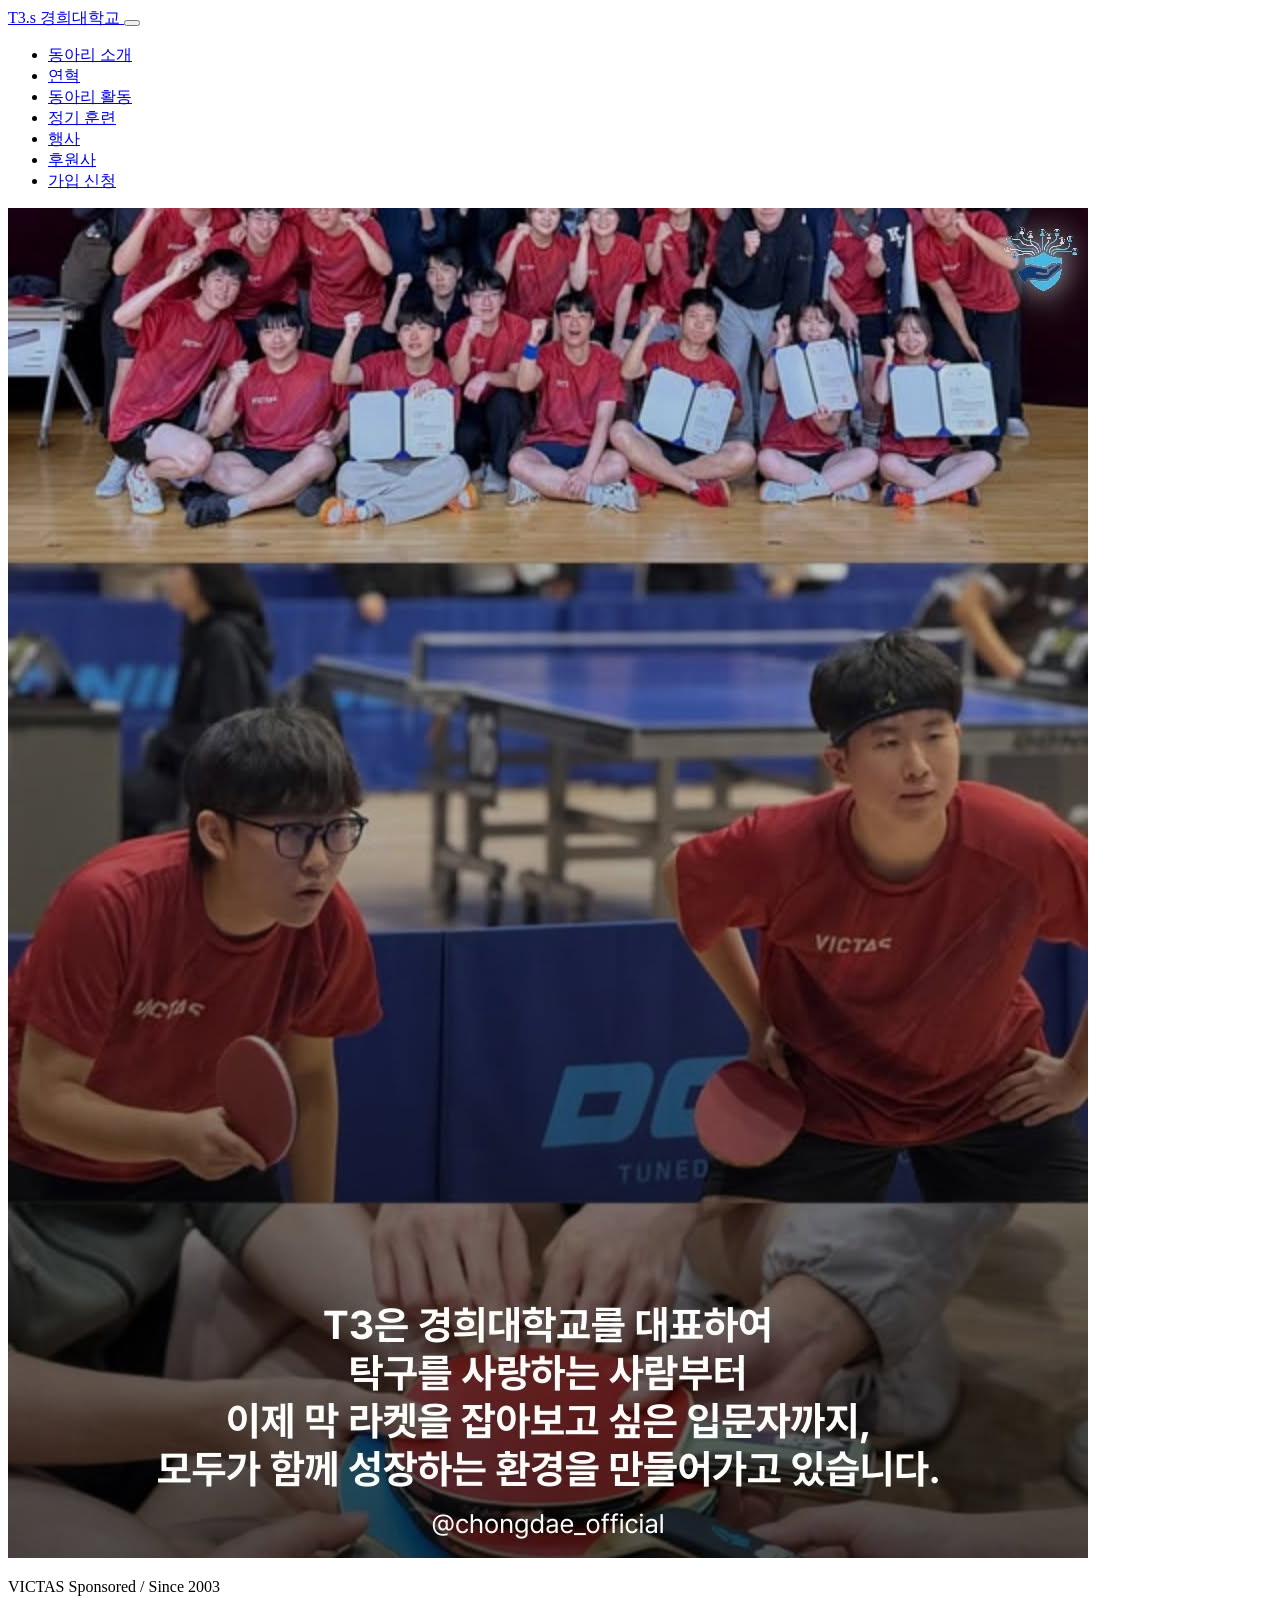
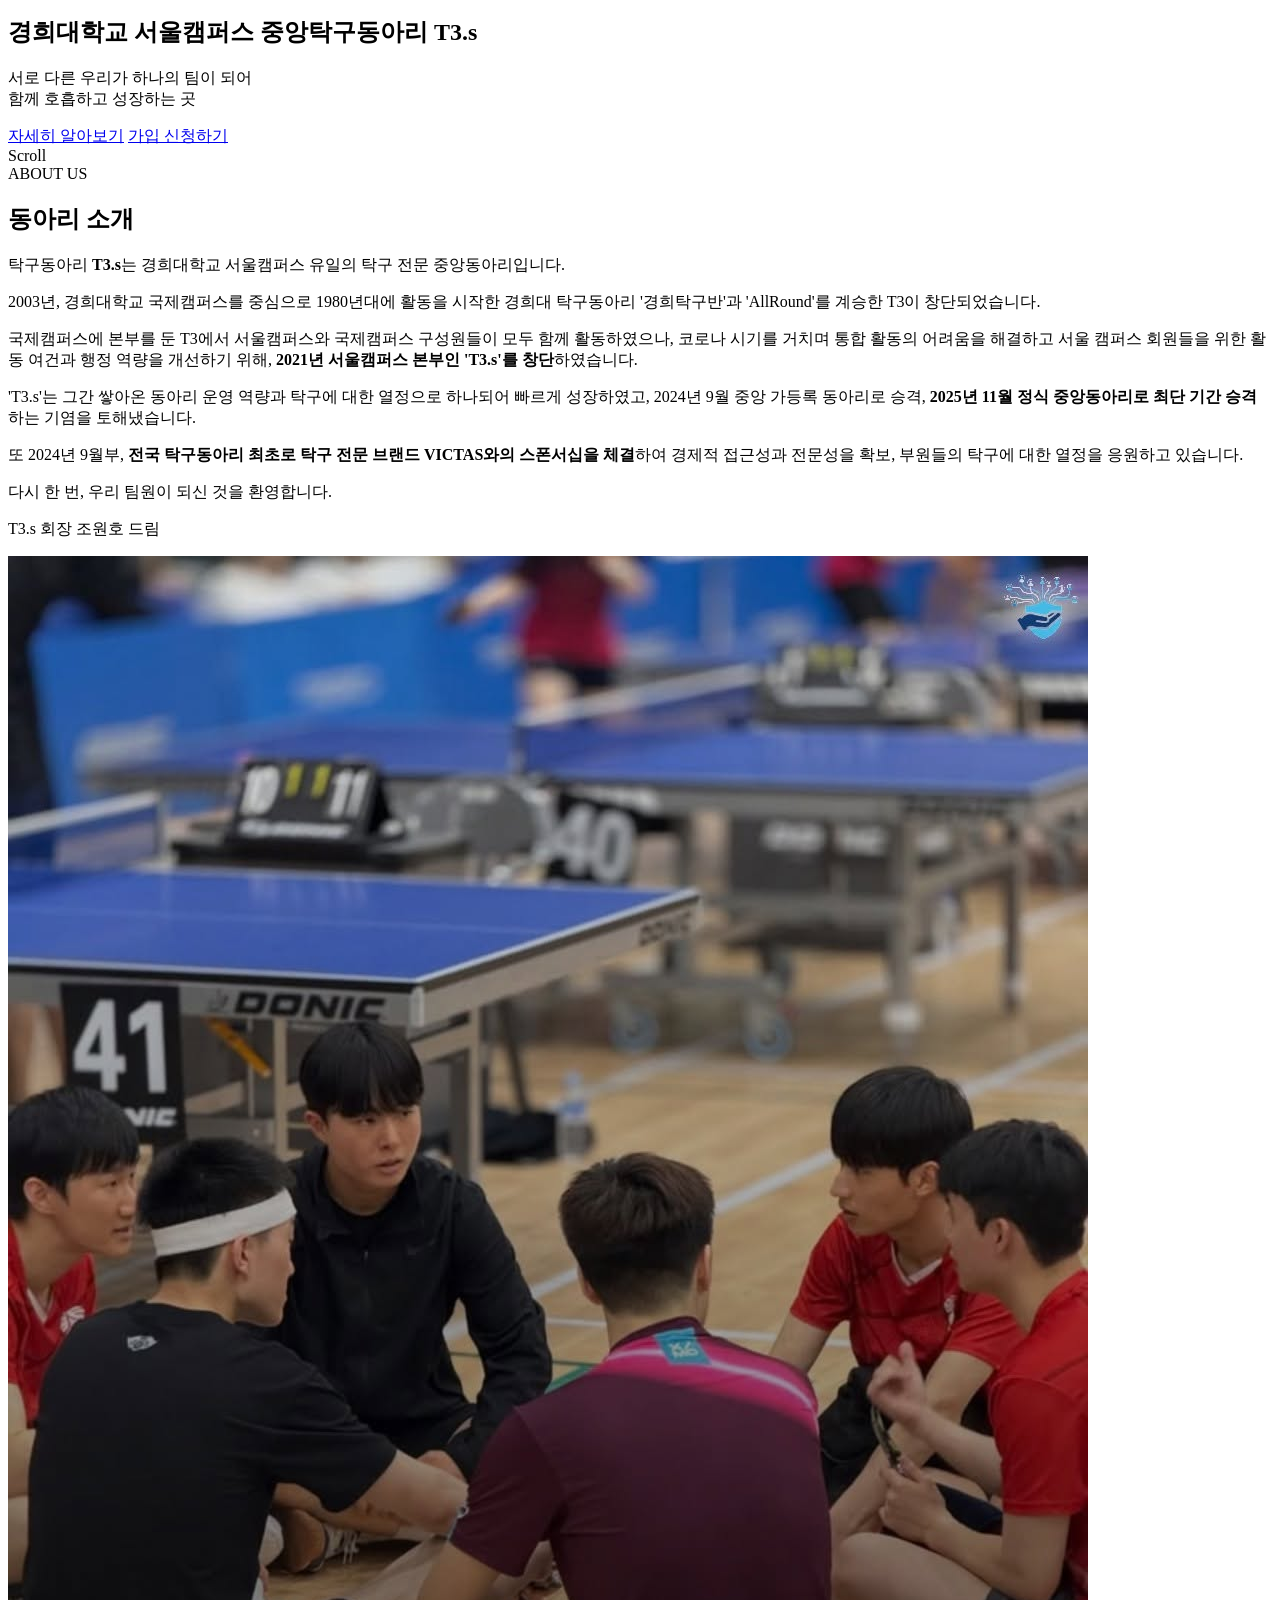
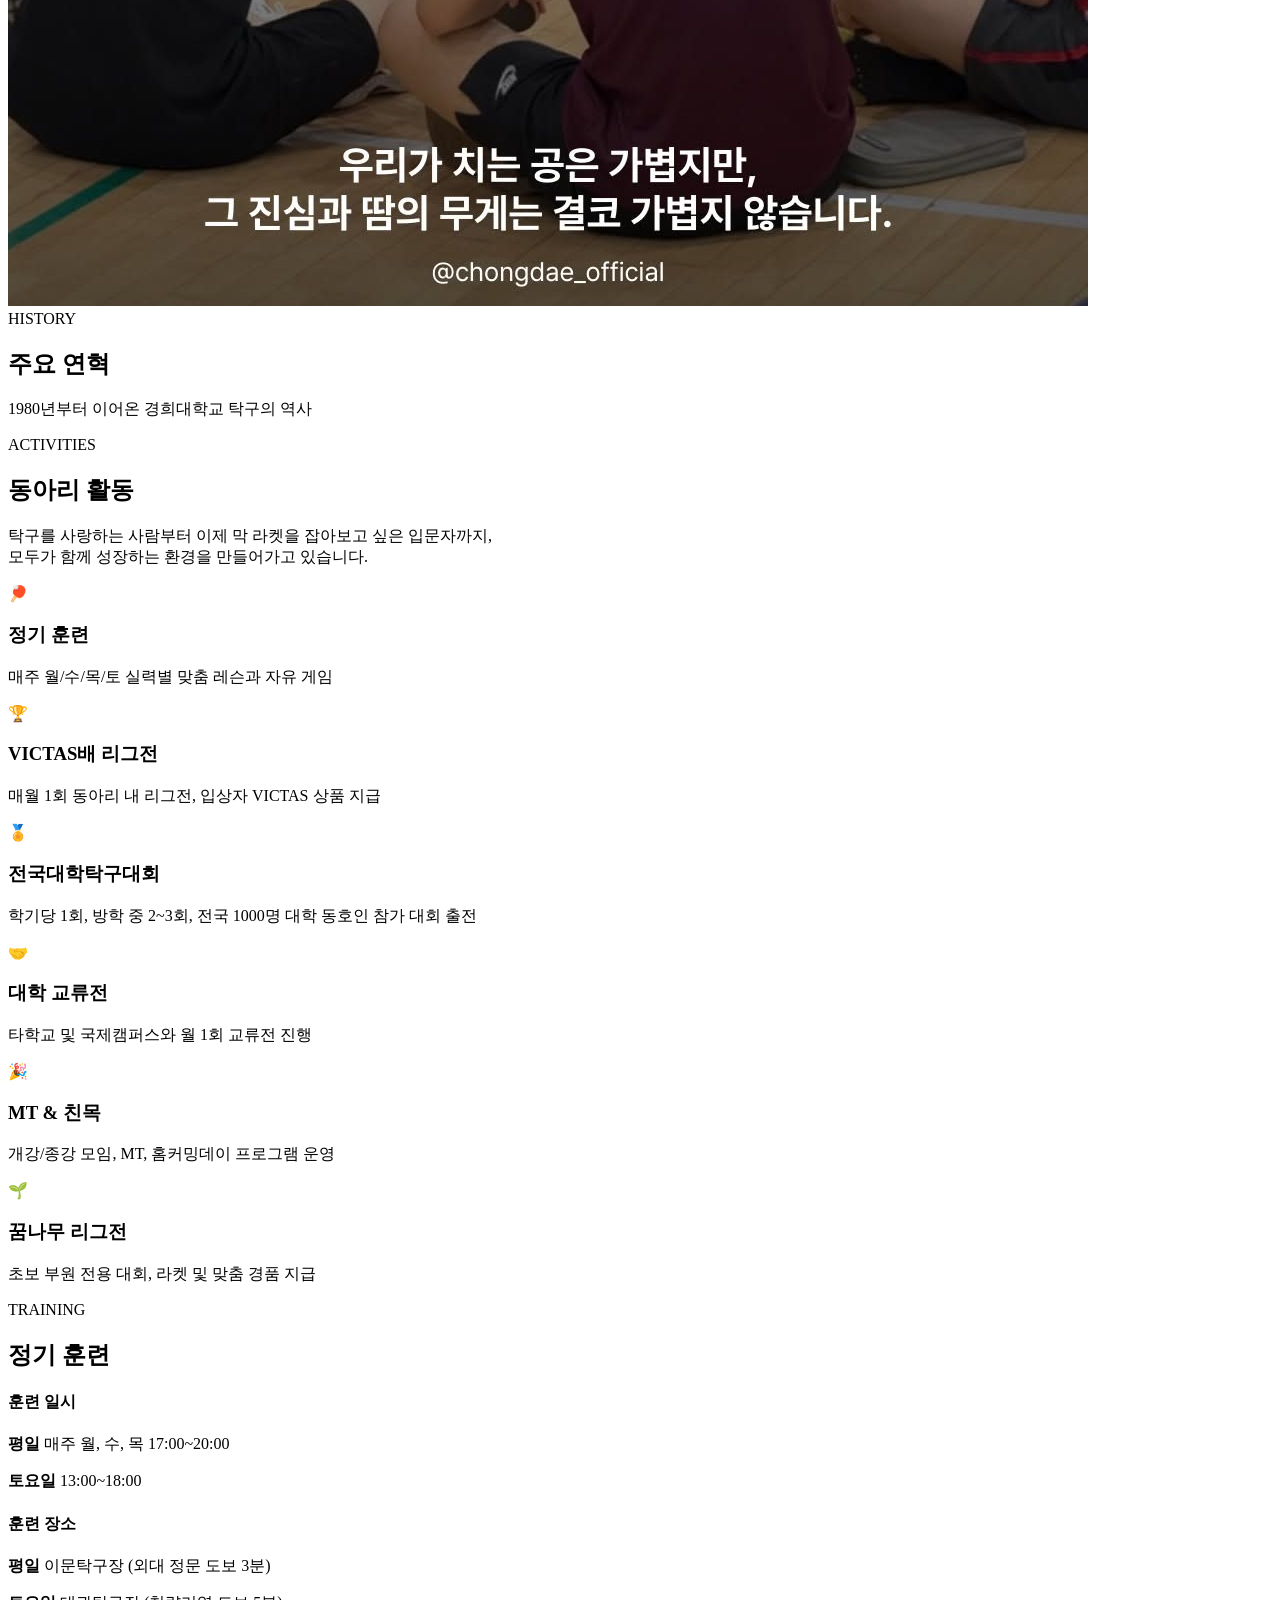
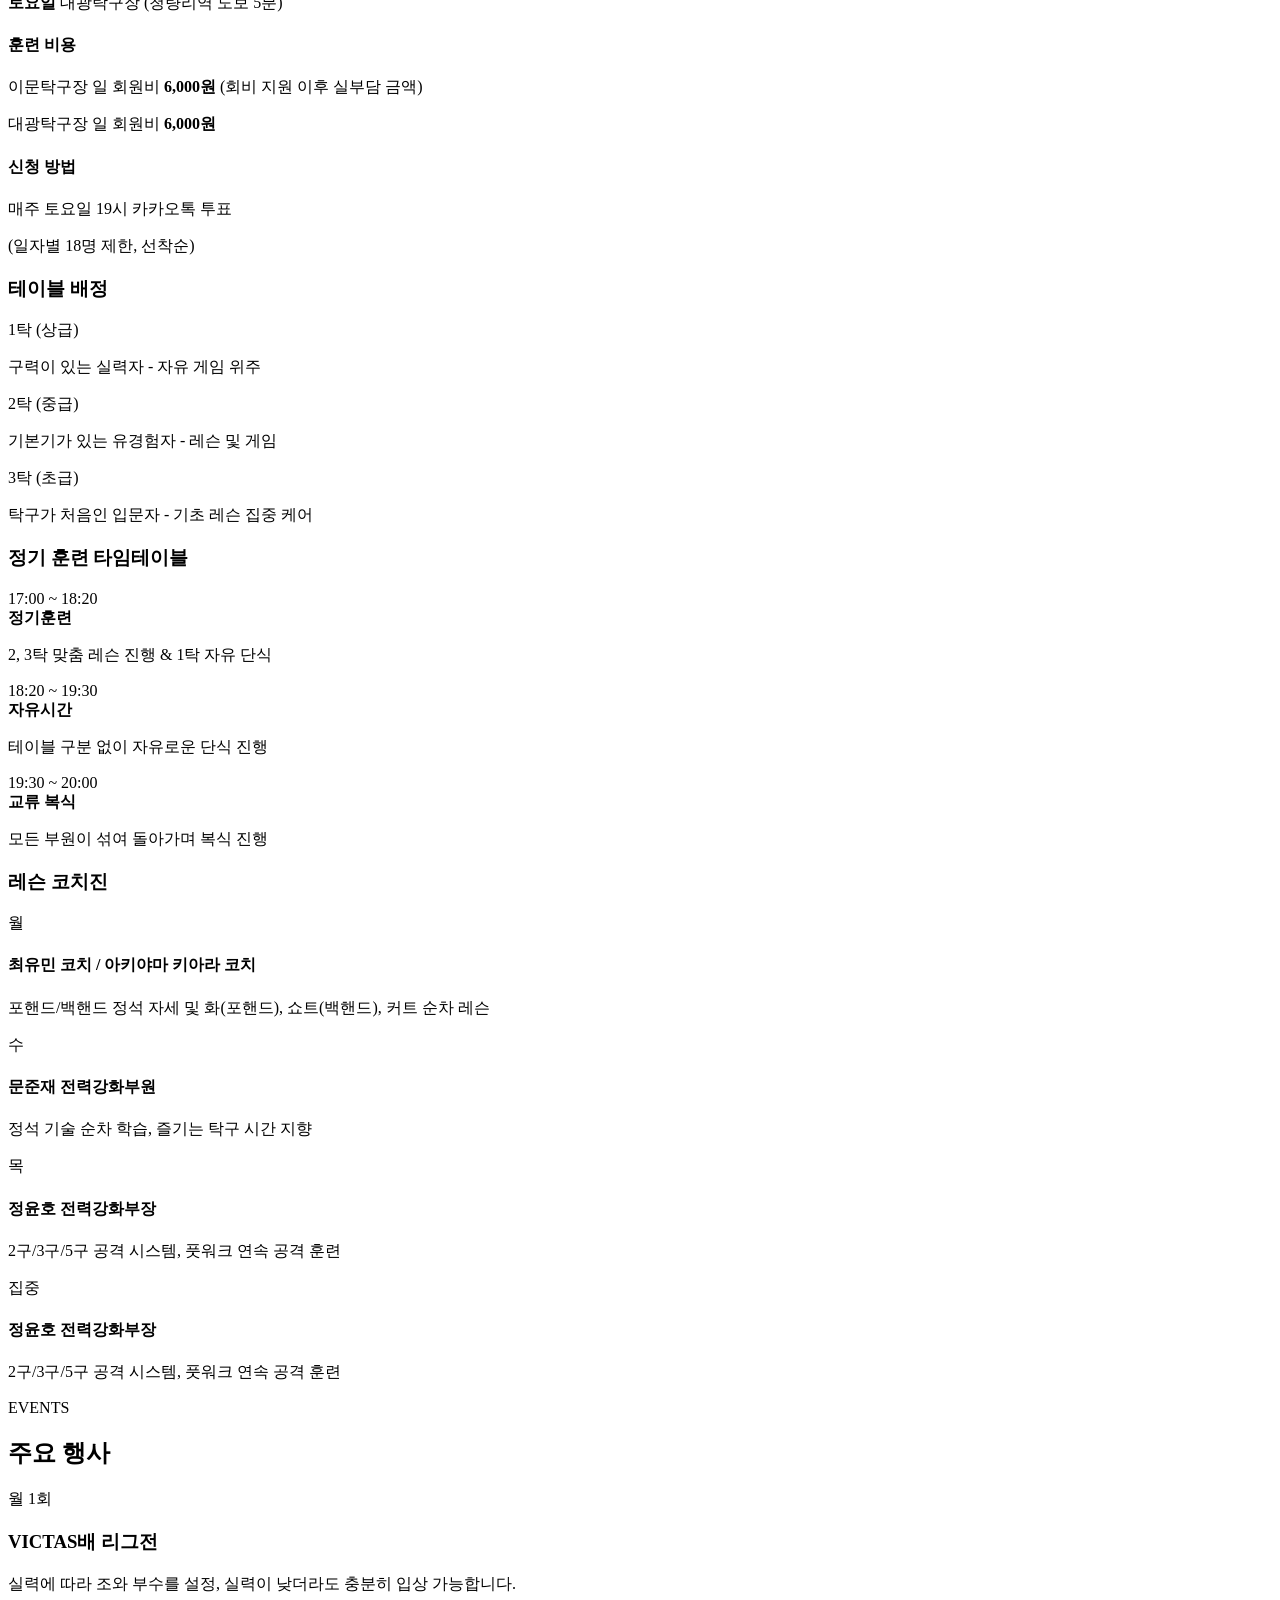
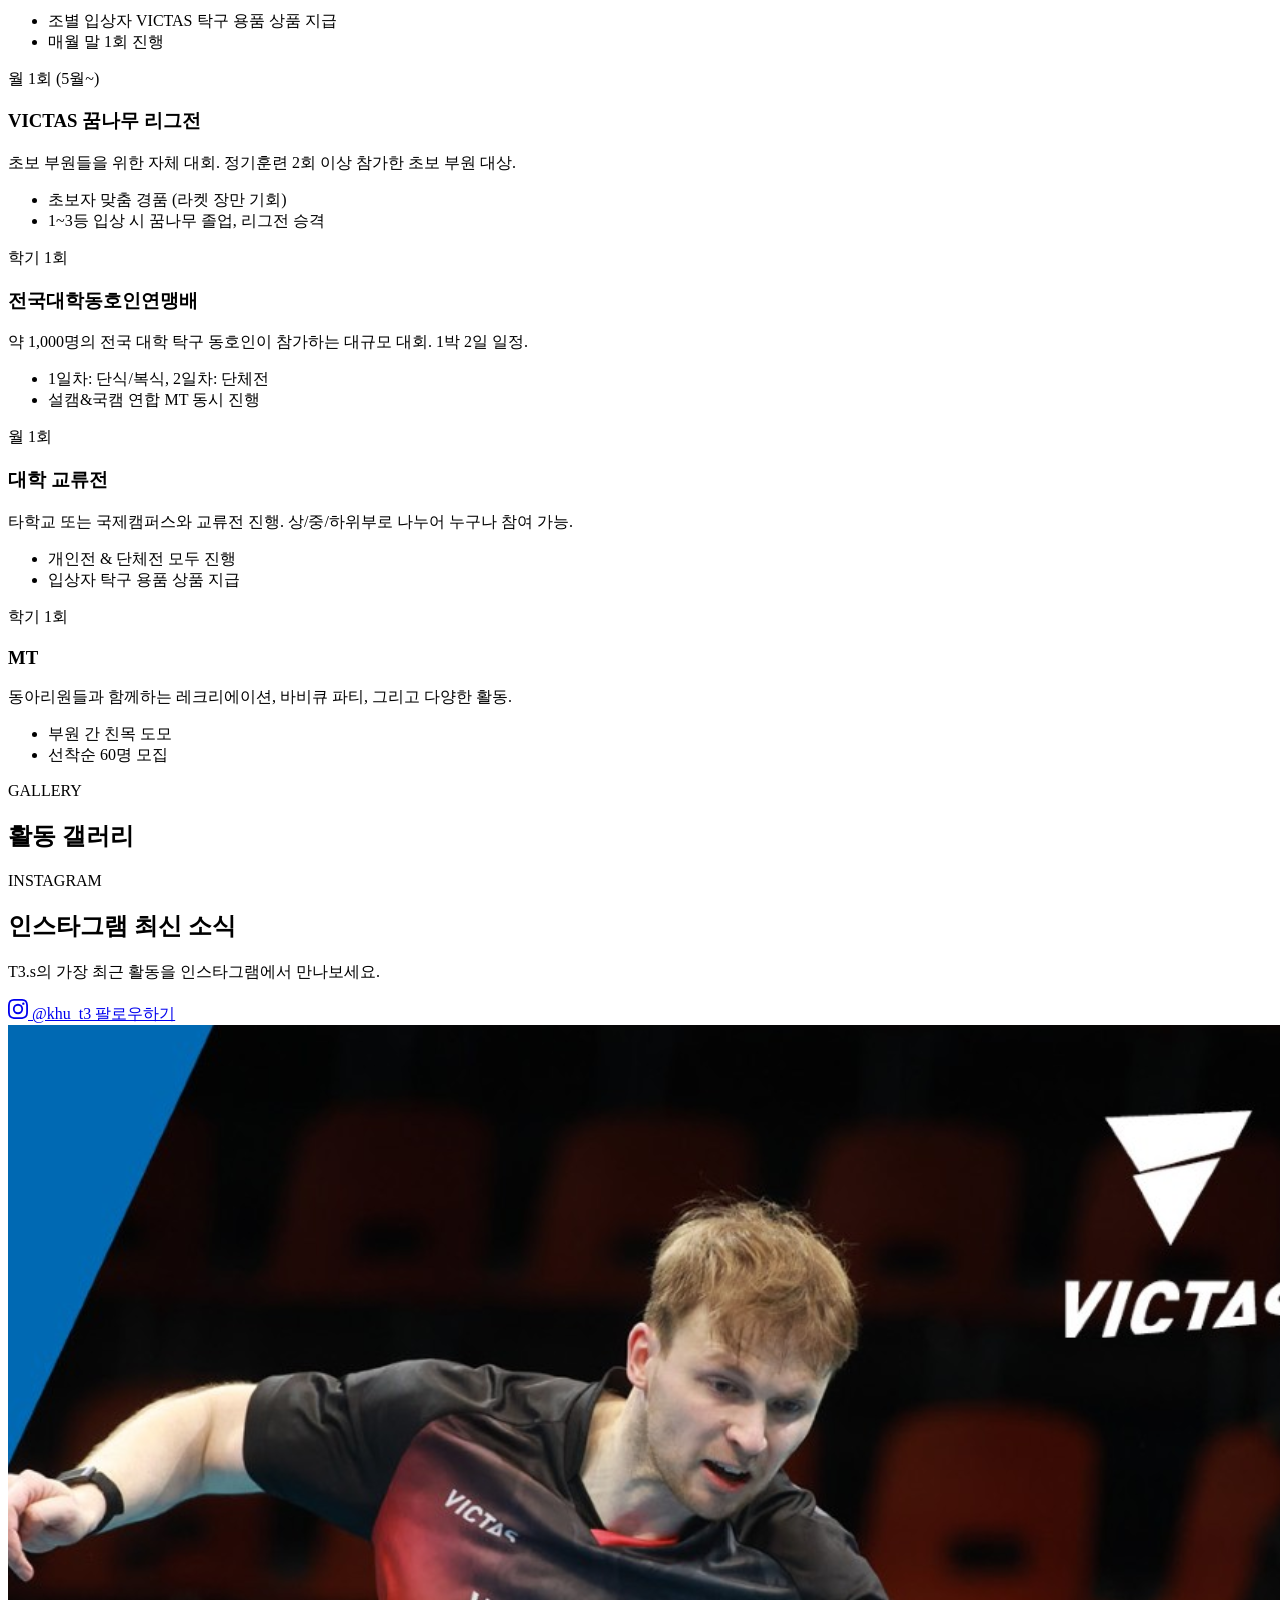
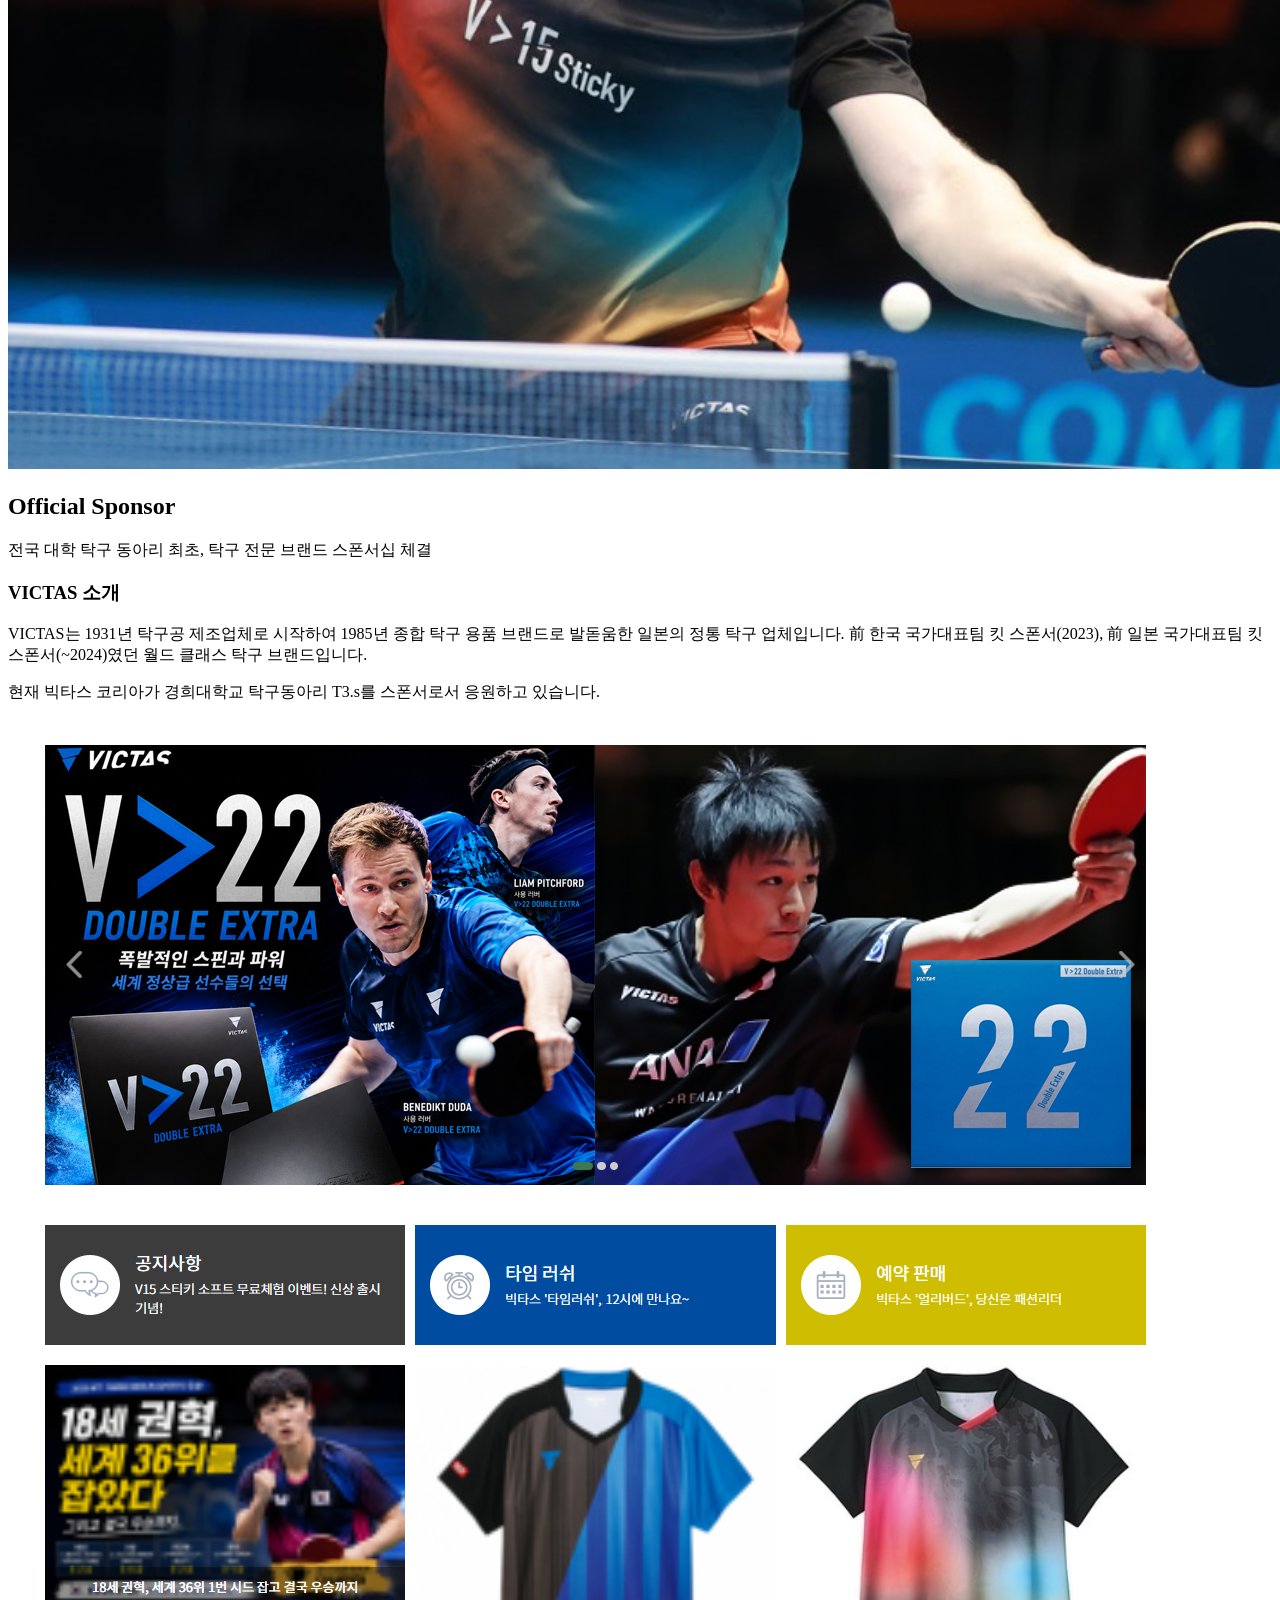
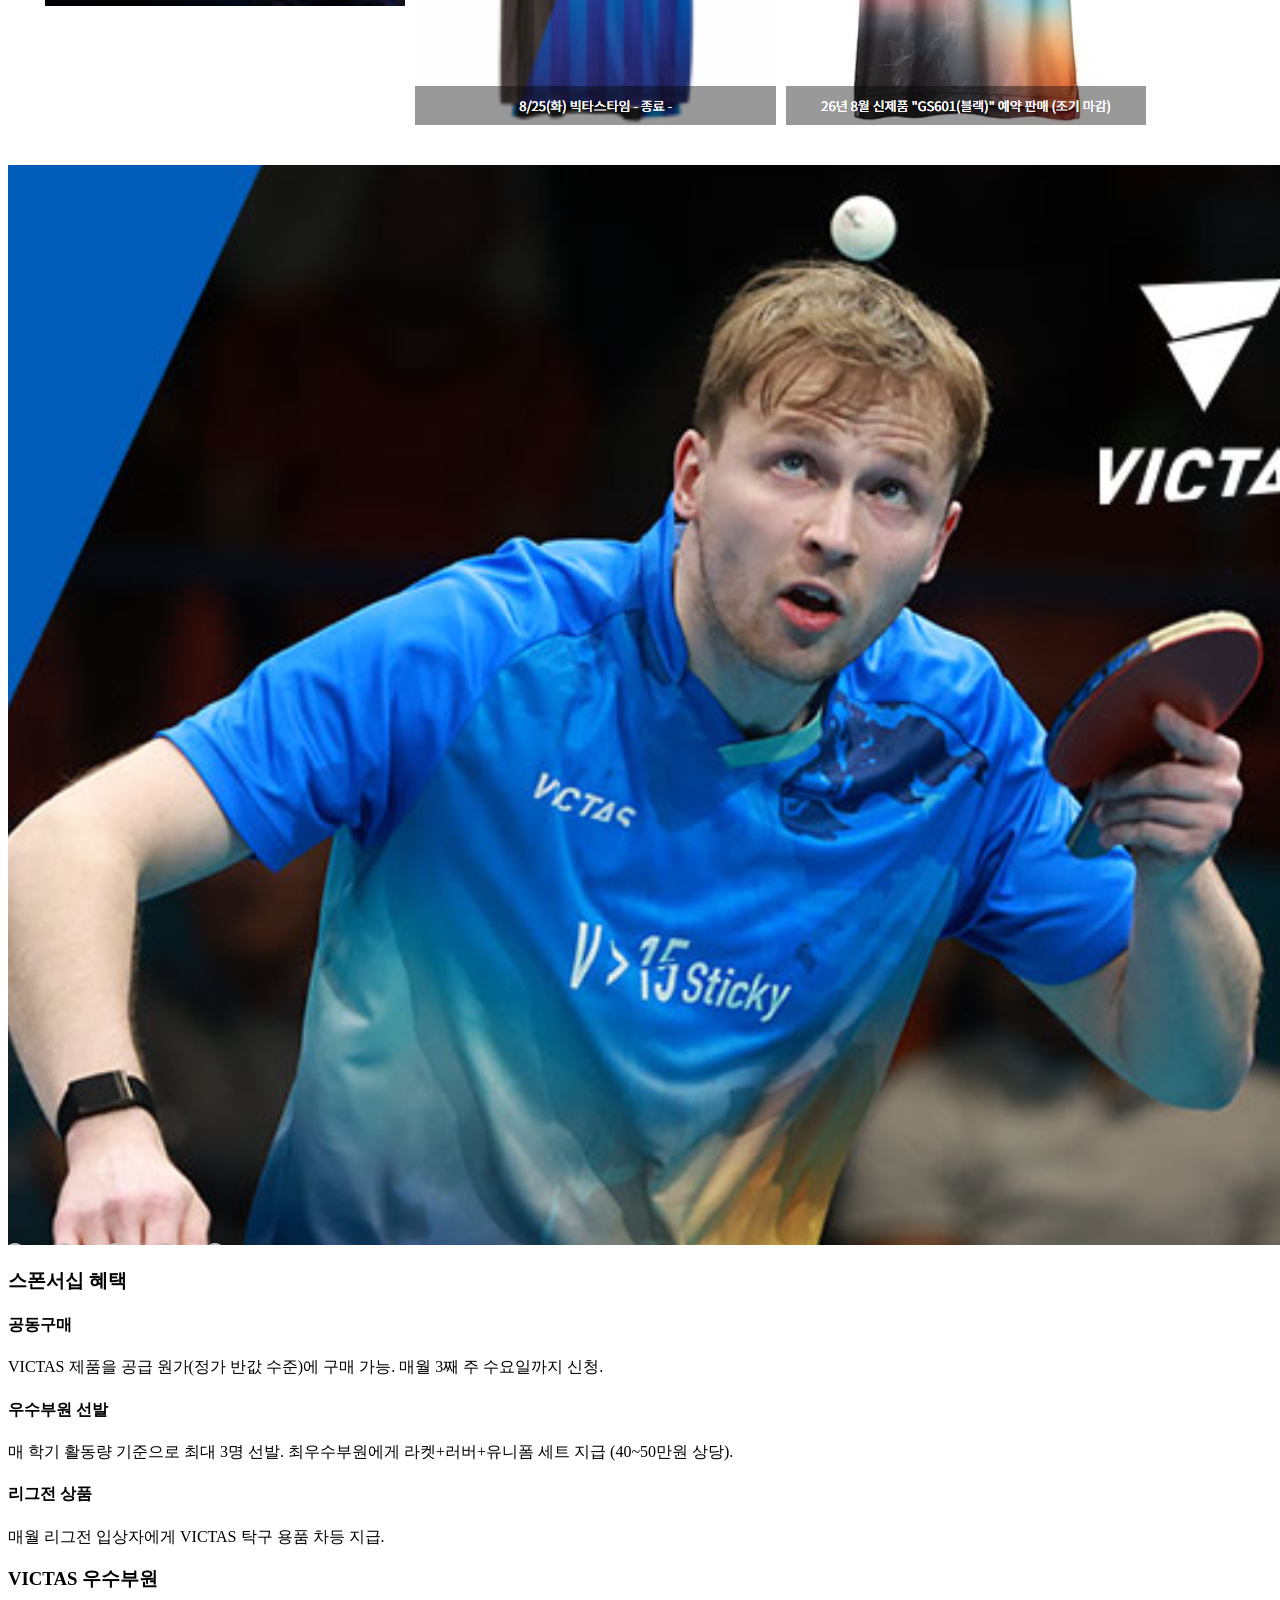
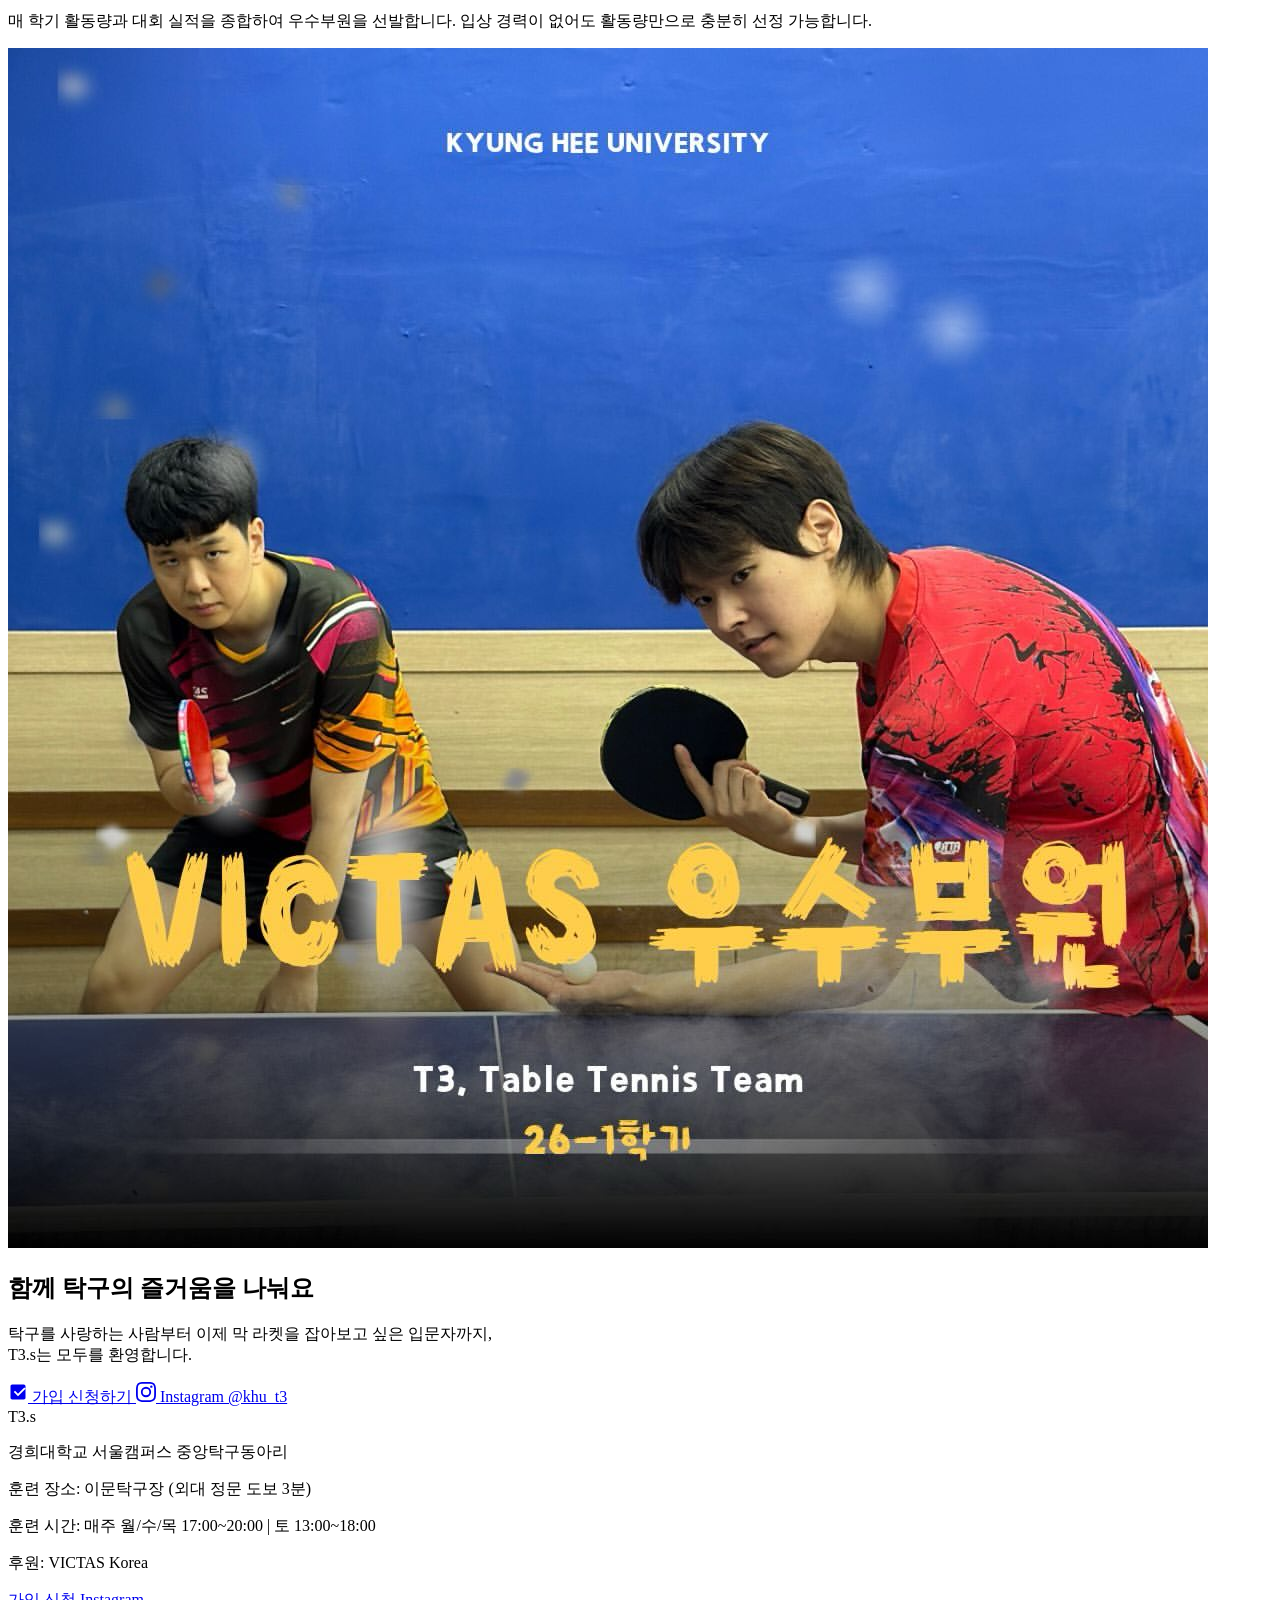
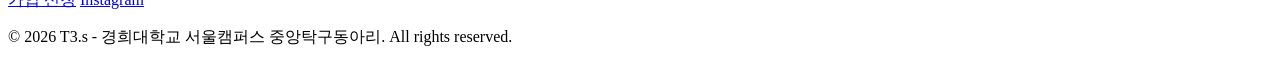
==== index.html @ 3dfa84cb "초기 배포: index.html 추가" ====
<!DOCTYPE html>
<html lang="ko">
<head>
    <meta charset="UTF-8">
    <meta name="viewport" content="width=device-width, initial-scale=1.0">
    <title>T3.s | 경희대학교 서울캠퍼스 중앙탁구동아리</title>
    <meta name="description" content="경희대학교 서울캠퍼스 유일의 탁구 전문 중앙동아리 T3.s - VICTAS 스폰서십 체결, 전국대학탁구대회 다수 입상">
    <link rel="preconnect" href="https://cdn.jsdelivr.net">
    <link href="https://cdn.jsdelivr.net/gh/orioncactus/pretendard@v1.3.9/dist/web/static/pretendard.min.css" rel="stylesheet">
    <link href="https://fonts.googleapis.com/css2?family=Montserrat:wght@700;900&display=swap" rel="stylesheet">
    <link rel="stylesheet" href="styles.css">
</head>
<body>
    <!-- Navigation -->
    <nav class="navbar" id="navbar">
        <div class="nav-container">
            <a href="#" class="nav-logo">
                <span class="logo-t3">T3.s</span>
                <span class="logo-divider"></span>
                <span class="logo-khu">경희대학교</span>
            </a>
            <button class="nav-toggle" id="navToggle" aria-label="메뉴 열기">
                <span></span>
                <span></span>
                <span></span>
            </button>
            <ul class="nav-menu" id="navMenu">
                <li><a href="#about" class="nav-link">동아리 소개</a></li>
                <li><a href="#history" class="nav-link">연혁</a></li>
                <li><a href="#activities" class="nav-link">동아리 활동</a></li>
                <li><a href="#training" class="nav-link">정기 훈련</a></li>
                <li><a href="#events" class="nav-link">행사</a></li>
                <li><a href="#sponsor" class="nav-link">후원사</a></li>
                <li><a href="https://forms.gle/kYTTMtoNsH5cjTpa6" target="_blank" rel="noopener noreferrer" class="nav-link nav-link--cta">가입 신청</a></li>
            </ul>
        </div>
    </nav>

    <!-- Hero Section -->
    <section class="hero" id="hero">
        <div class="hero-bg">
            <img src="images/hero-team.jpg" alt="T3.s 단체 사진" class="hero-bg-img">
            <div class="hero-overlay"></div>
        </div>
        <div class="hero-content">
            <p class="hero-badge">VICTAS Sponsored / Since 2003</p>
            <h1 class="hero-title">
                <span class="hero-title-sub">경희대학교 서울캠퍼스 중앙탁구동아리</span>
                <span class="hero-title-main">T3.s</span>
            </h1>
            <p class="hero-desc">서로 다른 우리가 하나의 팀이 되어<br>함께 호흡하고 성장하는 곳</p>
            <!-- 통계 수치는 /admin 대시보드(content/awards.json)에서 관리됩니다 -->
            <div class="hero-stats" id="heroStats"></div>
            <div class="hero-buttons">
                <a href="#about" class="hero-cta">자세히 알아보기</a>
                <a href="https://forms.gle/kYTTMtoNsH5cjTpa6" target="_blank" rel="noopener noreferrer" class="hero-cta hero-cta--join">가입 신청하기</a>
            </div>
        </div>
        <div class="hero-scroll">
            <span>Scroll</span>
            <div class="scroll-line"></div>
        </div>
    </section>

    <!-- About Section -->
    <section class="section about" id="about">
        <div class="container">
            <div class="section-header">
                <span class="section-tag">ABOUT US</span>
                <h2 class="section-title">동아리 소개</h2>
            </div>
            <div class="about-grid">
                <div class="about-text">
                    <p class="about-lead">
                        탁구동아리 <strong>T3.s</strong>는 경희대학교 서울캠퍼스 유일의 탁구 전문 중앙동아리입니다.
                    </p>
                    <p>
                        2003년, 경희대학교 국제캠퍼스를 중심으로 1980년대에 활동을 시작한 경희대 탁구동아리 
                        '경희탁구반'과 'AllRound'를 계승한 T3이 창단되었습니다.
                    </p>
                    <p>
                        국제캠퍼스에 본부를 둔 T3에서 서울캠퍼스와 국제캠퍼스 구성원들이 모두 함께 활동하였으나, 
                        코로나 시기를 거치며 통합 활동의 어려움을 해결하고 서울 캠퍼스 회원들을 위한 활동 여건과 
                        행정 역량을 개선하기 위해, <strong>2021년 서울캠퍼스 본부인 'T3.s'를 창단</strong>하였습니다.
                    </p>
                    <p>
                        'T3.s'는 그간 쌓아온 동아리 운영 역량과 탁구에 대한 열정으로 하나되어 빠르게 성장하였고, 
                        2024년 9월 중앙 가등록 동아리로 승격, <strong>2025년 11월 정식 중앙동아리로 최단 기간 승격</strong>하는 
                        기염을 토해냈습니다.
                    </p>
                    <p>
                        또 2024년 9월부, <strong>전국 탁구동아리 최초로 탁구 전문 브랜드 VICTAS와의 스폰서십을 체결</strong>하여 
                        경제적 접근성과 전문성을 확보, 부원들의 탁구에 대한 열정을 응원하고 있습니다.
                    </p>
                    <div class="about-signature">
                        <p>다시 한 번, 우리 팀원이 되신 것을 환영합니다.</p>
                        <p class="signature-name">T3.s 회장 조원호 드림</p>
                    </div>
                </div>
                <div class="about-image">
                    <img src="images/about-team.jpg" alt="T3.s 팀 활동 사진" loading="lazy">
                </div>
            </div>
        </div>
    </section>

    <!-- History Section -->
    <section class="section history" id="history">
        <div class="container">
            <div class="section-header">
                <span class="section-tag">HISTORY</span>
                <h2 class="section-title">주요 연혁</h2>
                <p class="section-desc">1980년부터 이어온 경희대학교 탁구의 역사</p>
            </div>
            <!-- 연혁·수상기록은 /admin 대시보드(content/awards.json)에서 관리됩니다 -->
            <div class="timeline" id="timeline"></div>
        </div>
    </section>

    <!-- Activities Overview -->
    <section class="section activities" id="activities">
        <div class="container">
            <div class="section-header">
                <span class="section-tag">ACTIVITIES</span>
                <h2 class="section-title">동아리 활동</h2>
                <p class="section-desc">탁구를 사랑하는 사람부터 이제 막 라켓을 잡아보고 싶은 입문자까지,<br>모두가 함께 성장하는 환경을 만들어가고 있습니다.</p>
            </div>
            <div class="activities-grid">
                <div class="activity-card">
                    <div class="activity-icon">&#127955;</div>
                    <h3>정기 훈련</h3>
                    <p>매주 월/수/목/토 실력별 맞춤 레슨과 자유 게임</p>
                </div>
                <div class="activity-card">
                    <div class="activity-icon">&#127942;</div>
                    <h3>VICTAS배 리그전</h3>
                    <p>매월 1회 동아리 내 리그전, 입상자 VICTAS 상품 지급</p>
                </div>
                <div class="activity-card">
                    <div class="activity-icon">&#127941;</div>
                    <h3>전국대학탁구대회</h3>
                    <p>학기당 1회, 방학 중 2~3회, 전국 1000명 대학 동호인 참가 대회 출전</p>
                </div>
                <div class="activity-card">
                    <div class="activity-icon">&#129309;</div>
                    <h3>대학 교류전</h3>
                    <p>타학교 및 국제캠퍼스와 월 1회 교류전 진행</p>
                </div>
                <div class="activity-card">
                    <div class="activity-icon">&#127881;</div>
                    <h3>MT & 친목</h3>
                    <p>개강/종강 모임, MT, 홈커밍데이 프로그램 운영</p>
                </div>
                <div class="activity-card">
                    <div class="activity-icon">&#127793;</div>
                    <h3>꿈나무 리그전</h3>
                    <p>초보 부원 전용 대회, 라켓 및 맞춤 경품 지급</p>
                </div>
            </div>
        </div>
    </section>

    <!-- Training Section -->
    <section class="section training" id="training">
        <div class="container">
            <div class="section-header">
                <span class="section-tag">TRAINING</span>
                <h2 class="section-title">정기 훈련</h2>
            </div>
            <div class="training-content">
                <div class="training-info">
                    <div class="training-detail-grid">
                        <div class="training-detail-card">
                            <h4>훈련 일시</h4>
                            <p><strong>평일</strong> 매주 월, 수, 목 17:00~20:00</p>
                            <p><strong>토요일</strong> 13:00~18:00</p>
                        </div>
                        <div class="training-detail-card">
                            <h4>훈련 장소</h4>
                            <p><strong>평일</strong> 이문탁구장 (외대 정문 도보 3분)</p>
                            <p><strong>토요일</strong> 대광탁구장 (청량리역 도보 5분)</p>
                        </div>
                        <div class="training-detail-card">
                            <h4>훈련 비용</h4>
                            <p>이문탁구장 일 회원비 <strong>6,000원</strong> (회비 지원 이후 실부담 금액)</p>
                            <p>대광탁구장 일 회원비 <strong>6,000원</strong></p>
                        </div>
                        <div class="training-detail-card">
                            <h4>신청 방법</h4>
                            <p>매주 토요일 19시 카카오톡 투표</p>
                            <p>(일자별 18명 제한, 선착순)</p>
                        </div>
                    </div>

                    <div class="table-assignment">
                        <h3>테이블 배정</h3>
                        <div class="table-levels">
                            <div class="table-level">
                                <span class="level-badge level-advanced">1탁 (상급)</span>
                                <p>구력이 있는 실력자 - 자유 게임 위주</p>
                            </div>
                            <div class="table-level">
                                <span class="level-badge level-intermediate">2탁 (중급)</span>
                                <p>기본기가 있는 유경험자 - 레슨 및 게임</p>
                            </div>
                            <div class="table-level">
                                <span class="level-badge level-beginner">3탁 (초급)</span>
                                <p>탁구가 처음인 입문자 - 기초 레슨 집중 케어</p>
                            </div>
                        </div>
                    </div>

                    <div class="timetable">
                        <h3>정기 훈련 타임테이블</h3>
                        <div class="timetable-items">
                            <div class="timetable-item">
                                <span class="time">17:00 ~ 18:20</span>
                                <div class="time-content">
                                    <strong>정기훈련</strong>
                                    <p>2, 3탁 맞춤 레슨 진행 & 1탁 자유 단식</p>
                                </div>
                            </div>
                            <div class="timetable-item">
                                <span class="time">18:20 ~ 19:30</span>
                                <div class="time-content">
                                    <strong>자유시간</strong>
                                    <p>테이블 구분 없이 자유로운 단식 진행</p>
                                </div>
                            </div>
                            <div class="timetable-item">
                                <span class="time">19:30 ~ 20:00</span>
                                <div class="time-content">
                                    <strong>교류 복식</strong>
                                    <p>모든 부원이 섞여 돌아가며 복식 진행</p>
                                </div>
                            </div>
                        </div>
                    </div>
                </div>
                <div class="training-coaches">
                    <h3>레슨 코치진</h3>
                    <div class="coach-cards">
                        <div class="coach-card">
                            <span class="coach-day">월</span>
                            <h4>최유민 코치 / 아키야마 키아라 코치</h4>
                            <p>포핸드/백핸드 정석 자세 및 화(포핸드), 쇼트(백핸드), 커트 순차 레슨</p>
                        </div>
                        <div class="coach-card">
                            <span class="coach-day">수</span>
                            <h4>문준재 전력강화부원</h4>
                            <p>정석 기술 순차 학습, 즐기는 탁구 시간 지향</p>
                        </div>
                        <div class="coach-card">
                            <span class="coach-day">목</span>
                            <h4>정윤호 전력강화부장</h4>
                            <p>2구/3구/5구 공격 시스템, 풋워크 연속 공격 훈련</p>
                        </div>
                        <div class="coach-card">
                            <span class="coach-day">집중</span>
                            <h4>정윤호 전력강화부장</h4>
                            <p>2구/3구/5구 공격 시스템, 풋워크 연속 공격 훈련</p>
                        </div>
                    </div>
                </div>
            </div>
        </div>
    </section>

    <!-- Events Section -->
    <section class="section events" id="events">
        <div class="container">
            <div class="section-header">
                <span class="section-tag">EVENTS</span>
                <h2 class="section-title">주요 행사</h2>
            </div>
            <div class="events-grid">
                <div class="event-card">
                    <div class="event-header">
                        <span class="event-badge">월 1회</span>
                        <h3>VICTAS배 리그전</h3>
                    </div>
                    <p>실력에 따라 조와 부수를 설정, 실력이 낮더라도 충분히 입상 가능합니다.</p>
                    <ul class="event-details">
                        <li>조별 입상자 VICTAS 탁구 용품 상품 지급</li>
                        <li>매월 말 1회 진행</li>
                    </ul>
                </div>
                <div class="event-card">
                    <div class="event-header">
                        <span class="event-badge">월 1회 (5월~)</span>
                        <h3>VICTAS 꿈나무 리그전</h3>
                    </div>
                    <p>초보 부원들을 위한 자체 대회. 정기훈련 2회 이상 참가한 초보 부원 대상.</p>
                    <ul class="event-details">
                        <li>초보자 맞춤 경품 (라켓 장만 기회)</li>
                        <li>1~3등 입상 시 꿈나무 졸업, 리그전 승격</li>
                    </ul>
                </div>
                <div class="event-card">
                    <div class="event-header">
                        <span class="event-badge">학기 1회</span>
                        <h3>전국대학동호인연맹배</h3>
                    </div>
                    <p>약 1,000명의 전국 대학 탁구 동호인이 참가하는 대규모 대회. 1박 2일 일정.</p>
                    <ul class="event-details">
                        <li>1일차: 단식/복식, 2일차: 단체전</li>
                        <li>설캠&국캠 연합 MT 동시 진행</li>
                    </ul>
                </div>
                <div class="event-card">
                    <div class="event-header">
                        <span class="event-badge">월 1회</span>
                        <h3>대학 교류전</h3>
                    </div>
                    <p>타학교 또는 국제캠퍼스와 교류전 진행. 상/중/하위부로 나누어 누구나 참여 가능.</p>
                    <ul class="event-details">
                        <li>개인전 & 단체전 모두 진행</li>
                        <li>입상자 탁구 용품 상품 지급</li>
                    </ul>
                </div>
                <div class="event-card">
                    <div class="event-header">
                        <span class="event-badge">학기 1회</span>
                        <h3>MT</h3>
                    </div>
                    <p>동아리원들과 함께하는 레크리에이션, 바비큐 파티, 그리고 다양한 활동.</p>
                    <ul class="event-details">
                        <li>부원 간 친목 도모</li>
                        <li>선착순 60명 모집</li>
                    </ul>
                </div>
            </div>
        </div>
    </section>

    <!-- Gallery Section -->
    <section class="section gallery" id="gallery">
        <div class="container">
            <div class="section-header">
                <span class="section-tag">GALLERY</span>
                <h2 class="section-title">활동 갤러리</h2>
            </div>
            <!-- 갤러리 사진은 /admin 대시보드(content/gallery.json)에서 관리됩니다 -->
            <div class="gallery-grid" id="galleryGrid"></div>
        </div>
    </section>

    <!-- Instagram Section (최근 게시물은 /api/instagram 에서 자동으로 불러옵니다) -->
    <section class="section instagram" id="instagram">
        <div class="container">
            <div class="section-header">
                <span class="section-tag">INSTAGRAM</span>
                <h2 class="section-title">인스타그램 최신 소식</h2>
                <p class="section-desc">T3.s의 가장 최근 활동을 인스타그램에서 만나보세요.</p>
            </div>
            <div class="insta-grid" id="instaGrid" aria-live="polite"></div>
            <div class="insta-cta">
                <a href="https://instagram.com/khu_t3" target="_blank" rel="noopener noreferrer" class="btn btn-outline">
                    <svg width="20" height="20" viewBox="0 0 24 24" fill="currentColor" aria-hidden="true"><path d="M12 2.163c3.204 0 3.584.012 4.85.07 3.252.148 4.771 1.691 4.919 4.919.058 1.265.069 1.645.069 4.849 0 3.205-.012 3.584-.069 4.849-.149 3.225-1.664 4.771-4.919 4.919-1.266.058-1.644.07-4.85.07-3.204 0-3.584-.012-4.849-.07-3.26-.149-4.771-1.699-4.919-4.92-.058-1.265-.07-1.644-.07-4.849 0-3.204.013-3.583.07-4.849.149-3.227 1.664-4.771 4.919-4.919 1.266-.057 1.645-.069 4.849-.069zM12 0C8.741 0 8.333.014 7.053.072 2.695.272.273 2.69.073 7.052.014 8.333 0 8.741 0 12c0 3.259.014 3.668.072 4.948.2 4.358 2.618 6.78 6.98 6.98C8.333 23.986 8.741 24 12 24c3.259 0 3.668-.014 4.948-.072 4.354-.2 6.782-2.618 6.979-6.98.059-1.28.073-1.689.073-4.948 0-3.259-.014-3.667-.072-4.947-.196-4.354-2.617-6.78-6.979-6.98C15.668.014 15.259 0 12 0zm0 5.838a6.162 6.162 0 100 12.324 6.162 6.162 0 000-12.324zM12 16a4 4 0 110-8 4 4 0 010 8zm6.406-11.845a1.44 1.44 0 100 2.881 1.44 1.44 0 000-2.881z"/></svg>
                    @khu_t3 팔로우하기
                </a>
            </div>
        </div>
    </section>

    <!-- Sponsor Section -->
    <section class="section sponsor" id="sponsor">
        <div class="sponsor-hero">
            <img src="images/victas-hero.jpg" alt="VICTAS 프로선수" class="sponsor-hero-img">
            <div class="sponsor-hero-overlay"></div>
            <div class="sponsor-hero-content">
                <img src="images/victas-logo.png" alt="VICTAS" class="victas-logo" onerror="this.style.display='none'">
                <h2>Official Sponsor</h2>
                <p>전국 대학 탁구 동아리 최초, 탁구 전문 브랜드 스폰서십 체결</p>
            </div>
        </div>
        <div class="container">
            <div class="sponsor-content">
                <div class="sponsor-about">
                    <h3>VICTAS 소개</h3>
                    <p>
                        VICTAS는 1931년 탁구공 제조업체로 시작하여 1985년 종합 탁구 용품 브랜드로 발돋움한 
                        일본의 정통 탁구 업체입니다. 前 한국 국가대표팀 킷 스폰서(2023), 前 일본 국가대표팀 킷 
                        스폰서(~2024)였던 월드 클래스 탁구 브랜드입니다.
                    </p>
                    <p>
                        현재 빅타스 코리아가 경희대학교 탁구동아리 T3.s를 스폰서로서 응원하고 있습니다.
                    </p>
                    <div class="sponsor-images">
                        <img src="images/victas-products.jpg" alt="VICTAS 제품" loading="lazy">
                        <img src="images/victas-player.jpg" alt="VICTAS 선수" loading="lazy">
                    </div>
                </div>
                <div class="sponsor-benefits">
                    <h3>스폰서십 혜택</h3>
                    <div class="benefit-cards">
                        <div class="benefit-card">
                            <h4>공동구매</h4>
                            <p>VICTAS 제품을 공급 원가(정가 반값 수준)에 구매 가능. 매월 3째 주 수요일까지 신청.</p>
                        </div>
                        <div class="benefit-card">
                            <h4>우수부원 선발</h4>
                            <p>매 학기 활동량 기준으로 최대 3명 선발. 최우수부원에게 라켓+러버+유니폼 세트 지급 (40~50만원 상당).</p>
                        </div>
                        <div class="benefit-card">
                            <h4>리그전 상품</h4>
                            <p>매월 리그전 입상자에게 VICTAS 탁구 용품 차등 지급.</p>
                        </div>
                    </div>
                </div>
                <div class="outstanding-member">
                    <h3>VICTAS 우수부원</h3>
                    <p class="outstanding-desc">매 학기 활동량과 대회 실적을 종합하여 우수부원을 선발합니다. 입상 경력이 없어도 활동량만으로 충분히 선정 가능합니다.</p>
                    <div class="outstanding-image">
                        <img src="images/victas-outstanding.jpg" alt="VICTAS 우수부원 선발" loading="lazy">
                    </div>
                </div>
            </div>
        </div>
    </section>

    <!-- Contact / CTA Section -->
    <section class="section cta" id="contact">
        <div class="container">
            <div class="cta-content">
                <h2>함께 탁구의 즐거움을 나눠요</h2>
                <p>탁구를 사랑하는 사람부터 이제 막 라켓을 잡아보고 싶은 입문자까지,<br>T3.s는 모두를 환영합니다.</p>
                <div class="cta-buttons">
                    <a href="https://forms.gle/kYTTMtoNsH5cjTpa6" target="_blank" rel="noopener noreferrer" class="btn btn-primary">
                        <svg width="20" height="20" viewBox="0 0 24 24" fill="currentColor"><path d="M19 3H5c-1.1 0-2 .9-2 2v14c0 1.1.9 2 2 2h14c1.1 0 2-.9 2-2V5c0-1.1-.9-2-2-2zm-7 14l-5-5 1.41-1.41L12 14.17l7.59-7.59L21 8l-9 9z"/></svg>
                        가입 신청하기
                    </a>
                    <a href="https://instagram.com/khu_t3" target="_blank" rel="noopener noreferrer" class="btn btn-secondary">
                        <svg width="20" height="20" viewBox="0 0 24 24" fill="currentColor"><path d="M12 2.163c3.204 0 3.584.012 4.85.07 3.252.148 4.771 1.691 4.919 4.919.058 1.265.069 1.645.069 4.849 0 3.205-.012 3.584-.069 4.849-.149 3.225-1.664 4.771-4.919 4.919-1.266.058-1.644.07-4.85.07-3.204 0-3.584-.012-4.849-.07-3.26-.149-4.771-1.699-4.919-4.92-.058-1.265-.07-1.644-.07-4.849 0-3.204.013-3.583.07-4.849.149-3.227 1.664-4.771 4.919-4.919 1.266-.057 1.645-.069 4.849-.069zM12 0C8.741 0 8.333.014 7.053.072 2.695.272.273 2.69.073 7.052.014 8.333 0 8.741 0 12c0 3.259.014 3.668.072 4.948.2 4.358 2.618 6.78 6.98 6.98C8.333 23.986 8.741 24 12 24c3.259 0 3.668-.014 4.948-.072 4.354-.2 6.782-2.618 6.979-6.98.059-1.28.073-1.689.073-4.948 0-3.259-.014-3.667-.072-4.947-.196-4.354-2.617-6.78-6.979-6.98C15.668.014 15.259 0 12 0zm0 5.838a6.162 6.162 0 100 12.324 6.162 6.162 0 000-12.324zM12 16a4 4 0 110-8 4 4 0 010 8zm6.406-11.845a1.44 1.44 0 100 2.881 1.44 1.44 0 000-2.881z"/></svg>
                        Instagram @khu_t3
                    </a>
                </div>
            </div>
        </div>
    </section>

    <!-- Footer -->
    <footer class="footer">
        <div class="container">
            <div class="footer-content">
                <div class="footer-brand">
                    <span class="footer-logo">T3.s</span>
                    <p>경희대학교 서울캠퍼스 중앙탁구동아리</p>
                </div>
                <div class="footer-info">
                    <p>훈련 장소: 이문탁구장 (외대 정문 도보 3분)</p>
                    <p>훈련 시간: 매주 월/수/목 17:00~20:00 | 토 13:00~18:00</p>
                    <p>후원: VICTAS Korea</p>
                </div>
                <div class="footer-links">
                    <a href="https://forms.gle/kYTTMtoNsH5cjTpa6" target="_blank" rel="noopener noreferrer">가입 신청</a>
                    <a href="https://instagram.com/khu_t3" target="_blank" rel="noopener noreferrer">Instagram</a>
                </div>
            </div>
            <div class="footer-bottom">
                <p>&copy; 2026 T3.s - 경희대학교 서울캠퍼스 중앙탁구동아리. All rights reserved.</p>
            </div>
        </div>
    </footer>

    <script src="script.js"></script>
</body>
</html>
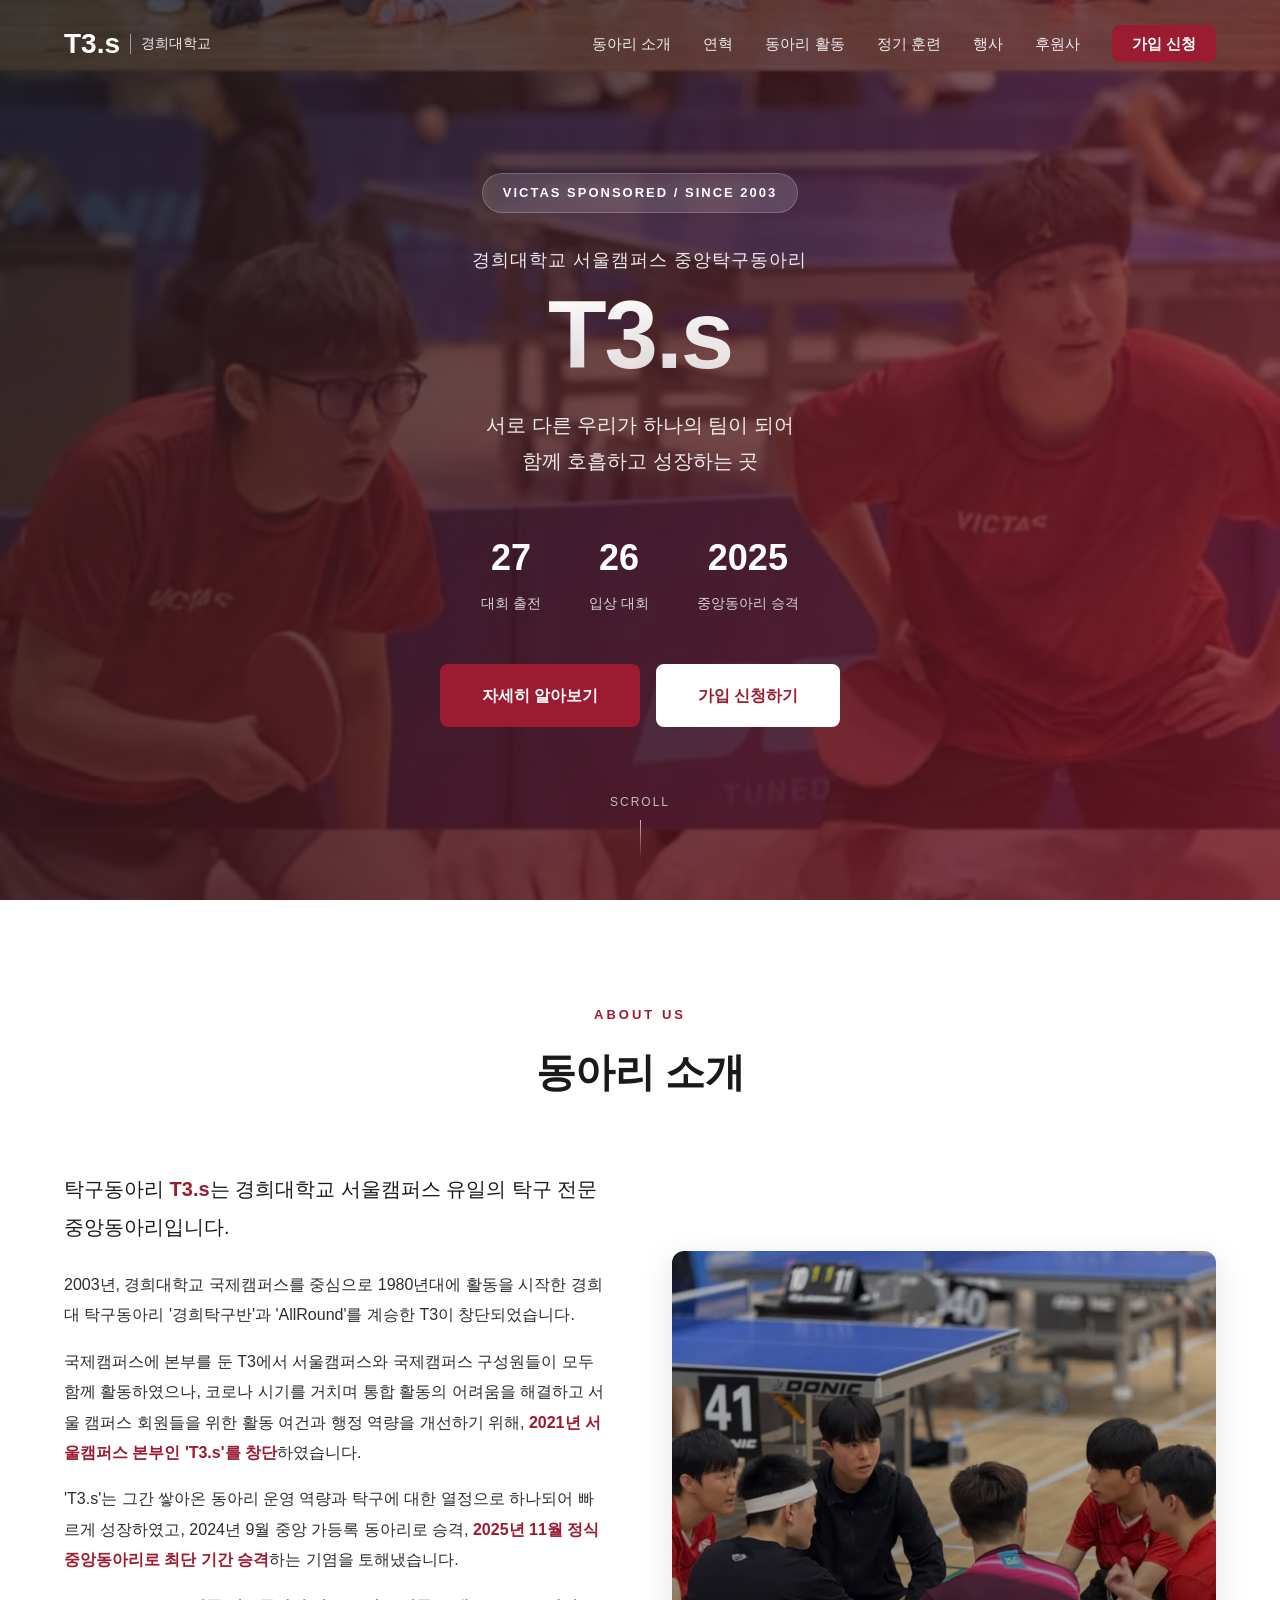
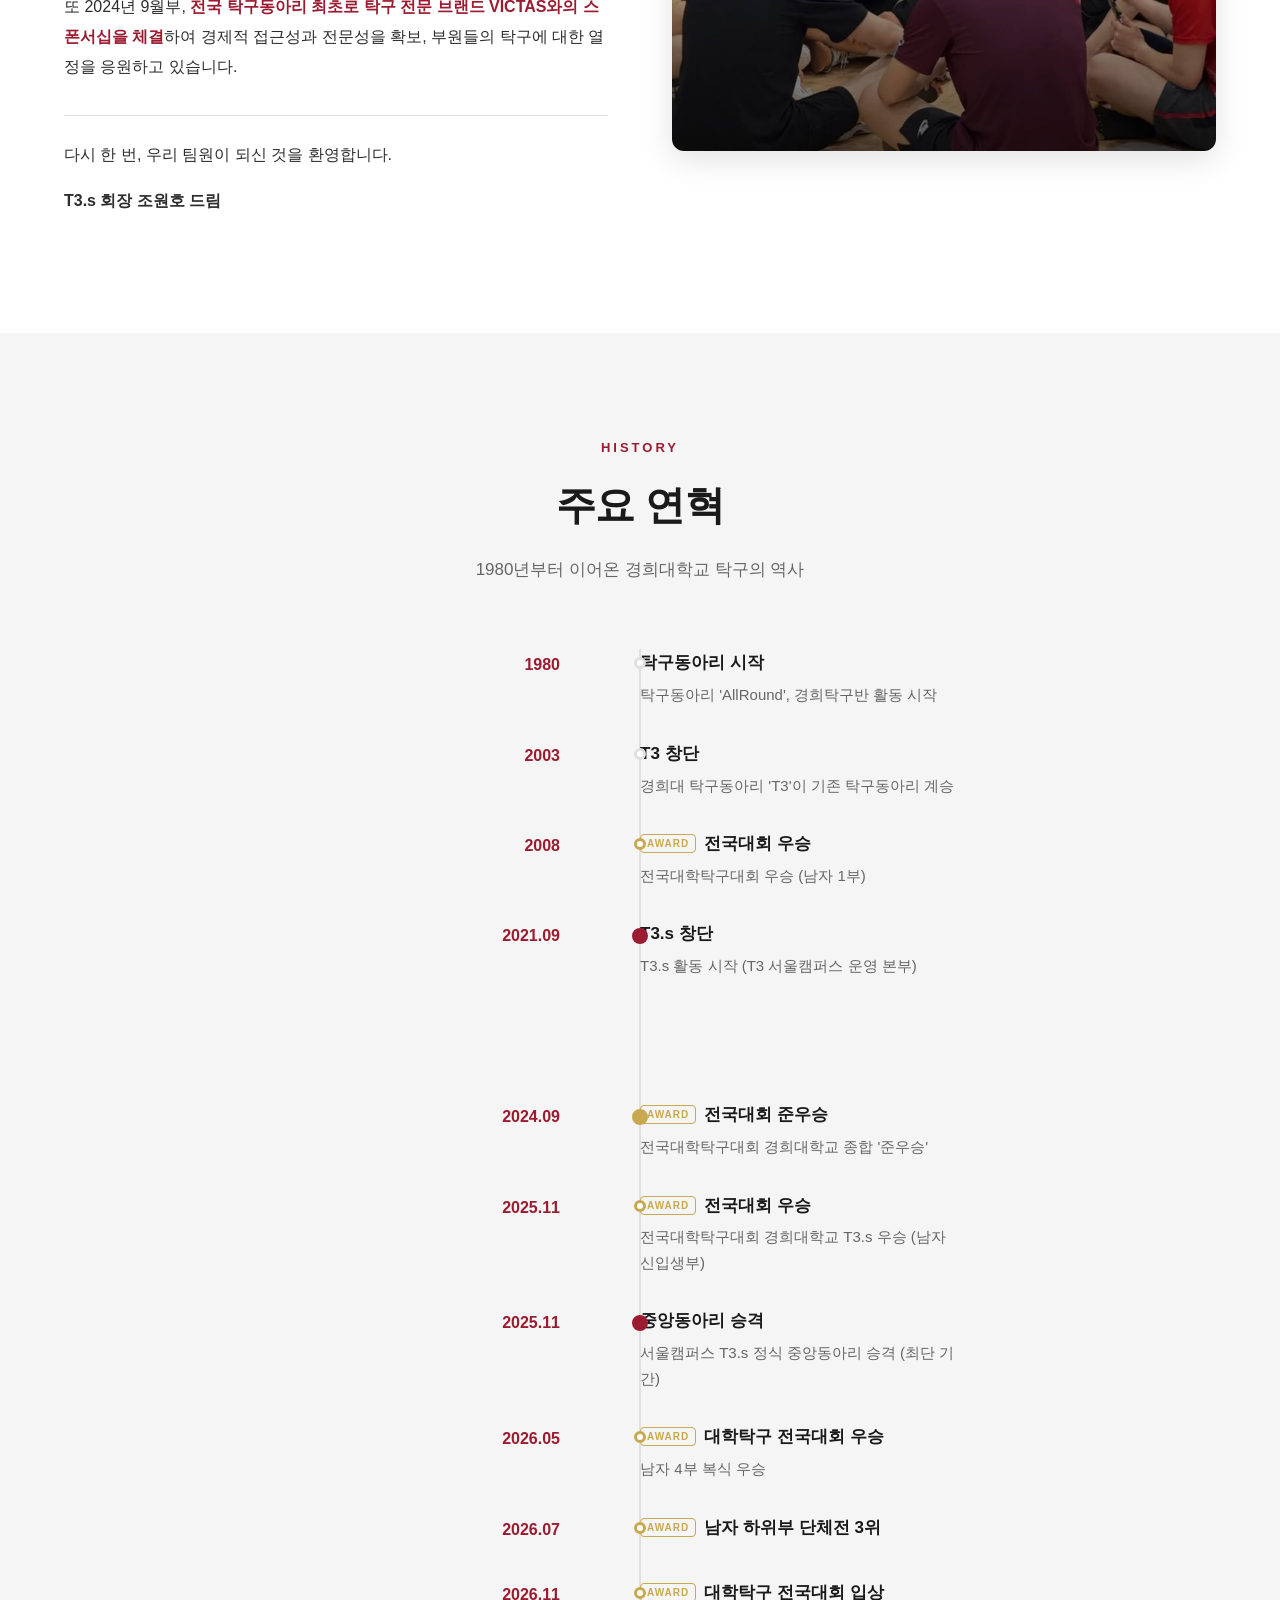
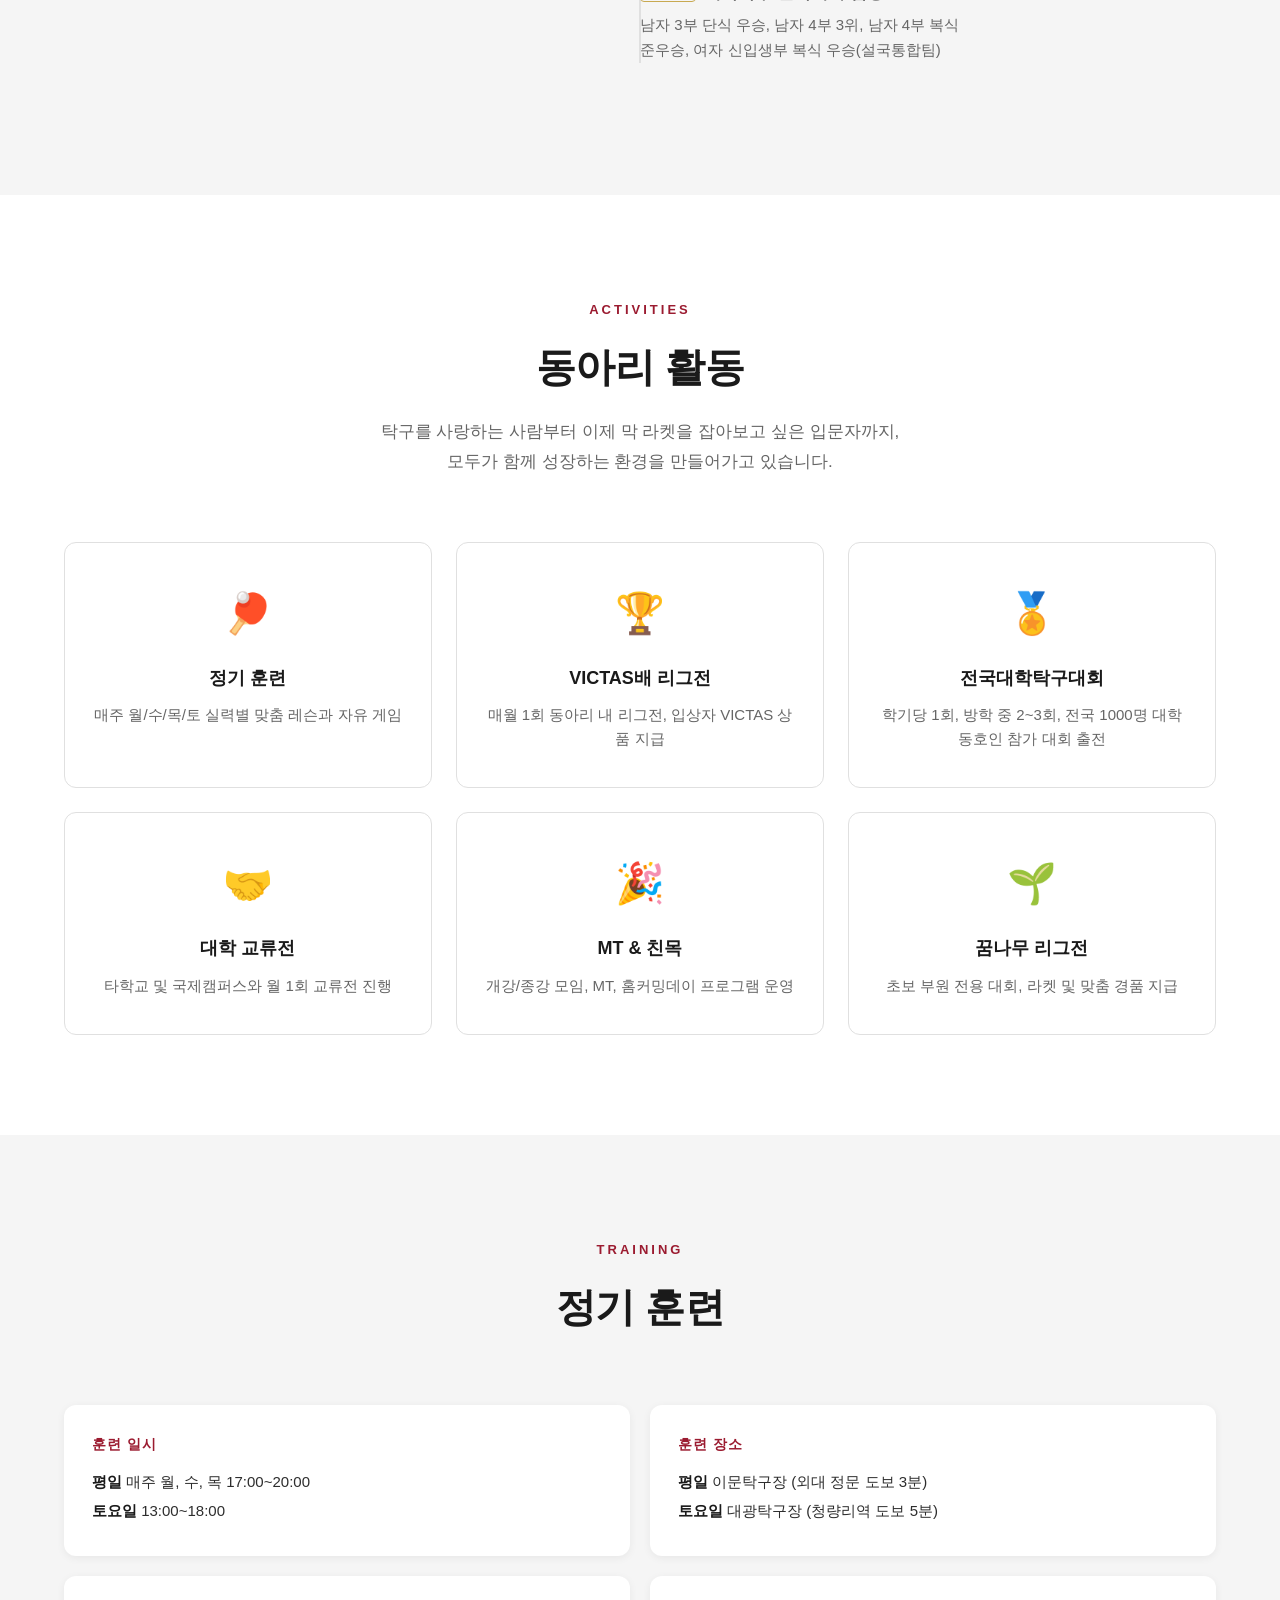
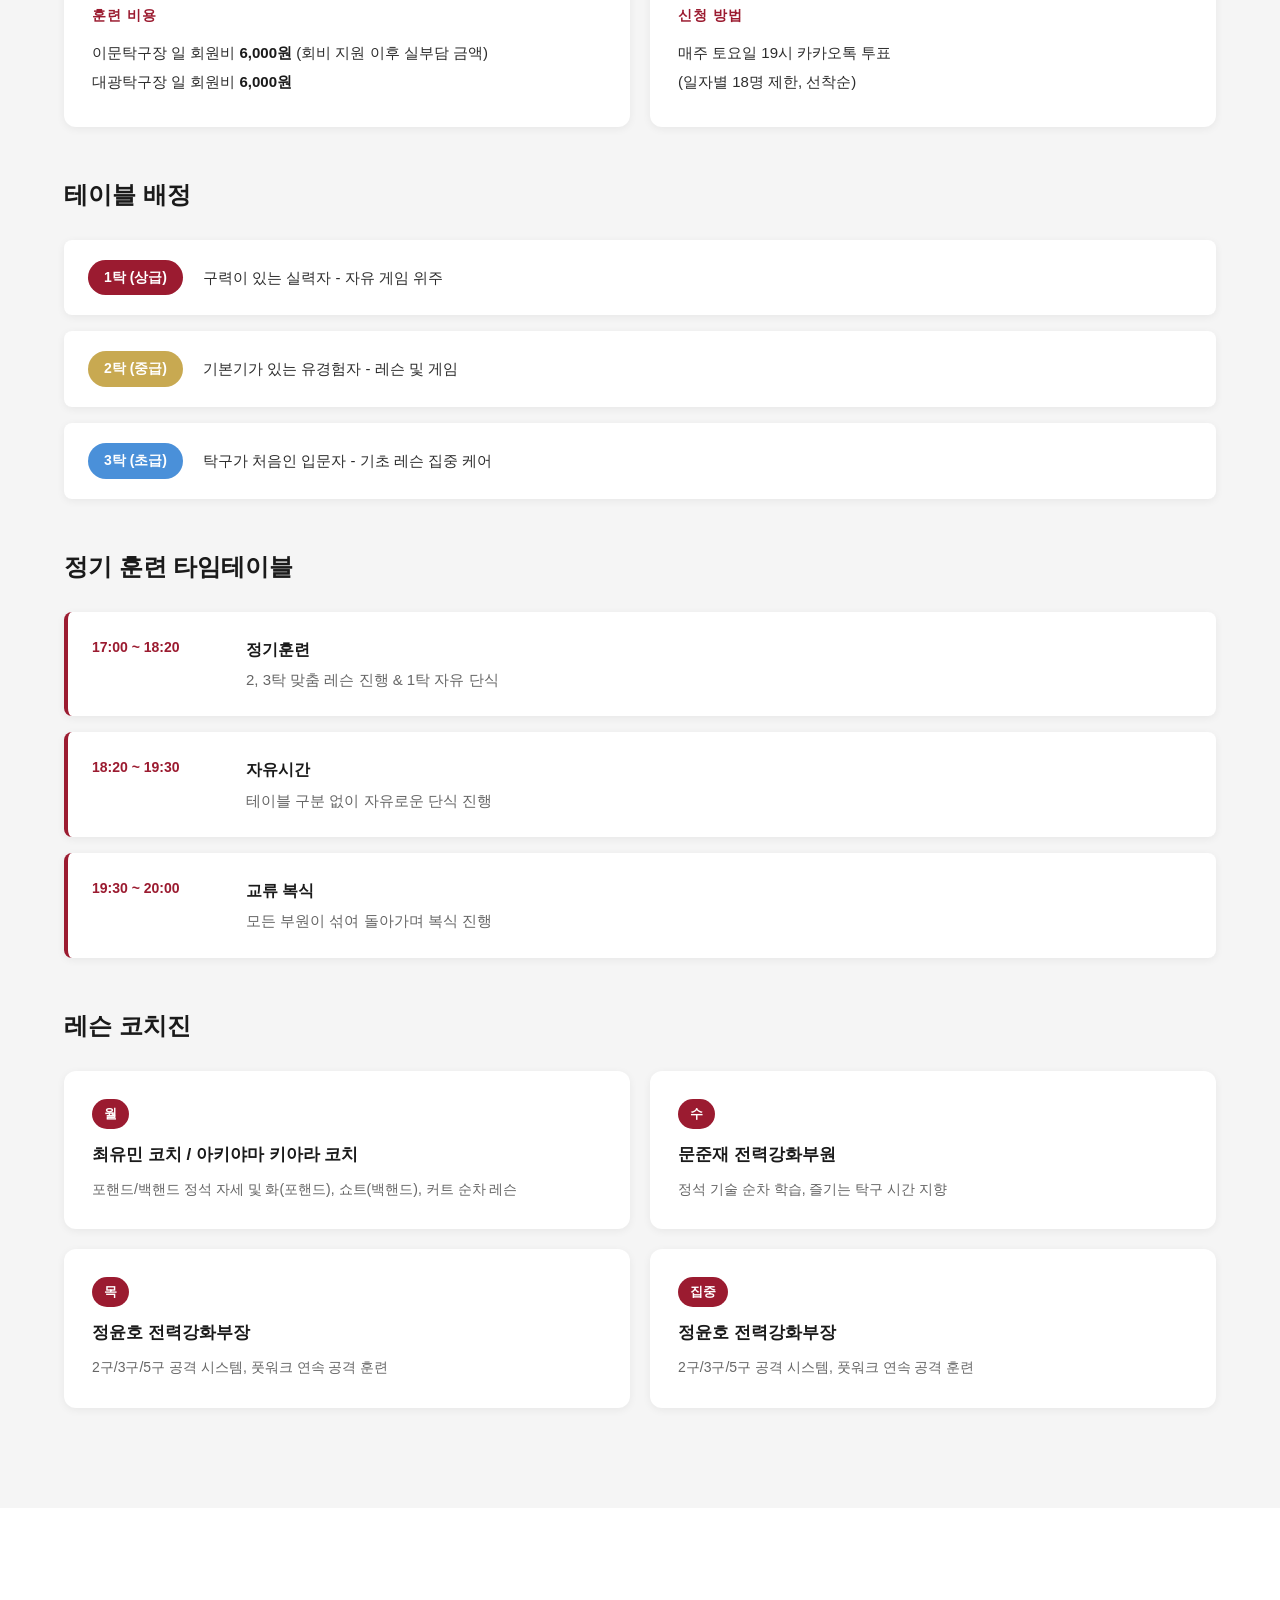
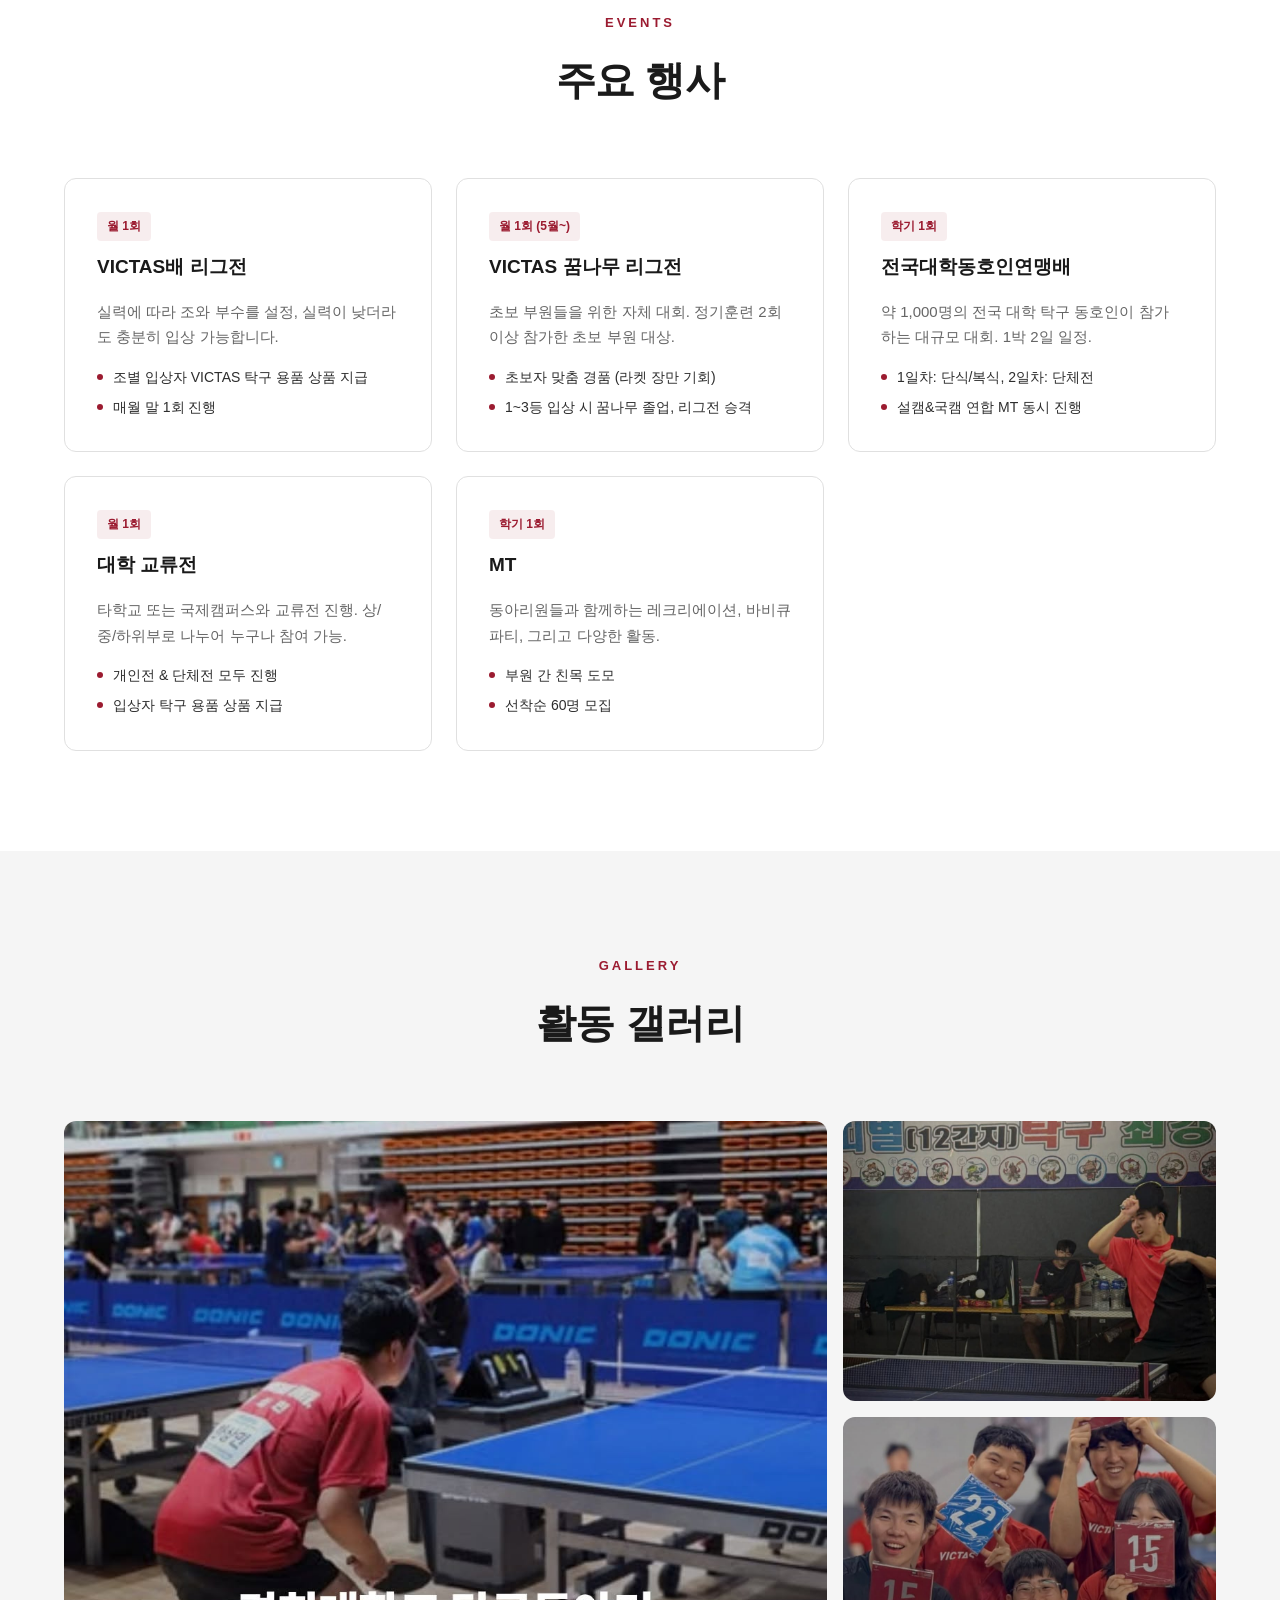
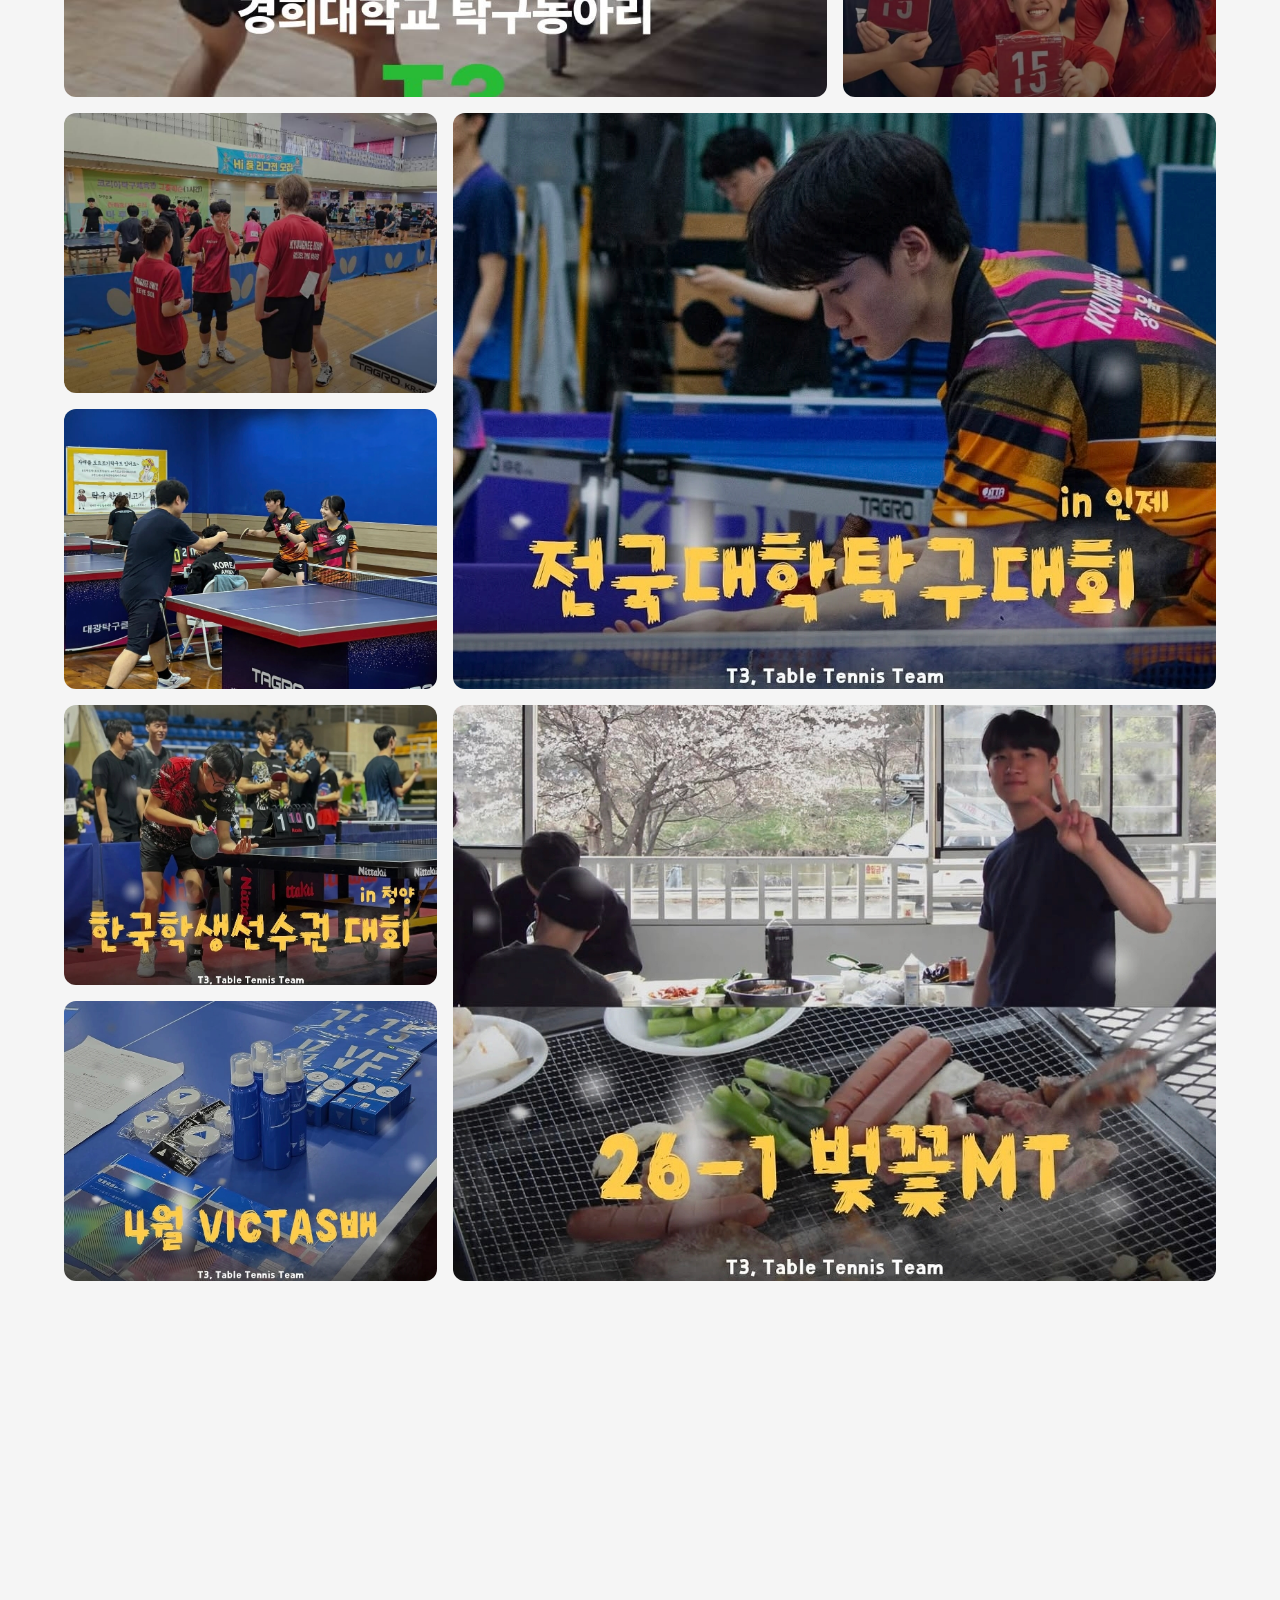
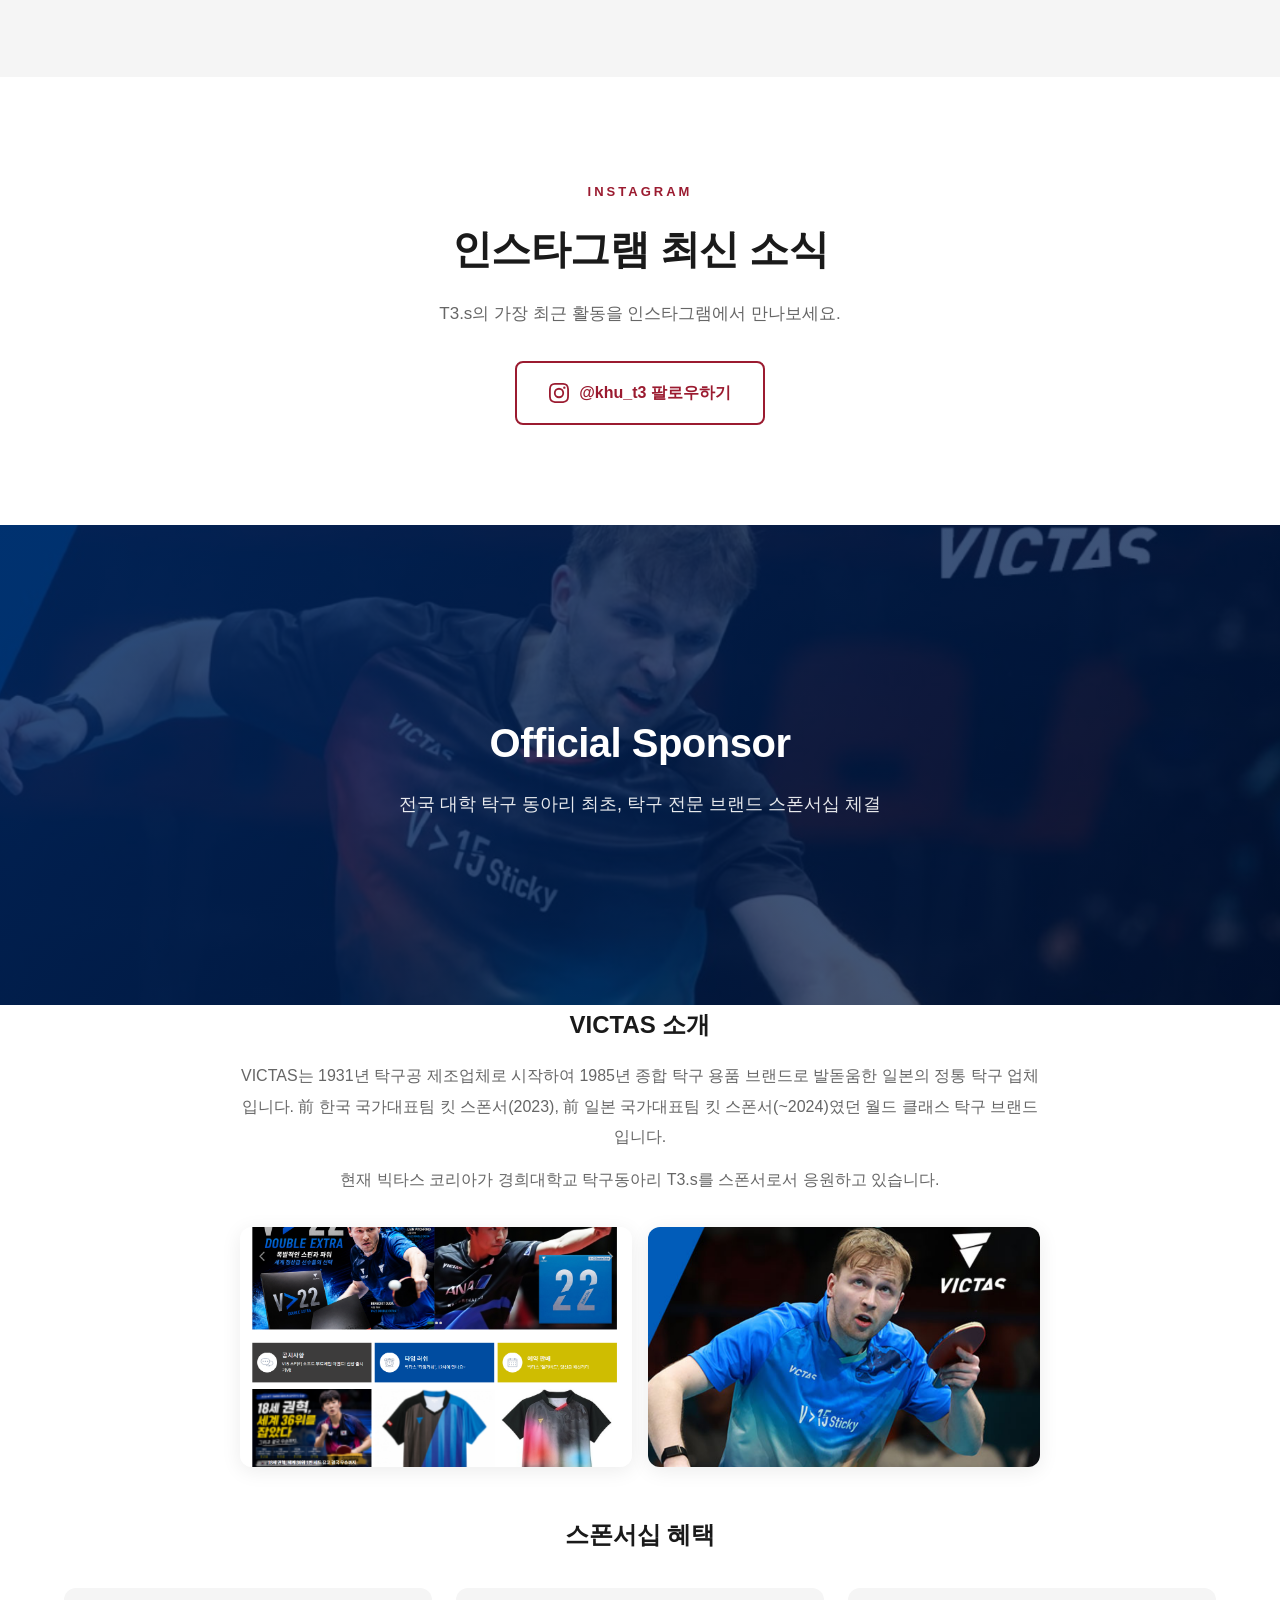
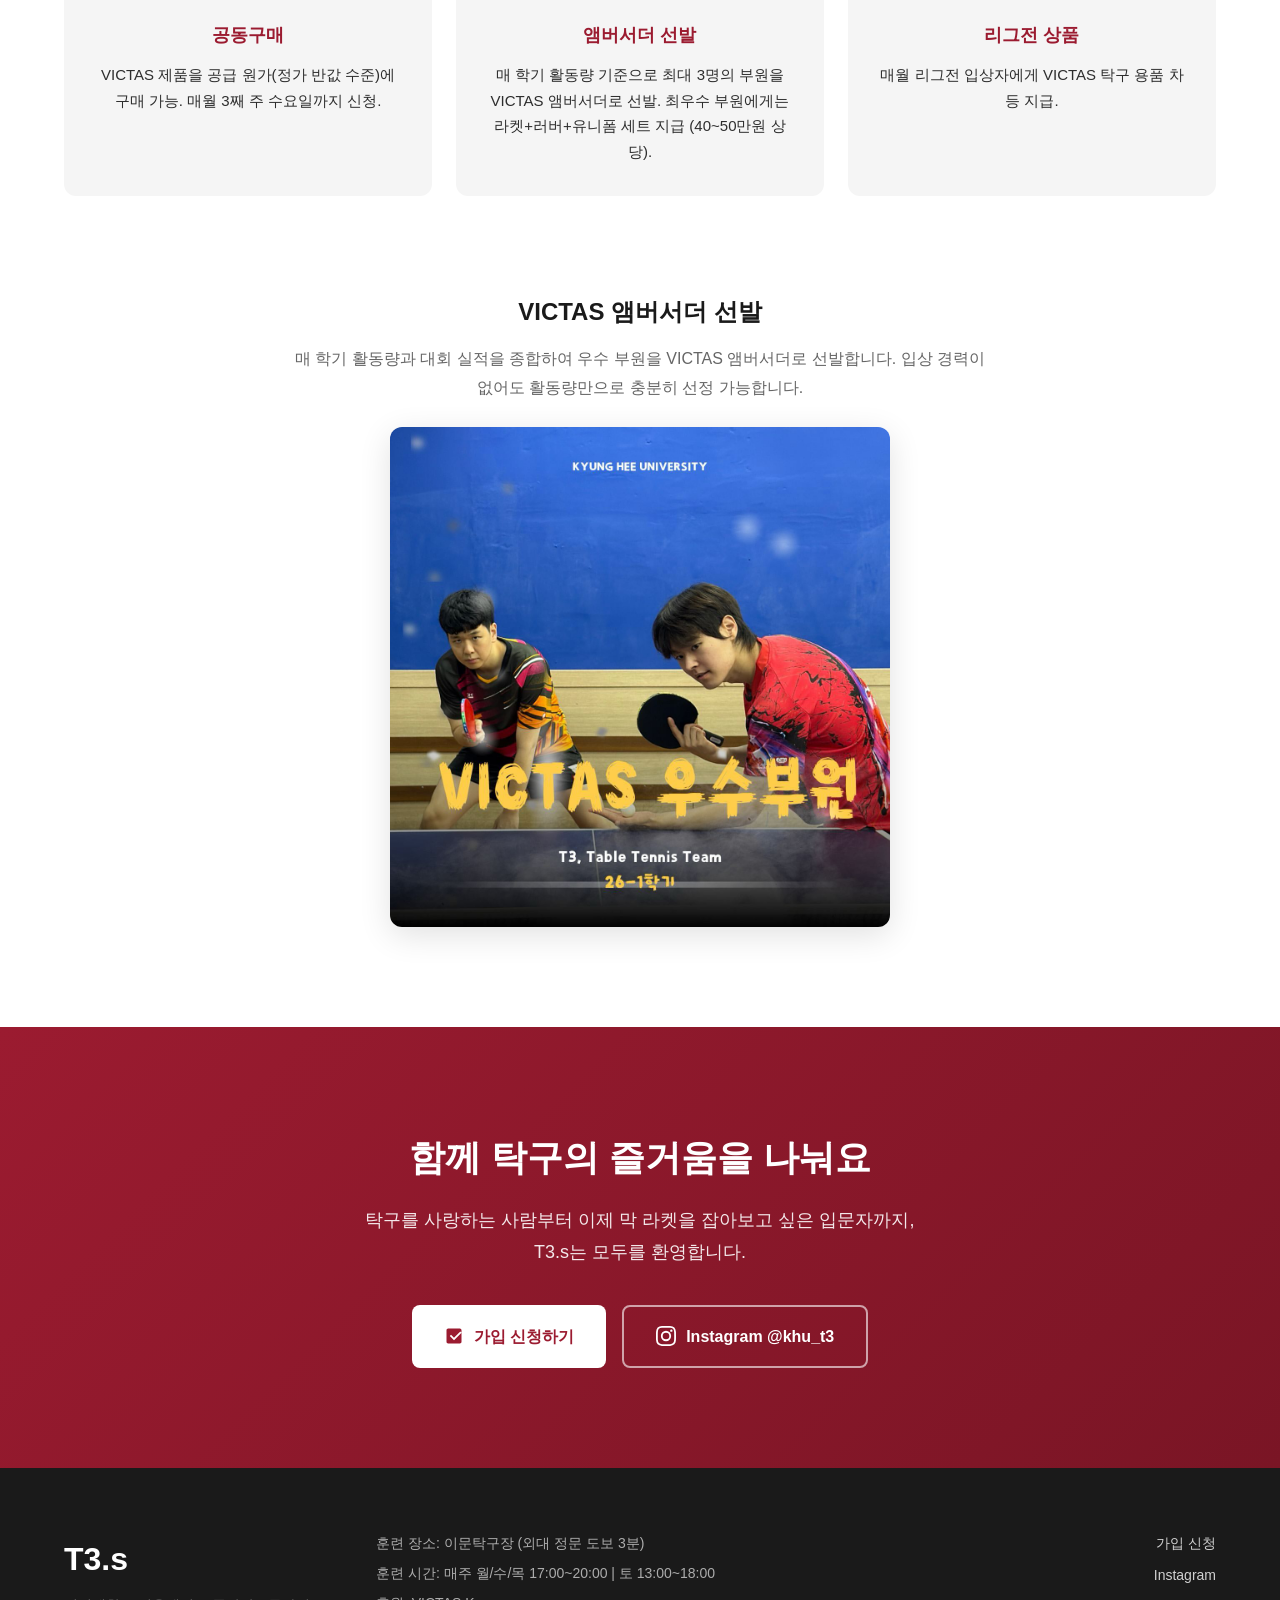
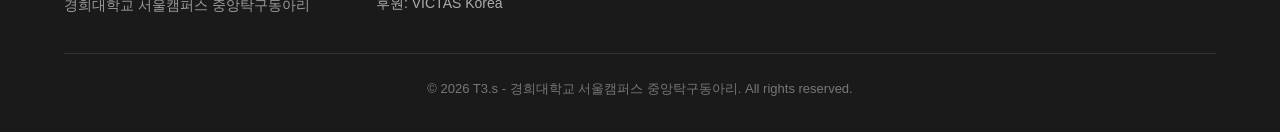
==== commit b87331b5: "기능: 대문·소개·VICTAS 앰버서더 사진을 /admin에서 교체 가능하도록 변경, "VICTAS 우수부원" 명칭을 "VICTAS 앰버서더 선발"로 변경" ====
--- a/index.html
+++ b/index.html
@@ -39,7 +39,8 @@
     <!-- Hero Section -->
     <section class="hero" id="hero">
         <div class="hero-bg">
-            <img src="images/hero-team.jpg" alt="T3.s 단체 사진" class="hero-bg-img">
+            <!-- 대문 사진은 /admin 대시보드(content/site-images.json)에서 교체할 수 있습니다 -->
+            <img src="images/hero-team.jpg" alt="T3.s 단체 사진" class="hero-bg-img" id="heroBgImage">
             <div class="hero-overlay"></div>
         </div>
         <div class="hero-content">
@@ -98,7 +99,8 @@
                     </div>
                 </div>
                 <div class="about-image">
-                    <img src="images/about-team.jpg" alt="T3.s 팀 활동 사진" loading="lazy">
+                    <!-- 소개 사진은 /admin 대시보드(content/site-images.json)에서 교체할 수 있습니다 -->
+                    <img src="images/about-team.jpg" alt="T3.s 팀 활동 사진" loading="lazy" id="aboutImage">
                 </div>
             </div>
         </div>
@@ -399,8 +401,8 @@
                             <p>VICTAS 제품을 공급 원가(정가 반값 수준)에 구매 가능. 매월 3째 주 수요일까지 신청.</p>
                         </div>
                         <div class="benefit-card">
-                            <h4>우수부원 선발</h4>
-                            <p>매 학기 활동량 기준으로 최대 3명 선발. 최우수부원에게 라켓+러버+유니폼 세트 지급 (40~50만원 상당).</p>
+                            <h4>앰버서더 선발</h4>
+                            <p>매 학기 활동량 기준으로 최대 3명의 부원을 VICTAS 앰버서더로 선발. 최우수 부원에게는 라켓+러버+유니폼 세트 지급 (40~50만원 상당).</p>
                         </div>
                         <div class="benefit-card">
                             <h4>리그전 상품</h4>
@@ -409,10 +411,11 @@
                     </div>
                 </div>
                 <div class="outstanding-member">
-                    <h3>VICTAS 우수부원</h3>
-                    <p class="outstanding-desc">매 학기 활동량과 대회 실적을 종합하여 우수부원을 선발합니다. 입상 경력이 없어도 활동량만으로 충분히 선정 가능합니다.</p>
+                    <h3>VICTAS 앰버서더 선발</h3>
+                    <p class="outstanding-desc">매 학기 활동량과 대회 실적을 종합하여 우수 부원을 VICTAS 앰버서더로 선발합니다. 입상 경력이 없어도 활동량만으로 충분히 선정 가능합니다.</p>
+                    <!-- 이 사진은 학기마다 /admin 대시보드(content/site-images.json)에서 교체합니다 -->
                     <div class="outstanding-image">
-                        <img src="images/victas-outstanding.jpg" alt="VICTAS 우수부원 선발" loading="lazy">
+                        <img src="images/victas-outstanding.jpg" alt="VICTAS 앰버서더 선발" loading="lazy" id="ambassadorImage">
                     </div>
                 </div>
             </div>
--- a/styles.css
+++ b/styles.css
@@ -0,0 +1,1598 @@
+/* ===== CSS Variables & Reset ===== */
+:root {
+    --khu-red: #9B1B30;
+    --khu-dark-red: #7A1525;
+    --khu-light-red: #C4324A;
+    --dark: #1A1A1A;
+    --dark-gray: #2D2D2D;
+    --medium-gray: #666666;
+    --light-gray: #F5F5F5;
+    --border-gray: #E0E0E0;
+    --white: #FFFFFF;
+    --gold: #C8A951;
+    --shadow-sm: 0 2px 8px rgba(0,0,0,0.06);
+    --shadow-md: 0 4px 20px rgba(0,0,0,0.08);
+    --shadow-lg: 0 8px 32px rgba(0,0,0,0.12);
+    --radius-sm: 8px;
+    --radius-md: 12px;
+    --radius-lg: 16px;
+    --transition: 0.3s cubic-bezier(0.4, 0, 0.2, 1);
+    --font-display: 'Montserrat', 'Pretendard', sans-serif;
+    --font-body: 'Pretendard', -apple-system, BlinkMacSystemFont, sans-serif;
+}
+
+*,
+*::before,
+*::after {
+    margin: 0;
+    padding: 0;
+    box-sizing: border-box;
+}
+
+html {
+    scroll-behavior: smooth;
+    font-size: 16px;
+}
+
+body {
+    font-family: var(--font-body);
+    color: var(--dark-gray);
+    line-height: 1.7;
+    background: var(--white);
+    overflow-x: hidden;
+}
+
+img {
+    max-width: 100%;
+    height: auto;
+    display: block;
+}
+
+a {
+    text-decoration: none;
+    color: inherit;
+    transition: var(--transition);
+}
+
+ul {
+    list-style: none;
+}
+
+/* ===== Utility ===== */
+.container {
+    max-width: 1200px;
+    margin: 0 auto;
+    padding: 0 24px;
+}
+
+.section {
+    padding: 100px 0;
+}
+
+.section-header {
+    text-align: center;
+    margin-bottom: 64px;
+}
+
+.section-tag {
+    display: inline-block;
+    font-family: var(--font-display);
+    font-size: 13px;
+    font-weight: 700;
+    letter-spacing: 3px;
+    color: var(--khu-red);
+    text-transform: uppercase;
+    margin-bottom: 12px;
+}
+
+.section-title {
+    font-size: 40px;
+    font-weight: 800;
+    color: var(--dark);
+    margin-bottom: 16px;
+    letter-spacing: -0.5px;
+}
+
+.section-desc {
+    font-size: 17px;
+    color: var(--medium-gray);
+    line-height: 1.8;
+}
+
+/* ===== Navigation ===== */
+.navbar {
+    position: fixed;
+    top: 0;
+    left: 0;
+    right: 0;
+    z-index: 1000;
+    background: transparent;
+    transition: var(--transition);
+    padding: 20px 0;
+}
+
+.navbar.scrolled {
+    background: rgba(255, 255, 255, 0.98);
+    backdrop-filter: blur(10px);
+    box-shadow: var(--shadow-sm);
+    padding: 12px 0;
+}
+
+.nav-container {
+    max-width: 1200px;
+    margin: 0 auto;
+    padding: 0 24px;
+    display: flex;
+    align-items: center;
+    justify-content: space-between;
+}
+
+.nav-logo {
+    display: flex;
+    align-items: center;
+    gap: 10px;
+}
+
+.logo-t3 {
+    font-family: var(--font-display);
+    font-size: 28px;
+    font-weight: 900;
+    color: var(--white);
+    transition: var(--transition);
+}
+
+.navbar.scrolled .logo-t3 {
+    color: var(--khu-red);
+}
+
+.logo-divider {
+    width: 1px;
+    height: 20px;
+    background: rgba(255,255,255,0.5);
+    transition: var(--transition);
+}
+
+.navbar.scrolled .logo-divider {
+    background: var(--border-gray);
+}
+
+.logo-khu {
+    font-size: 14px;
+    font-weight: 500;
+    color: rgba(255,255,255,0.9);
+    transition: var(--transition);
+}
+
+.navbar.scrolled .logo-khu {
+    color: var(--medium-gray);
+}
+
+.nav-menu {
+    display: flex;
+    align-items: center;
+    gap: 32px;
+}
+
+.nav-link {
+    font-size: 15px;
+    font-weight: 500;
+    color: rgba(255,255,255,0.9);
+    transition: var(--transition);
+    position: relative;
+}
+
+.nav-link::after {
+    content: '';
+    position: absolute;
+    bottom: -4px;
+    left: 0;
+    width: 0;
+    height: 2px;
+    background: var(--khu-red);
+    transition: var(--transition);
+}
+
+.nav-link:hover::after {
+    width: 100%;
+}
+
+.navbar.scrolled .nav-link {
+    color: var(--dark-gray);
+}
+
+.nav-link--cta {
+    background: var(--khu-red);
+    color: var(--white) !important;
+    padding: 10px 20px;
+    border-radius: var(--radius-sm);
+    font-weight: 600;
+}
+
+.nav-link--cta:hover {
+    background: var(--khu-dark-red);
+}
+
+.nav-link--cta::after {
+    display: none;
+}
+
+.nav-toggle {
+    display: none;
+    flex-direction: column;
+    gap: 5px;
+    background: none;
+    border: none;
+    cursor: pointer;
+    padding: 4px;
+}
+
+.nav-toggle span {
+    width: 24px;
+    height: 2px;
+    background: var(--white);
+    transition: var(--transition);
+}
+
+.navbar.scrolled .nav-toggle span {
+    background: var(--dark-gray);
+}
+
+/* ===== Hero Section ===== */
+.hero {
+    position: relative;
+    min-height: 100vh;
+    display: flex;
+    align-items: center;
+    justify-content: center;
+    overflow: hidden;
+}
+
+.hero-bg {
+    position: absolute;
+    inset: 0;
+}
+
+.hero-bg-img {
+    width: 100%;
+    height: 100%;
+    object-fit: cover;
+}
+
+.hero-overlay {
+    position: absolute;
+    inset: 0;
+    background: linear-gradient(135deg, rgba(26,26,26,0.75) 0%, rgba(155,27,48,0.6) 100%);
+}
+
+.hero-content {
+    position: relative;
+    z-index: 2;
+    text-align: center;
+    color: var(--white);
+    padding: 0 24px;
+}
+
+.hero-badge {
+    display: inline-block;
+    font-family: var(--font-display);
+    font-size: 13px;
+    font-weight: 700;
+    letter-spacing: 2px;
+    text-transform: uppercase;
+    background: rgba(255,255,255,0.15);
+    backdrop-filter: blur(4px);
+    padding: 8px 20px;
+    border-radius: 100px;
+    border: 1px solid rgba(255,255,255,0.2);
+    margin-bottom: 32px;
+}
+
+.hero-title {
+    margin-bottom: 24px;
+}
+
+.hero-title-sub {
+    display: block;
+    font-size: 18px;
+    font-weight: 400;
+    opacity: 0.9;
+    margin-bottom: 12px;
+    letter-spacing: 1px;
+}
+
+.hero-title-main {
+    display: block;
+    font-family: var(--font-display);
+    font-size: 96px;
+    font-weight: 900;
+    letter-spacing: -2px;
+    line-height: 1;
+    background: linear-gradient(180deg, #FFFFFF 0%, rgba(255,255,255,0.8) 100%);
+    -webkit-background-clip: text;
+    -webkit-text-fill-color: transparent;
+    background-clip: text;
+}
+
+.hero-desc {
+    font-size: 20px;
+    line-height: 1.8;
+    opacity: 0.9;
+    margin-bottom: 48px;
+}
+
+.hero-stats {
+    display: flex;
+    justify-content: center;
+    gap: 48px;
+    margin-bottom: 48px;
+    min-height: 74px; /* 데이터 로딩 전 레이아웃 흔들림 방지 */
+    opacity: 0;
+    transition: opacity 0.4s ease;
+}
+
+.hero-stats.is-loaded {
+    opacity: 1;
+}
+
+.stat-item {
+    display: flex;
+    flex-direction: column;
+    align-items: center;
+    gap: 4px;
+}
+
+.stat-number {
+    font-family: var(--font-display);
+    font-size: 36px;
+    font-weight: 900;
+    color: var(--white);
+}
+
+.stat-label {
+    font-size: 14px;
+    opacity: 0.8;
+}
+
+.hero-cta {
+    display: inline-block;
+    background: var(--khu-red);
+    color: var(--white);
+    padding: 16px 40px;
+    border-radius: var(--radius-sm);
+    font-size: 16px;
+    font-weight: 600;
+    transition: var(--transition);
+    border: 2px solid var(--khu-red);
+}
+
+.hero-cta:hover {
+    background: transparent;
+    border-color: var(--white);
+}
+
+.hero-scroll {
+    position: absolute;
+    bottom: 40px;
+    left: 50%;
+    transform: translateX(-50%);
+    display: flex;
+    flex-direction: column;
+    align-items: center;
+    gap: 8px;
+    color: rgba(255,255,255,0.7);
+    font-size: 12px;
+    letter-spacing: 2px;
+    text-transform: uppercase;
+}
+
+.scroll-line {
+    width: 1px;
+    height: 40px;
+    background: linear-gradient(180deg, rgba(255,255,255,0.7) 0%, transparent 100%);
+    animation: scrollPulse 2s ease-in-out infinite;
+}
+
+@keyframes scrollPulse {
+    0%, 100% { opacity: 1; transform: scaleY(1); }
+    50% { opacity: 0.5; transform: scaleY(0.6); }
+}
+
+/* ===== About Section ===== */
+.about {
+    background: var(--white);
+}
+
+.about-grid {
+    display: grid;
+    grid-template-columns: 1fr 1fr;
+    gap: 64px;
+    align-items: center;
+}
+
+.about-text p {
+    margin-bottom: 16px;
+    font-size: 16px;
+    line-height: 1.9;
+    color: var(--dark-gray);
+}
+
+.about-lead {
+    font-size: 20px !important;
+    font-weight: 500;
+    color: var(--dark) !important;
+    margin-bottom: 24px !important;
+}
+
+.about-text strong {
+    color: var(--khu-red);
+    font-weight: 600;
+}
+
+.about-signature {
+    margin-top: 32px;
+    padding-top: 24px;
+    border-top: 1px solid var(--border-gray);
+}
+
+.signature-name {
+    font-weight: 600;
+    color: var(--dark);
+    margin-top: 8px;
+}
+
+.about-image {
+    border-radius: var(--radius-md);
+    overflow: hidden;
+    box-shadow: var(--shadow-lg);
+}
+
+.about-image img {
+    width: 100%;
+    height: 500px;
+    object-fit: cover;
+}
+
+/* ===== History / Timeline ===== */
+.history {
+    background: var(--light-gray);
+}
+
+.timeline {
+    position: relative;
+    max-width: 800px;
+    margin: 0 auto;
+}
+
+.timeline::before {
+    content: '';
+    position: absolute;
+    left: 50%;
+    transform: translateX(-50%);
+    top: 0;
+    bottom: 0;
+    width: 2px;
+    background: var(--border-gray);
+}
+
+.timeline-item {
+    display: flex;
+    align-items: flex-start;
+    margin-bottom: 32px;
+    position: relative;
+}
+
+.timeline-item::before {
+    content: '';
+    position: absolute;
+    left: 50%;
+    transform: translateX(-50%);
+    top: 8px;
+    width: 12px;
+    height: 12px;
+    border-radius: 50%;
+    background: var(--white);
+    border: 3px solid var(--border-gray);
+    z-index: 1;
+}
+
+.timeline-item.highlight::before {
+    border-color: var(--khu-red);
+    background: var(--khu-red);
+    width: 16px;
+    height: 16px;
+}
+
+.timeline-year {
+    flex: 0 0 calc(50% - 40px);
+    text-align: right;
+    padding-right: 40px;
+    font-family: var(--font-display);
+    font-size: 16px;
+    font-weight: 700;
+    color: var(--khu-red);
+    padding-top: 2px;
+}
+
+.timeline-content {
+    flex: 0 0 calc(50% - 40px);
+    padding-left: 40px;
+}
+
+.timeline-content h3 {
+    font-size: 17px;
+    font-weight: 700;
+    color: var(--dark);
+    margin-bottom: 4px;
+}
+
+.timeline-content p {
+    font-size: 15px;
+    color: var(--medium-gray);
+}
+
+/* 수상 항목: 골드 포인트 */
+.timeline-item--award::before {
+    border-color: var(--gold);
+}
+
+.timeline-item--award.highlight::before {
+    border-color: var(--gold);
+    background: var(--gold);
+}
+
+.timeline-badge {
+    display: inline-block;
+    vertical-align: 2px;
+    font-family: var(--font-display);
+    font-size: 10px;
+    font-weight: 700;
+    letter-spacing: 1px;
+    color: var(--gold);
+    border: 1px solid var(--gold);
+    border-radius: 4px;
+    padding: 1px 6px;
+    margin-right: 8px;
+    line-height: 1.5;
+}
+
+/* ===== Activities Grid ===== */
+.activities {
+    background: var(--white);
+}
+
+.activities-grid {
+    display: grid;
+    grid-template-columns: repeat(3, 1fr);
+    gap: 24px;
+}
+
+.activity-card {
+    background: var(--white);
+    border: 1px solid var(--border-gray);
+    border-radius: var(--radius-md);
+    padding: 36px 28px;
+    text-align: center;
+    transition: var(--transition);
+}
+
+.activity-card:hover {
+    transform: translateY(-4px);
+    box-shadow: var(--shadow-md);
+    border-color: transparent;
+}
+
+.activity-icon {
+    font-size: 40px;
+    margin-bottom: 16px;
+}
+
+.activity-card h3 {
+    font-size: 18px;
+    font-weight: 700;
+    color: var(--dark);
+    margin-bottom: 10px;
+}
+
+.activity-card p {
+    font-size: 15px;
+    color: var(--medium-gray);
+    line-height: 1.6;
+}
+
+/* ===== Training Section ===== */
+.training {
+    background: var(--light-gray);
+}
+
+.training-content {
+    display: flex;
+    flex-direction: column;
+    gap: 48px;
+}
+
+.training-detail-grid {
+    display: grid;
+    grid-template-columns: repeat(2, 1fr);
+    gap: 20px;
+    margin-bottom: 48px;
+}
+
+.training-detail-card {
+    background: var(--white);
+    border-radius: var(--radius-md);
+    padding: 28px;
+    box-shadow: var(--shadow-sm);
+}
+
+.training-detail-card h4 {
+    font-size: 14px;
+    font-weight: 700;
+    color: var(--khu-red);
+    text-transform: uppercase;
+    letter-spacing: 1px;
+    margin-bottom: 12px;
+}
+
+.training-detail-card p {
+    font-size: 15px;
+    margin-bottom: 4px;
+    color: var(--dark-gray);
+}
+
+.training-detail-card strong {
+    color: var(--dark);
+}
+
+.table-assignment {
+    margin-bottom: 48px;
+}
+
+.table-assignment h3,
+.timetable h3,
+.training-coaches h3 {
+    font-size: 24px;
+    font-weight: 700;
+    color: var(--dark);
+    margin-bottom: 24px;
+}
+
+.table-levels {
+    display: flex;
+    flex-direction: column;
+    gap: 16px;
+}
+
+.table-level {
+    display: flex;
+    align-items: center;
+    gap: 20px;
+    background: var(--white);
+    padding: 20px 24px;
+    border-radius: var(--radius-sm);
+    box-shadow: var(--shadow-sm);
+}
+
+.level-badge {
+    display: inline-block;
+    padding: 6px 16px;
+    border-radius: 100px;
+    font-size: 14px;
+    font-weight: 700;
+    white-space: nowrap;
+}
+
+.level-advanced {
+    background: var(--khu-red);
+    color: var(--white);
+}
+
+.level-intermediate {
+    background: var(--gold);
+    color: var(--white);
+}
+
+.level-beginner {
+    background: #4A90D9;
+    color: var(--white);
+}
+
+.table-level p {
+    font-size: 15px;
+    color: var(--dark-gray);
+}
+
+/* Timetable */
+.timetable-items {
+    display: flex;
+    flex-direction: column;
+    gap: 16px;
+}
+
+.timetable-item {
+    display: flex;
+    align-items: flex-start;
+    gap: 24px;
+    background: var(--white);
+    padding: 24px;
+    border-radius: var(--radius-sm);
+    box-shadow: var(--shadow-sm);
+    border-left: 4px solid var(--khu-red);
+}
+
+.timetable-item .time {
+    font-family: var(--font-display);
+    font-size: 14px;
+    font-weight: 700;
+    color: var(--khu-red);
+    white-space: nowrap;
+    min-width: 130px;
+}
+
+.time-content strong {
+    display: block;
+    font-size: 16px;
+    color: var(--dark);
+    margin-bottom: 4px;
+}
+
+.time-content p {
+    font-size: 15px;
+    color: var(--medium-gray);
+}
+
+/* Coaches */
+.coach-cards {
+    display: grid;
+    grid-template-columns: repeat(2, 1fr);
+    gap: 20px;
+}
+
+.coach-card {
+    background: var(--white);
+    border-radius: var(--radius-md);
+    padding: 28px;
+    box-shadow: var(--shadow-sm);
+    transition: var(--transition);
+}
+
+.coach-card:hover {
+    box-shadow: var(--shadow-md);
+}
+
+.coach-day {
+    display: inline-block;
+    background: var(--khu-red);
+    color: var(--white);
+    font-size: 13px;
+    font-weight: 700;
+    padding: 4px 12px;
+    border-radius: 100px;
+    margin-bottom: 12px;
+}
+
+.coach-card h4 {
+    font-size: 17px;
+    font-weight: 700;
+    color: var(--dark);
+    margin-bottom: 8px;
+}
+
+.coach-card p {
+    font-size: 14px;
+    color: var(--medium-gray);
+    line-height: 1.7;
+}
+
+/* ===== Events Section ===== */
+.events {
+    background: var(--white);
+}
+
+.events-grid {
+    display: grid;
+    grid-template-columns: repeat(3, 1fr);
+    gap: 24px;
+}
+
+.event-card {
+    background: var(--white);
+    border: 1px solid var(--border-gray);
+    border-radius: var(--radius-md);
+    padding: 32px;
+    transition: var(--transition);
+}
+
+.event-card:hover {
+    transform: translateY(-4px);
+    box-shadow: var(--shadow-md);
+    border-color: transparent;
+}
+
+.event-header {
+    margin-bottom: 16px;
+}
+
+.event-badge {
+    display: inline-block;
+    background: rgba(155, 27, 48, 0.08);
+    color: var(--khu-red);
+    font-size: 12px;
+    font-weight: 700;
+    padding: 4px 10px;
+    border-radius: 4px;
+    margin-bottom: 10px;
+}
+
+.event-header h3 {
+    font-size: 19px;
+    font-weight: 700;
+    color: var(--dark);
+}
+
+.event-card > p {
+    font-size: 15px;
+    color: var(--medium-gray);
+    line-height: 1.7;
+    margin-bottom: 16px;
+}
+
+.event-details {
+    display: flex;
+    flex-direction: column;
+    gap: 6px;
+}
+
+.event-details li {
+    font-size: 14px;
+    color: var(--dark-gray);
+    padding-left: 16px;
+    position: relative;
+}
+
+.event-details li::before {
+    content: '';
+    position: absolute;
+    left: 0;
+    top: 8px;
+    width: 6px;
+    height: 6px;
+    border-radius: 50%;
+    background: var(--khu-red);
+}
+
+/* ===== Gallery Section ===== */
+.gallery {
+    background: var(--light-gray);
+}
+
+.gallery-grid {
+    display: grid;
+    grid-template-columns: repeat(3, 1fr);
+    grid-auto-flow: dense; /* 사진 개수·크기가 바뀌어도 빈칸 없이 채움 */
+    gap: 16px;
+}
+
+.gallery-item {
+    position: relative;
+    border-radius: var(--radius-md);
+    overflow: hidden;
+    aspect-ratio: 4/3;
+    cursor: pointer;
+}
+
+.gallery-item--large {
+    grid-column: span 2;
+    grid-row: span 2; /* 2x2 칸을 차지해 옆에 빈 공간이 생기지 않도록 */
+    aspect-ratio: auto;
+}
+
+.gallery-item img {
+    position: absolute;
+    inset: 0;
+    width: 100%;
+    height: 100%;
+    object-fit: cover;
+    transition: transform 0.5s ease;
+}
+
+.gallery-item:hover img {
+    transform: scale(1.05);
+}
+
+.gallery-caption {
+    position: absolute;
+    bottom: 0;
+    left: 0;
+    right: 0;
+    padding: 24px 20px;
+    background: linear-gradient(0deg, rgba(0,0,0,0.7) 0%, transparent 100%);
+    color: var(--white);
+    font-size: 14px;
+    line-height: 1.6;
+    opacity: 0;
+    transform: translateY(10px);
+    transition: var(--transition);
+}
+
+.gallery-item:hover .gallery-caption {
+    opacity: 1;
+    transform: translateY(0);
+}
+
+/* ===== Instagram Section ===== */
+.instagram {
+    background: var(--white);
+}
+
+.insta-grid {
+    display: grid;
+    grid-template-columns: repeat(3, 1fr);
+    gap: 12px;
+    max-width: 960px;
+    margin: 0 auto 40px;
+}
+
+.insta-grid.is-loading {
+    min-height: 200px;
+}
+
+.insta-item {
+    position: relative;
+    display: block;
+    aspect-ratio: 1 / 1;
+    border-radius: var(--radius-sm);
+    overflow: hidden;
+    background: var(--light-gray);
+}
+
+.insta-item img {
+    width: 100%;
+    height: 100%;
+    object-fit: cover;
+    transition: transform 0.5s ease;
+}
+
+.insta-item:hover img,
+.insta-item:focus-visible img {
+    transform: scale(1.05);
+}
+
+.insta-type {
+    position: absolute;
+    top: 10px;
+    right: 10px;
+    color: var(--white);
+    font-size: 16px;
+    line-height: 1;
+    text-shadow: 0 1px 4px rgba(0,0,0,0.5);
+}
+
+.insta-overlay {
+    position: absolute;
+    inset: 0;
+    display: flex;
+    align-items: flex-end;
+    padding: 16px;
+    background: linear-gradient(0deg, rgba(155,27,48,0.85) 0%, rgba(26,26,26,0.2) 100%);
+    color: var(--white);
+    opacity: 0;
+    transition: var(--transition);
+}
+
+.insta-overlay p {
+    font-size: 13px;
+    line-height: 1.6;
+    display: -webkit-box;
+    -webkit-line-clamp: 4;
+    -webkit-box-orient: vertical;
+    overflow: hidden;
+    white-space: pre-line;
+}
+
+.insta-item:hover .insta-overlay,
+.insta-item:focus-visible .insta-overlay {
+    opacity: 1;
+}
+
+.insta-cta {
+    text-align: center;
+}
+
+.btn-outline {
+    background: transparent;
+    color: var(--khu-red);
+    border: 2px solid var(--khu-red);
+}
+
+.btn-outline:hover {
+    background: var(--khu-red);
+    color: var(--white);
+    transform: translateY(-2px);
+}
+
+/* 피드를 불러오지 못하면 버튼만 남기고 여백 축소 */
+.instagram--fallback .section-header {
+    margin-bottom: 32px;
+}
+
+/* ===== Sponsor Section ===== */
+.sponsor {
+    background: var(--white);
+}
+
+.sponsor-content {
+    display: flex;
+    flex-direction: column;
+    gap: 48px;
+}
+
+.sponsor-about {
+    max-width: 800px;
+    margin: 0 auto;
+    text-align: center;
+}
+
+.sponsor-about h3 {
+    font-size: 24px;
+    font-weight: 700;
+    color: var(--dark);
+    margin-bottom: 16px;
+}
+
+.sponsor-about p {
+    font-size: 16px;
+    color: var(--medium-gray);
+    line-height: 1.9;
+    margin-bottom: 12px;
+}
+
+.sponsor-benefits h3 {
+    font-size: 24px;
+    font-weight: 700;
+    color: var(--dark);
+    text-align: center;
+    margin-bottom: 32px;
+}
+
+.benefit-cards {
+    display: grid;
+    grid-template-columns: repeat(3, 1fr);
+    gap: 24px;
+}
+
+.benefit-card {
+    background: var(--light-gray);
+    border-radius: var(--radius-md);
+    padding: 32px;
+    text-align: center;
+    transition: var(--transition);
+}
+
+.benefit-card:hover {
+    transform: translateY(-4px);
+    box-shadow: var(--shadow-md);
+}
+
+.benefit-card h4 {
+    font-size: 18px;
+    font-weight: 700;
+    color: var(--khu-red);
+    margin-bottom: 12px;
+}
+
+.benefit-card p {
+    font-size: 15px;
+    color: var(--dark-gray);
+    line-height: 1.7;
+}
+
+/* ===== CTA Section ===== */
+.cta {
+    background: linear-gradient(135deg, var(--khu-red) 0%, var(--khu-dark-red) 100%);
+    color: var(--white);
+    text-align: center;
+}
+
+.cta-content h2 {
+    font-size: 36px;
+    font-weight: 800;
+    margin-bottom: 16px;
+}
+
+.cta-content p {
+    font-size: 18px;
+    opacity: 0.9;
+    line-height: 1.8;
+    margin-bottom: 36px;
+}
+
+.cta-buttons {
+    display: flex;
+    justify-content: center;
+    gap: 16px;
+    flex-wrap: wrap;
+}
+
+.btn {
+    display: inline-flex;
+    align-items: center;
+    gap: 10px;
+    padding: 16px 32px;
+    border-radius: var(--radius-sm);
+    font-size: 16px;
+    font-weight: 600;
+    transition: var(--transition);
+}
+
+.btn-primary {
+    background: var(--white);
+    color: var(--khu-red);
+}
+
+.btn-primary:hover {
+    background: rgba(255,255,255,0.9);
+    transform: translateY(-2px);
+    box-shadow: 0 4px 16px rgba(0,0,0,0.2);
+}
+
+/* ===== Footer ===== */
+.footer {
+    background: var(--dark);
+    color: rgba(255,255,255,0.8);
+    padding: 64px 0 32px;
+}
+
+.footer-content {
+    display: grid;
+    grid-template-columns: 1fr 2fr 1fr;
+    gap: 48px;
+    padding-bottom: 32px;
+    border-bottom: 1px solid rgba(255,255,255,0.1);
+}
+
+.footer-logo {
+    font-family: var(--font-display);
+    font-size: 32px;
+    font-weight: 900;
+    color: var(--white);
+    display: block;
+    margin-bottom: 8px;
+}
+
+.footer-brand p {
+    font-size: 14px;
+    opacity: 0.7;
+}
+
+.footer-info p {
+    font-size: 14px;
+    margin-bottom: 6px;
+    opacity: 0.8;
+}
+
+.footer-links {
+    display: flex;
+    flex-direction: column;
+    align-items: flex-end;
+    gap: 8px;
+}
+
+.footer-links a {
+    font-size: 14px;
+    color: rgba(255,255,255,0.8);
+    transition: var(--transition);
+}
+
+.footer-links a:hover {
+    color: var(--white);
+}
+
+.footer-bottom {
+    padding-top: 24px;
+    text-align: center;
+}
+
+.footer-bottom p {
+    font-size: 13px;
+    opacity: 0.5;
+}
+
+/* ===== Animations ===== */
+.fade-in {
+    opacity: 0;
+    transform: translateY(30px);
+    transition: opacity 0.6s ease, transform 0.6s ease;
+}
+
+.fade-in.visible {
+    opacity: 1;
+    transform: translateY(0);
+}
+
+/* ===== Responsive ===== */
+@media (max-width: 1024px) {
+    .section-title {
+        font-size: 32px;
+    }
+
+    .about-grid {
+        grid-template-columns: 1fr;
+        gap: 40px;
+    }
+
+    .about-image img {
+        height: 360px;
+    }
+
+    .activities-grid {
+        grid-template-columns: repeat(2, 1fr);
+    }
+
+    .events-grid {
+        grid-template-columns: repeat(2, 1fr);
+    }
+
+    .benefit-cards {
+        grid-template-columns: repeat(2, 1fr);
+    }
+
+    .footer-content {
+        grid-template-columns: 1fr 1fr;
+    }
+}
+
+@media (max-width: 768px) {
+    .section {
+        padding: 64px 0;
+    }
+
+    .section-title {
+        font-size: 28px;
+    }
+
+    .section-desc {
+        font-size: 15px;
+    }
+
+    .section-header {
+        margin-bottom: 40px;
+    }
+
+    /* Nav Mobile */
+    .nav-toggle {
+        display: flex;
+    }
+
+    .nav-menu {
+        position: fixed;
+        top: 0;
+        right: -100%;
+        width: 75%;
+        max-width: 320px;
+        height: 100vh;
+        background: var(--white);
+        flex-direction: column;
+        align-items: flex-start;
+        padding: 80px 32px 40px;
+        gap: 20px;
+        transition: var(--transition);
+        box-shadow: -4px 0 20px rgba(0,0,0,0.1);
+    }
+
+    .nav-menu.active {
+        right: 0;
+    }
+
+    .nav-link {
+        color: var(--dark-gray) !important;
+        font-size: 17px;
+    }
+
+    .nav-link--cta {
+        color: var(--white) !important;
+    }
+
+    /* Hero Mobile */
+    .hero-title-main {
+        font-size: 56px;
+    }
+
+    .hero-title-sub {
+        font-size: 15px;
+    }
+
+    .hero-desc {
+        font-size: 16px;
+    }
+
+    .hero-stats {
+        gap: 24px;
+    }
+
+    .stat-number {
+        font-size: 28px;
+    }
+
+    /* Timeline Mobile */
+    .timeline::before {
+        left: 20px;
+    }
+
+    .timeline-item {
+        flex-direction: column;
+        padding-left: 50px;
+    }
+
+    .timeline-item::before {
+        left: 20px;
+    }
+
+    .timeline-year {
+        flex: auto;
+        text-align: left;
+        padding-right: 0;
+        margin-bottom: 4px;
+    }
+
+    .timeline-content {
+        flex: auto;
+        padding-left: 0;
+    }
+
+    /* Activities */
+    .activities-grid {
+        grid-template-columns: 1fr;
+    }
+
+    /* Training */
+    .training-detail-grid {
+        grid-template-columns: 1fr;
+    }
+
+    .coach-cards {
+        grid-template-columns: 1fr;
+    }
+
+    .timetable-item {
+        flex-direction: column;
+        gap: 8px;
+    }
+
+    /* Events */
+    .events-grid {
+        grid-template-columns: 1fr;
+    }
+
+    /* Gallery */
+    .gallery-grid {
+        grid-template-columns: 1fr 1fr;
+    }
+
+    .gallery-item--large {
+        grid-column: span 2;
+    }
+
+    .gallery-caption {
+        opacity: 1;
+        transform: translateY(0);
+        font-size: 12px;
+        padding: 16px 12px;
+    }
+
+    /* Instagram */
+    .insta-grid {
+        grid-template-columns: repeat(2, 1fr);
+        gap: 8px;
+    }
+
+    .insta-overlay {
+        display: none;
+    }
+
+    /* Sponsor */
+    .benefit-cards {
+        grid-template-columns: 1fr;
+    }
+
+    /* CTA */
+    .cta-content h2 {
+        font-size: 28px;
+    }
+
+    .cta-content p {
+        font-size: 16px;
+    }
+
+    /* Footer */
+    .footer-content {
+        grid-template-columns: 1fr;
+        gap: 32px;
+    }
+
+    .footer-links {
+        align-items: flex-start;
+    }
+}
+
+@media (max-width: 480px) {
+    .hero-title-main {
+        font-size: 42px;
+    }
+
+    .hero-stats {
+        flex-direction: column;
+        gap: 16px;
+    }
+
+    .gallery-grid {
+        grid-template-columns: 1fr;
+    }
+
+    .gallery-item--large {
+        grid-column: span 1;
+        grid-row: auto;
+        aspect-ratio: 4/3;
+    }
+}
+
+/* ===== Hero Buttons ===== */
+.hero-buttons {
+    display: flex;
+    gap: 16px;
+    justify-content: center;
+    flex-wrap: wrap;
+}
+
+.hero-cta--join {
+    background: var(--white);
+    color: var(--khu-red);
+    border-color: var(--white);
+}
+
+.hero-cta--join:hover {
+    background: rgba(255,255,255,0.9);
+    border-color: rgba(255,255,255,0.9);
+    color: var(--khu-dark-red);
+}
+
+/* ===== VICTAS Sponsor Hero ===== */
+.sponsor {
+    padding-top: 0;
+}
+
+.sponsor-hero {
+    position: relative;
+    height: 480px;
+    overflow: hidden;
+    display: flex;
+    align-items: center;
+    justify-content: center;
+}
+
+.sponsor-hero-img {
+    position: absolute;
+    inset: 0;
+    width: 100%;
+    height: 100%;
+    object-fit: cover;
+}
+
+.sponsor-hero-overlay {
+    position: absolute;
+    inset: 0;
+    background: linear-gradient(135deg, rgba(0, 40, 100, 0.85) 0%, rgba(0, 20, 60, 0.7) 100%);
+}
+
+.sponsor-hero-content {
+    position: relative;
+    z-index: 2;
+    text-align: center;
+    color: var(--white);
+}
+
+.victas-logo {
+    height: 60px;
+    margin: 0 auto 24px;
+    filter: brightness(0) invert(1);
+}
+
+.sponsor-hero-content h2 {
+    font-family: var(--font-display);
+    font-size: 40px;
+    font-weight: 900;
+    margin-bottom: 12px;
+    letter-spacing: -0.5px;
+}
+
+.sponsor-hero-content p {
+    font-size: 18px;
+    opacity: 0.9;
+}
+
+.sponsor-images {
+    display: grid;
+    grid-template-columns: 1fr 1fr;
+    gap: 16px;
+    margin-top: 32px;
+}
+
+.sponsor-images img {
+    width: 100%;
+    height: 240px;
+    object-fit: cover;
+    border-radius: var(--radius-md);
+    box-shadow: var(--shadow-md);
+}
+
+/* ===== Outstanding Member ===== */
+.outstanding-member {
+    margin-top: 48px;
+    text-align: center;
+}
+
+.outstanding-member h3 {
+    font-size: 24px;
+    font-weight: 700;
+    color: var(--dark);
+    margin-bottom: 12px;
+}
+
+.outstanding-desc {
+    font-size: 16px;
+    color: var(--medium-gray);
+    line-height: 1.8;
+    margin-bottom: 24px;
+    max-width: 700px;
+    margin-left: auto;
+    margin-right: auto;
+}
+
+.outstanding-image {
+    max-width: 500px;
+    margin: 0 auto;
+    border-radius: var(--radius-md);
+    overflow: hidden;
+    box-shadow: var(--shadow-lg);
+}
+
+.outstanding-image img {
+    width: 100%;
+    height: auto;
+}
+
+/* ===== Secondary Button ===== */
+.btn-secondary {
+    background: transparent;
+    color: var(--white);
+    border: 2px solid rgba(255,255,255,0.6);
+}
+
+.btn-secondary:hover {
+    background: rgba(255,255,255,0.1);
+    border-color: var(--white);
+    transform: translateY(-2px);
+}
+
+/* ===== Responsive additions ===== */
+@media (max-width: 768px) {
+    .sponsor-hero {
+        height: 320px;
+    }
+
+    .sponsor-hero-content h2 {
+        font-size: 28px;
+    }
+
+    .sponsor-images {
+        grid-template-columns: 1fr;
+    }
+
+    .sponsor-images img {
+        height: 200px;
+    }
+
+    .hero-buttons {
+        flex-direction: column;
+        align-items: center;
+    }
+}
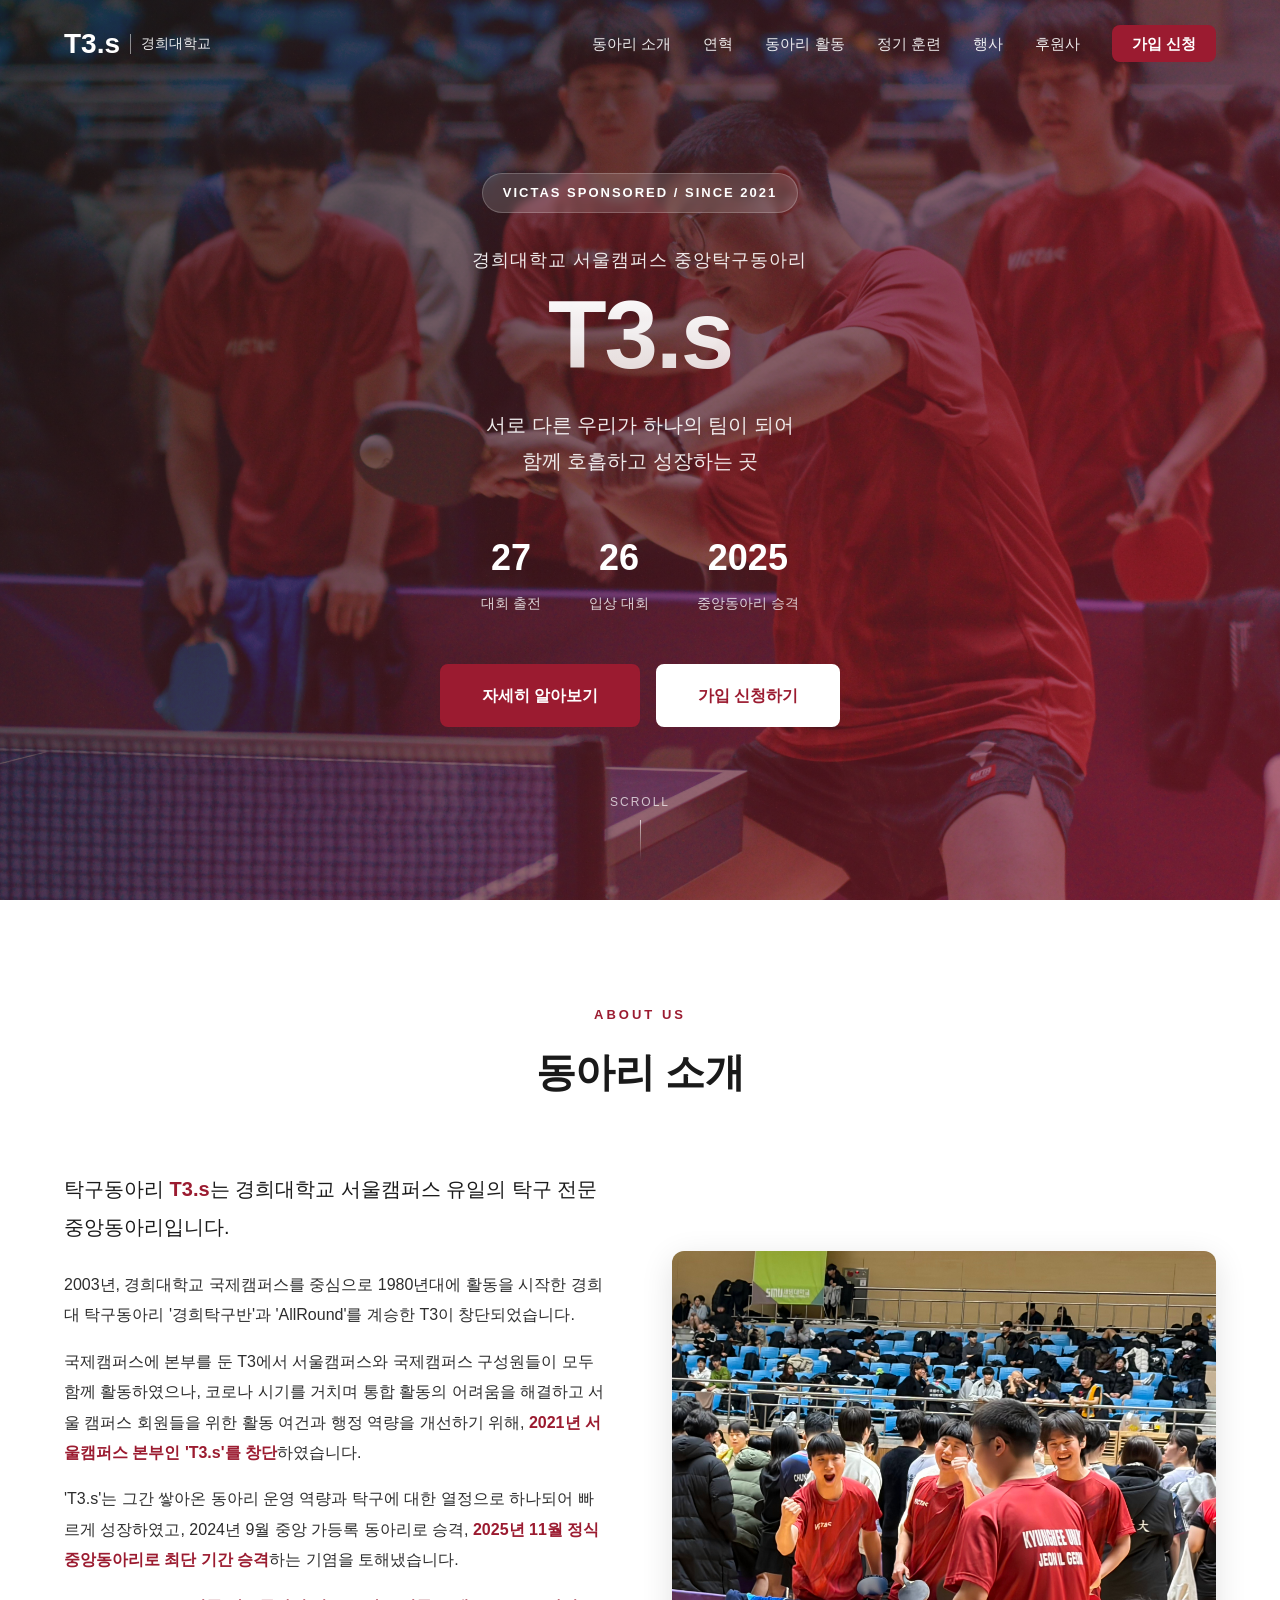
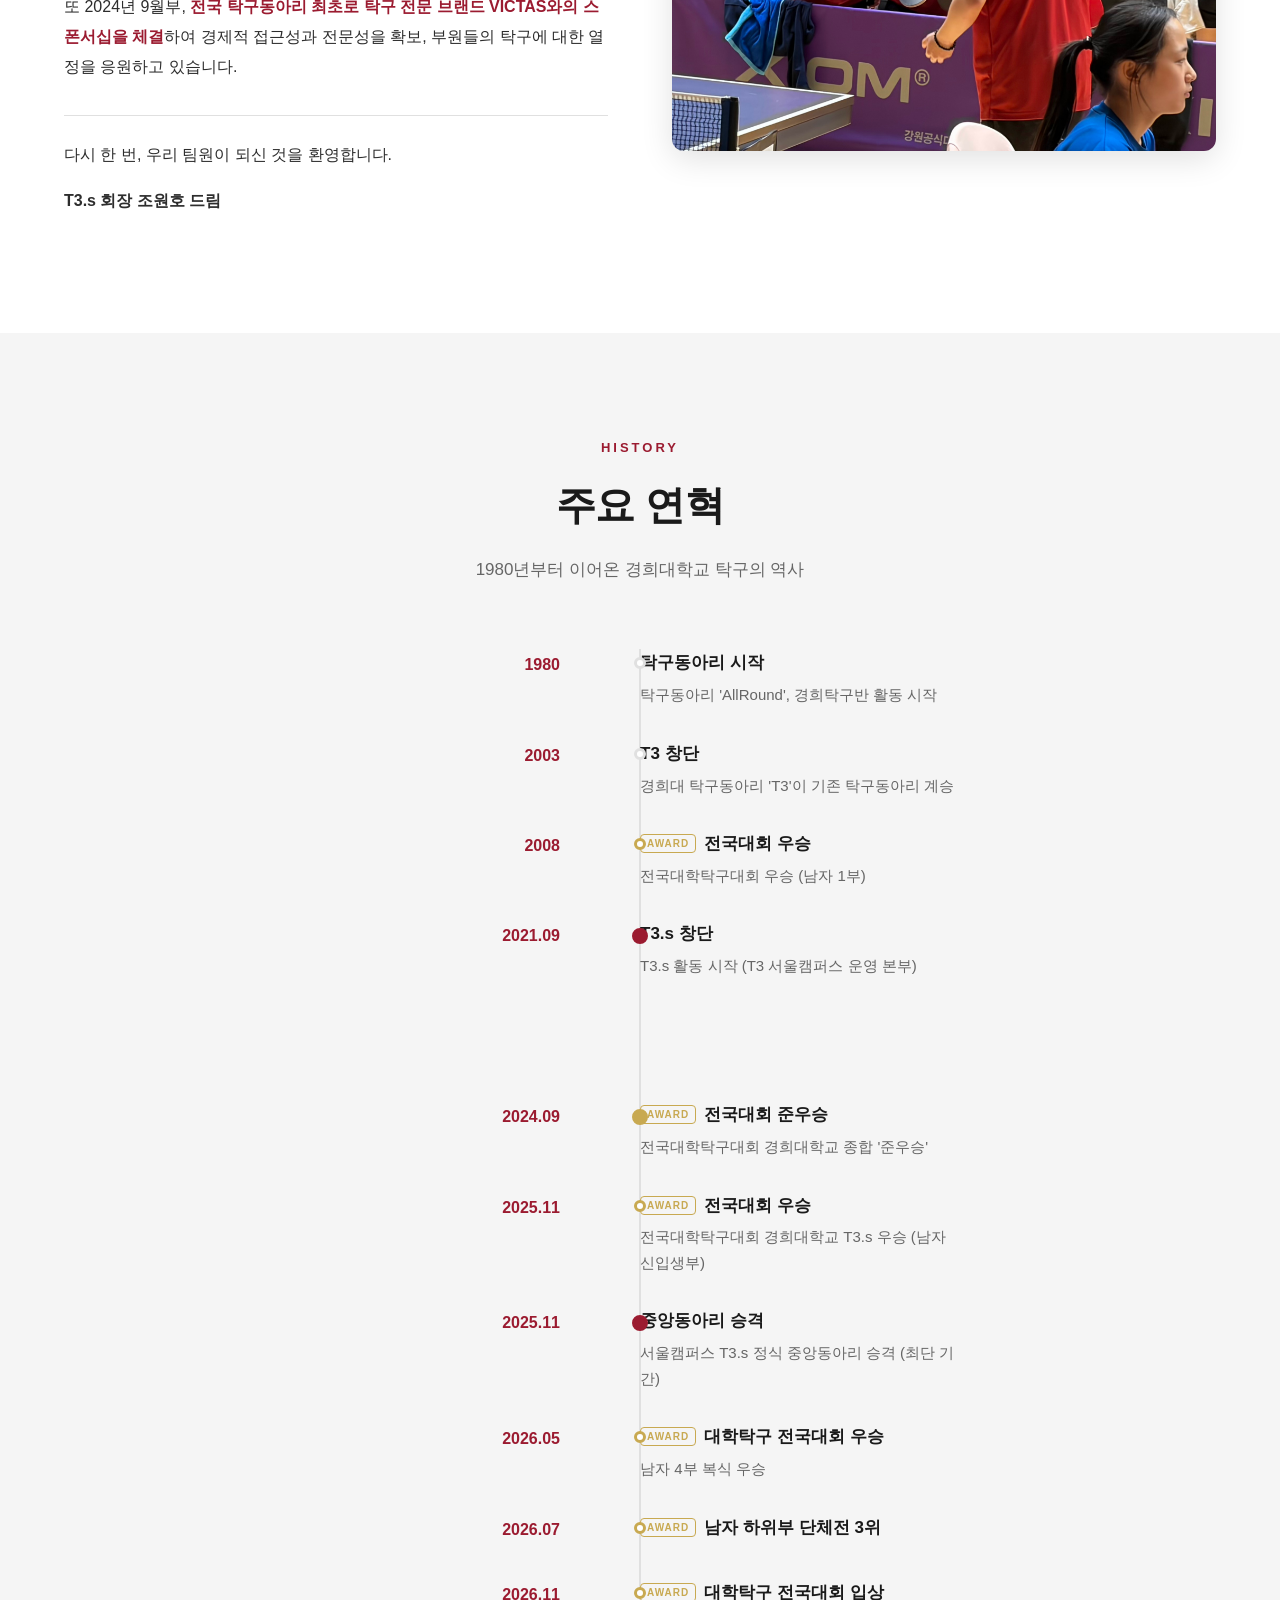
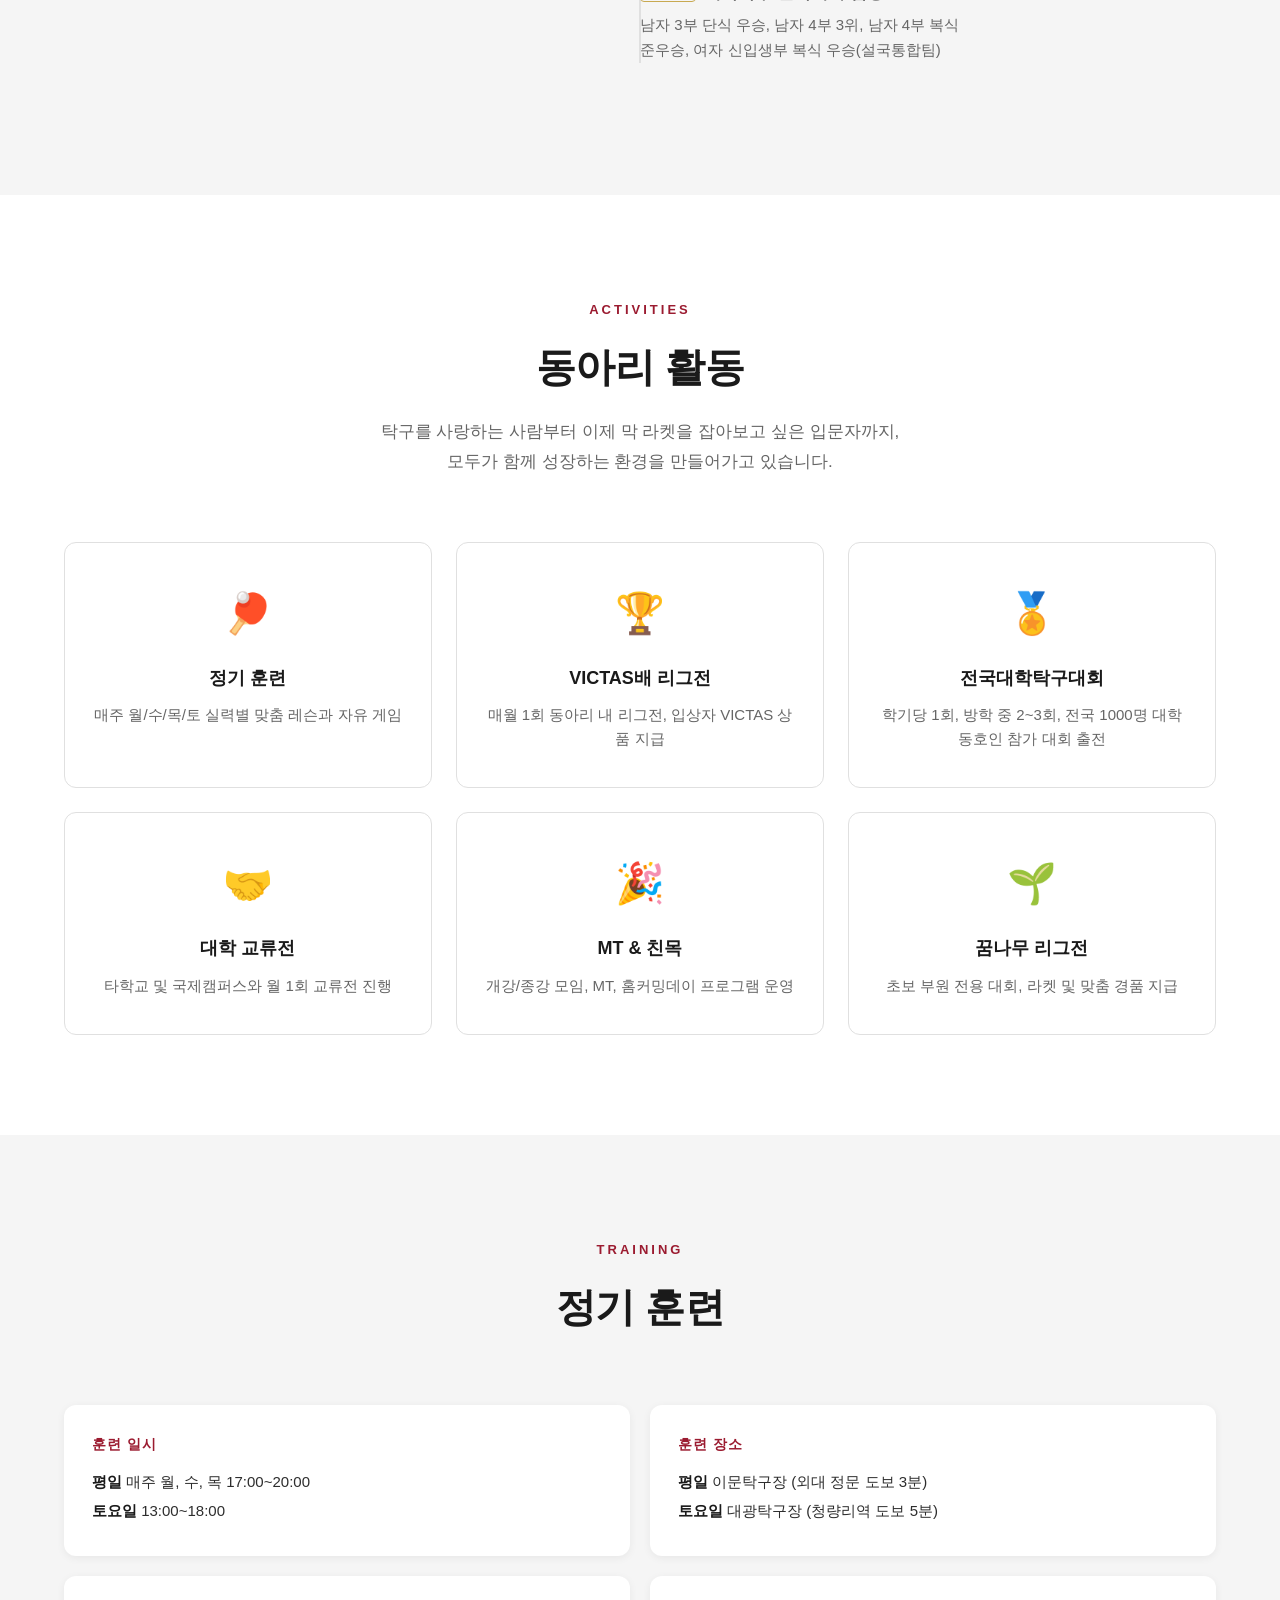
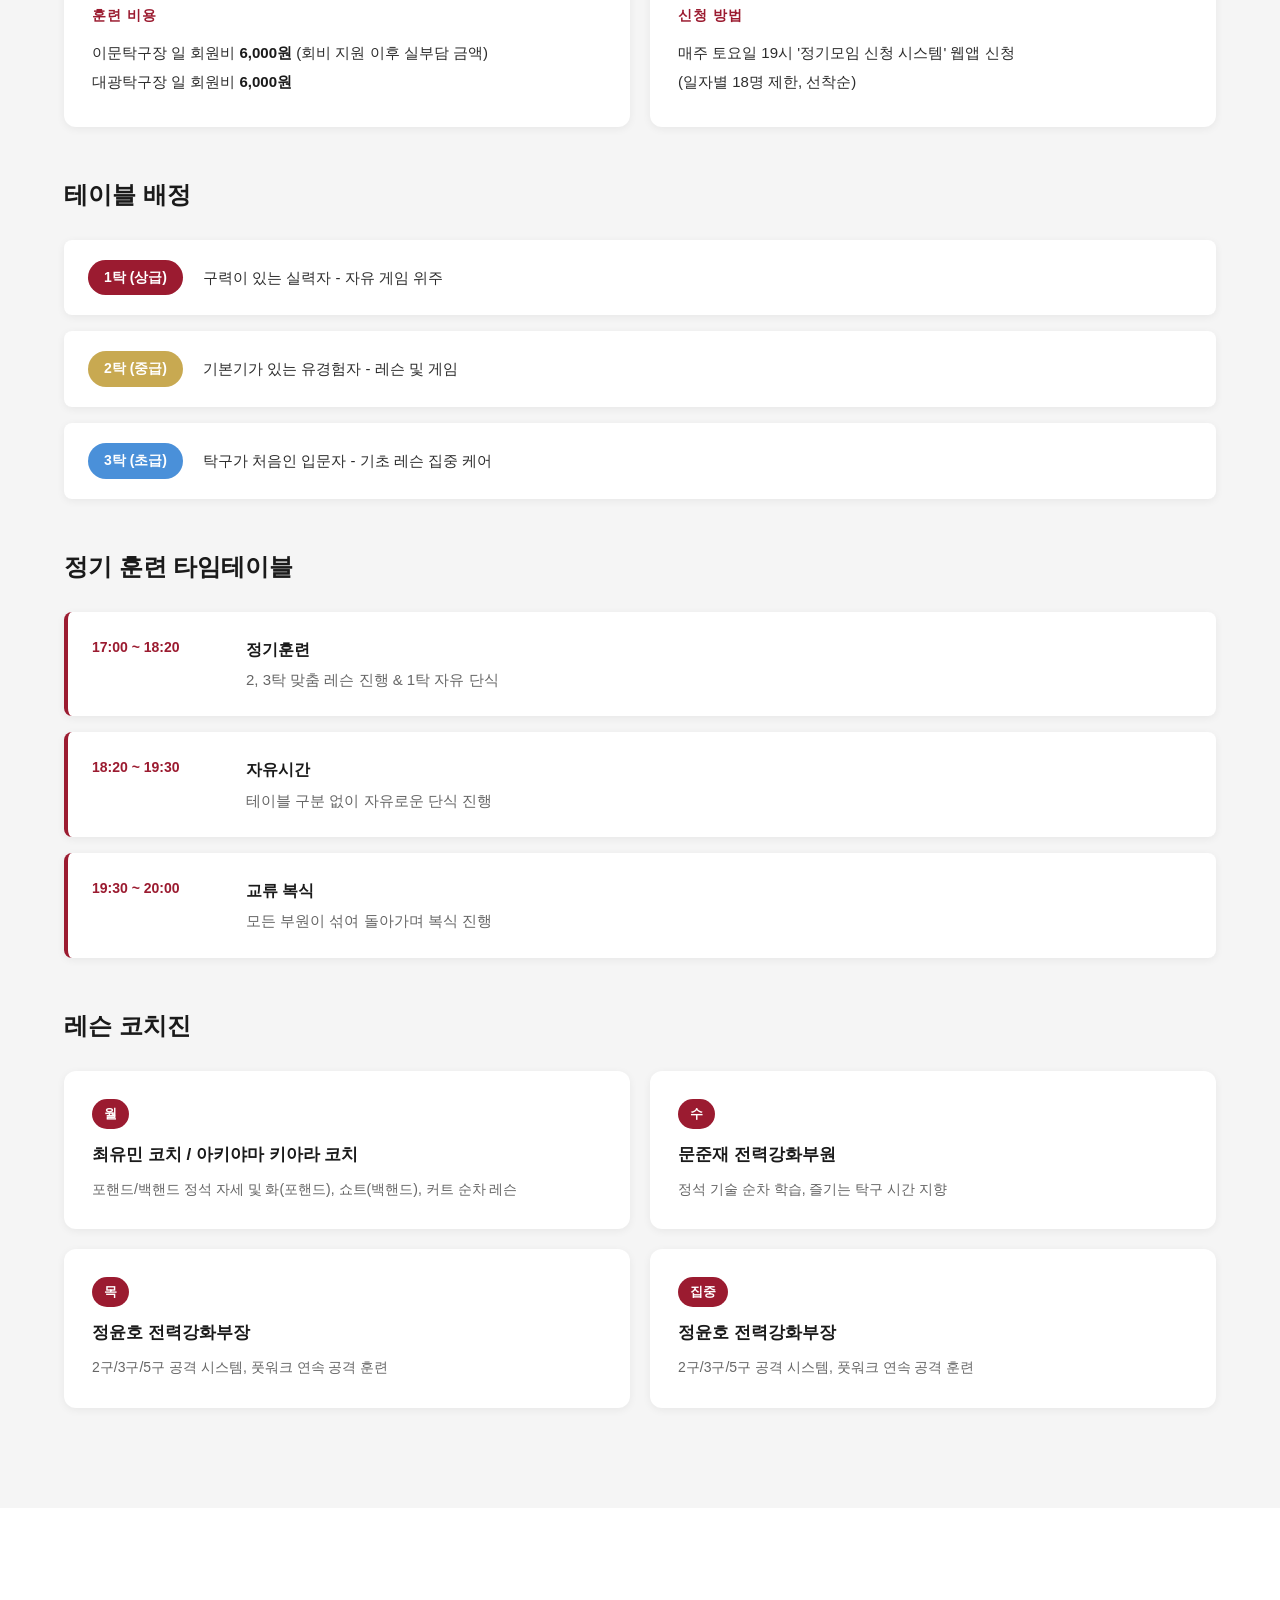
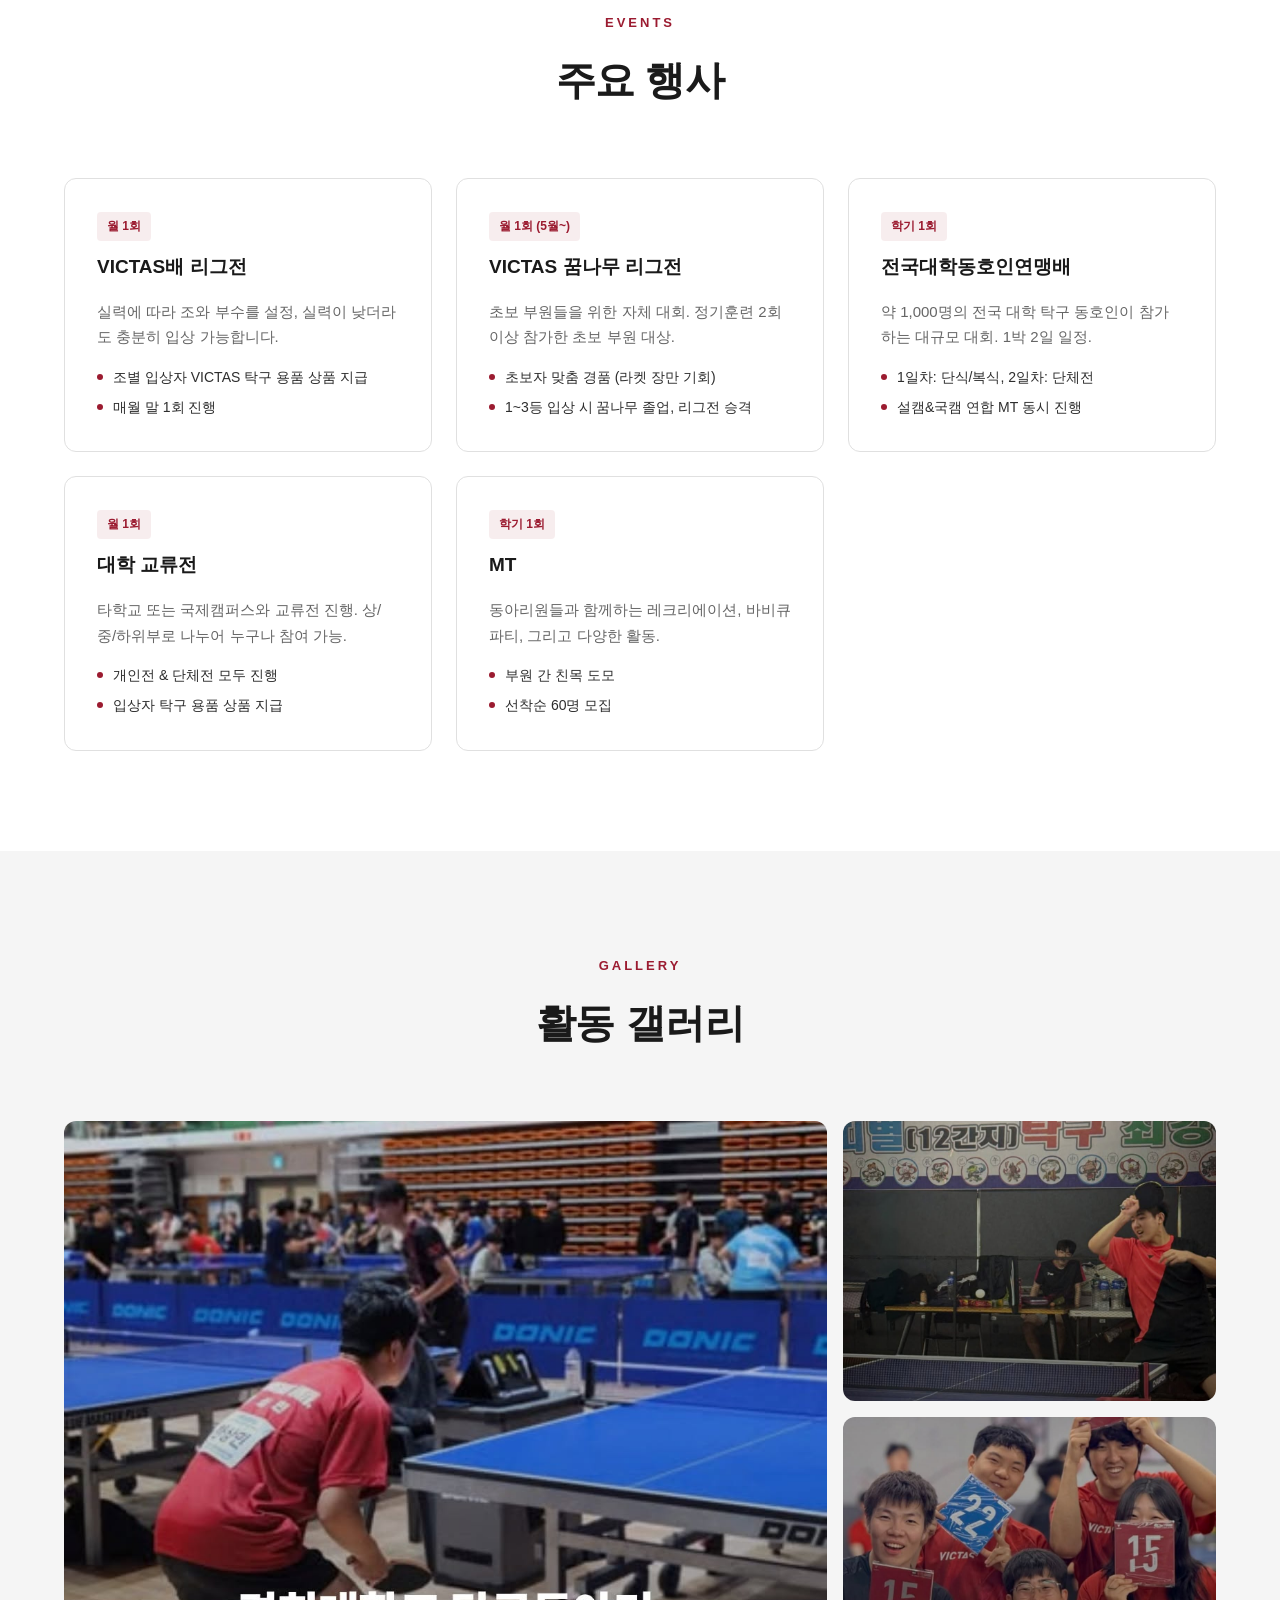
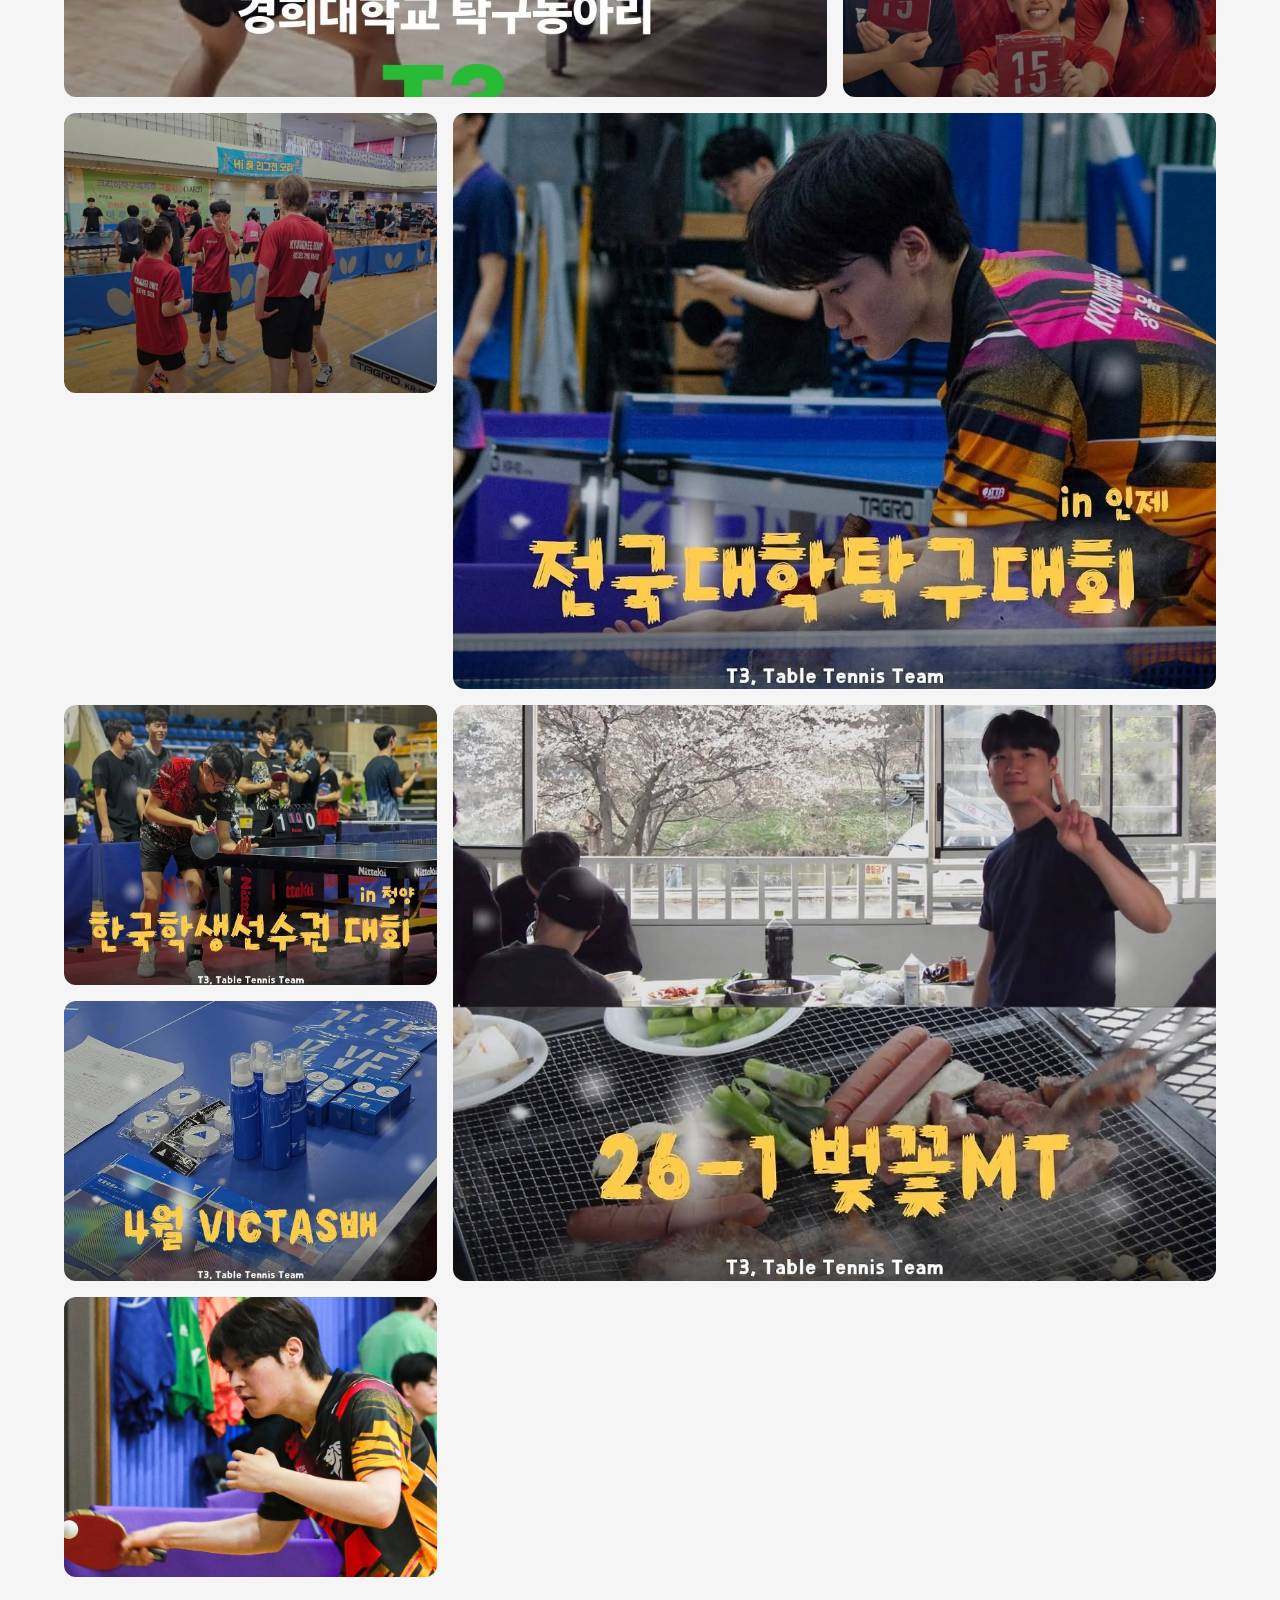
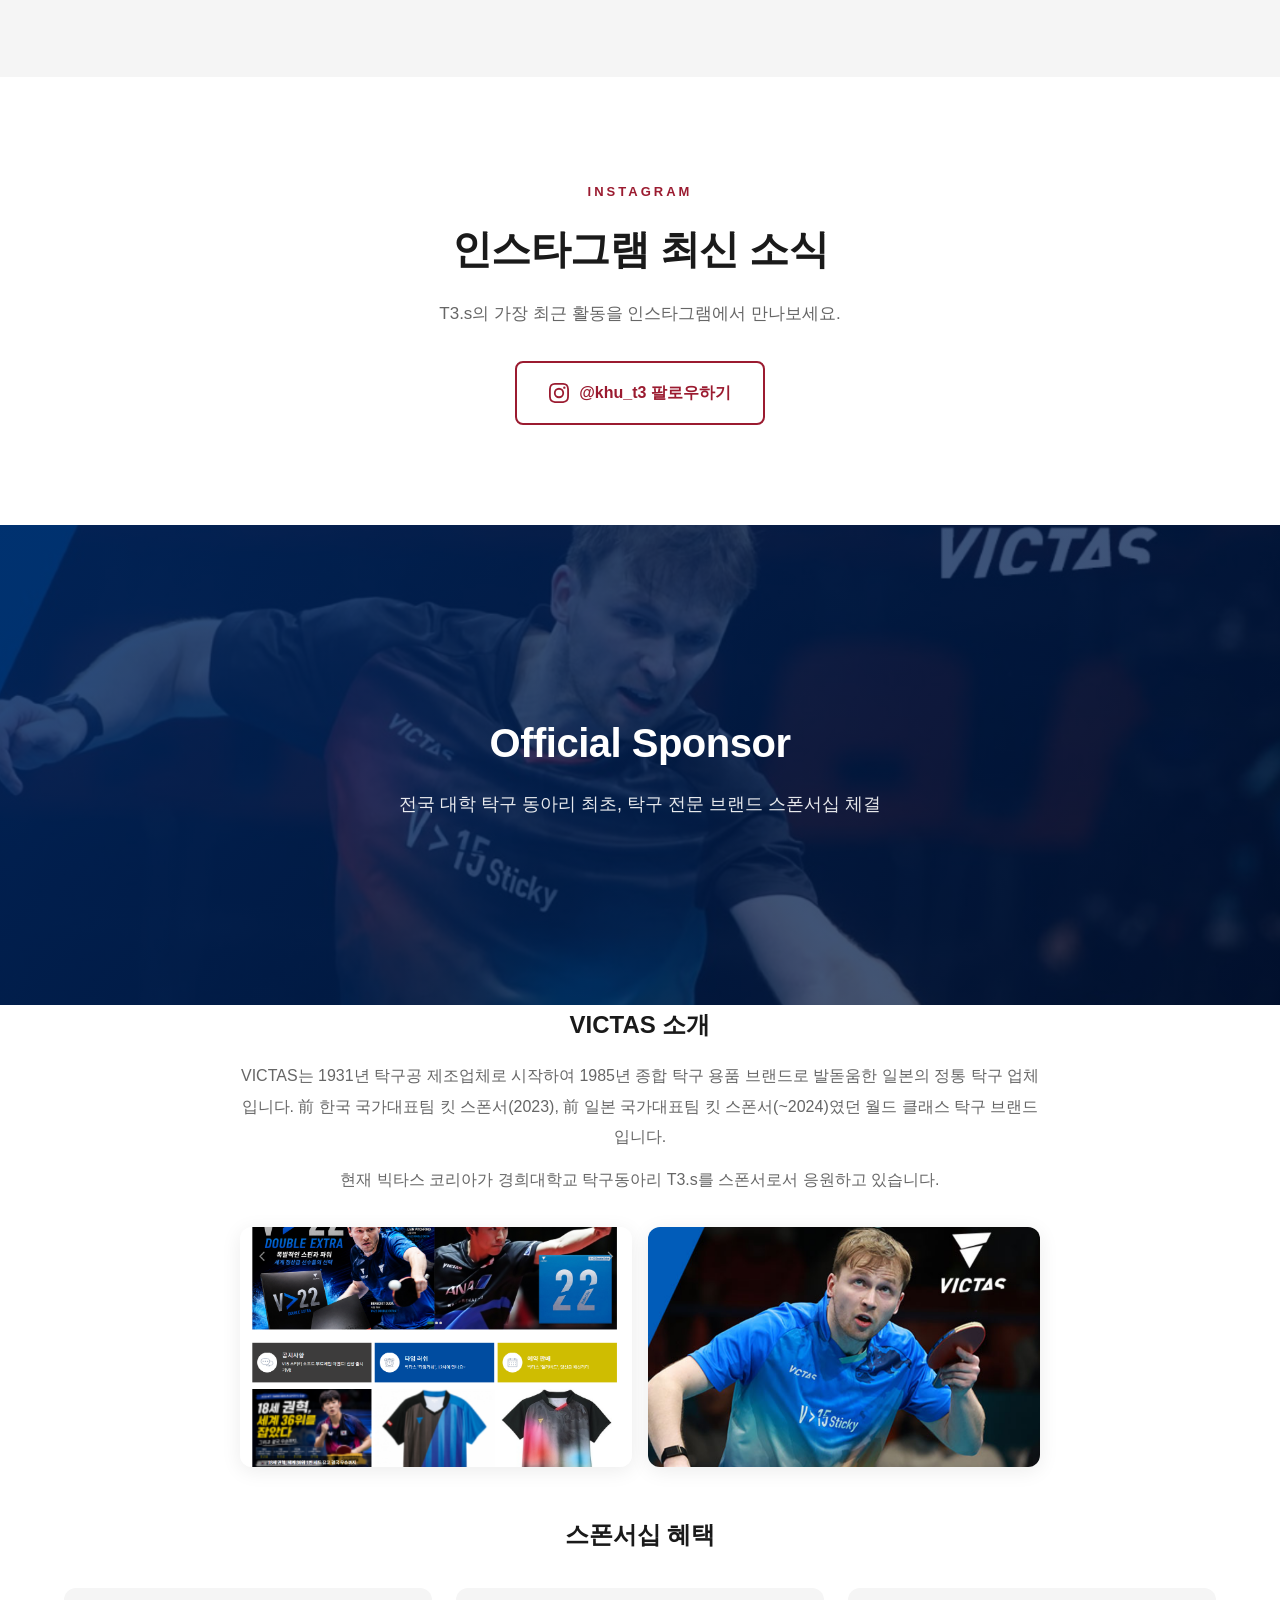
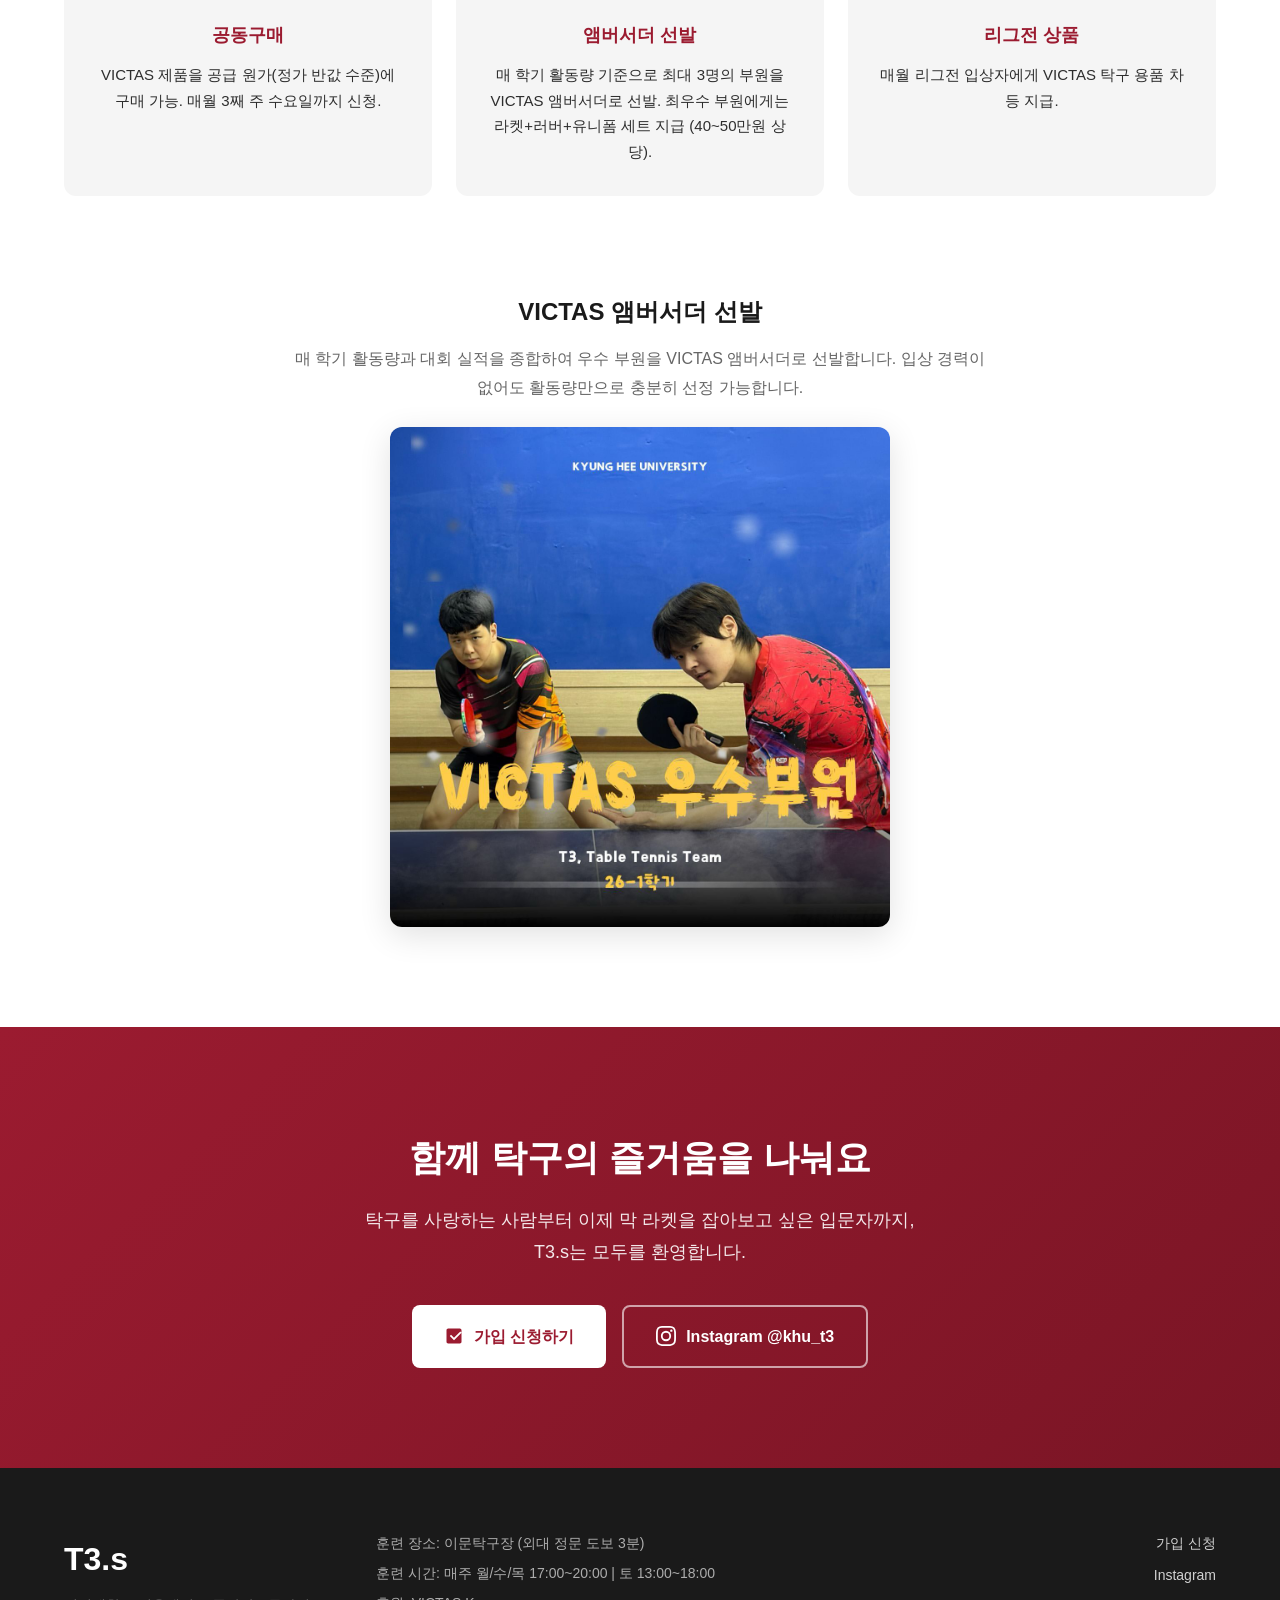
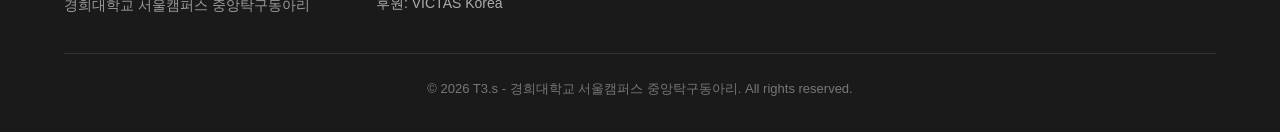
==== commit fef694b8: "Update index.html" ====
--- a/index.html
+++ b/index.html
@@ -44,7 +44,7 @@
             <div class="hero-overlay"></div>
         </div>
         <div class="hero-content">
-            <p class="hero-badge">VICTAS Sponsored / Since 2003</p>
+            <p class="hero-badge">VICTAS Sponsored / Since 2021</p>
             <h1 class="hero-title">
                 <span class="hero-title-sub">경희대학교 서울캠퍼스 중앙탁구동아리</span>
                 <span class="hero-title-main">T3.s</span>
@@ -189,7 +189,7 @@
                         </div>
                         <div class="training-detail-card">
                             <h4>신청 방법</h4>
-                            <p>매주 토요일 19시 카카오톡 투표</p>
+                            <p>매주 토요일 19시 '정기모임 신청 시스템' 웹앱 신청</p>
                             <p>(일자별 18명 제한, 선착순)</p>
                         </div>
                     </div>
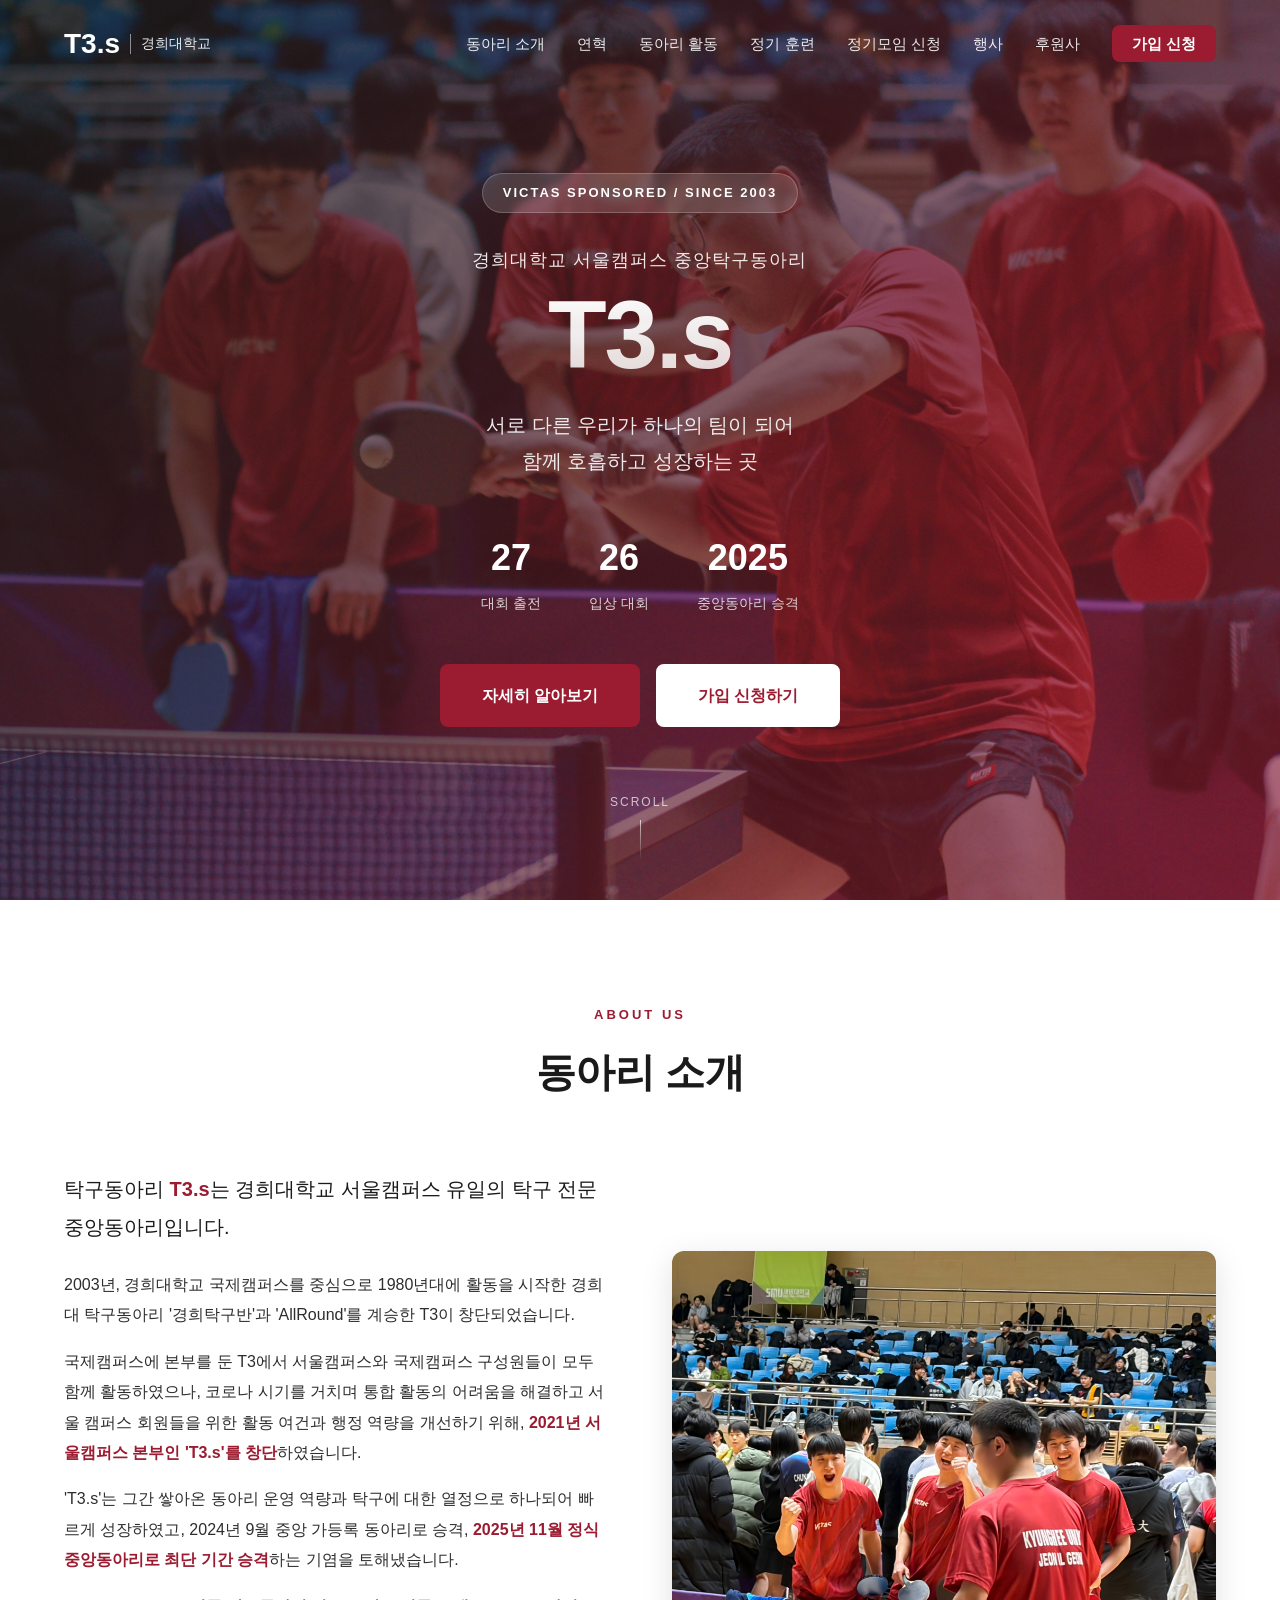
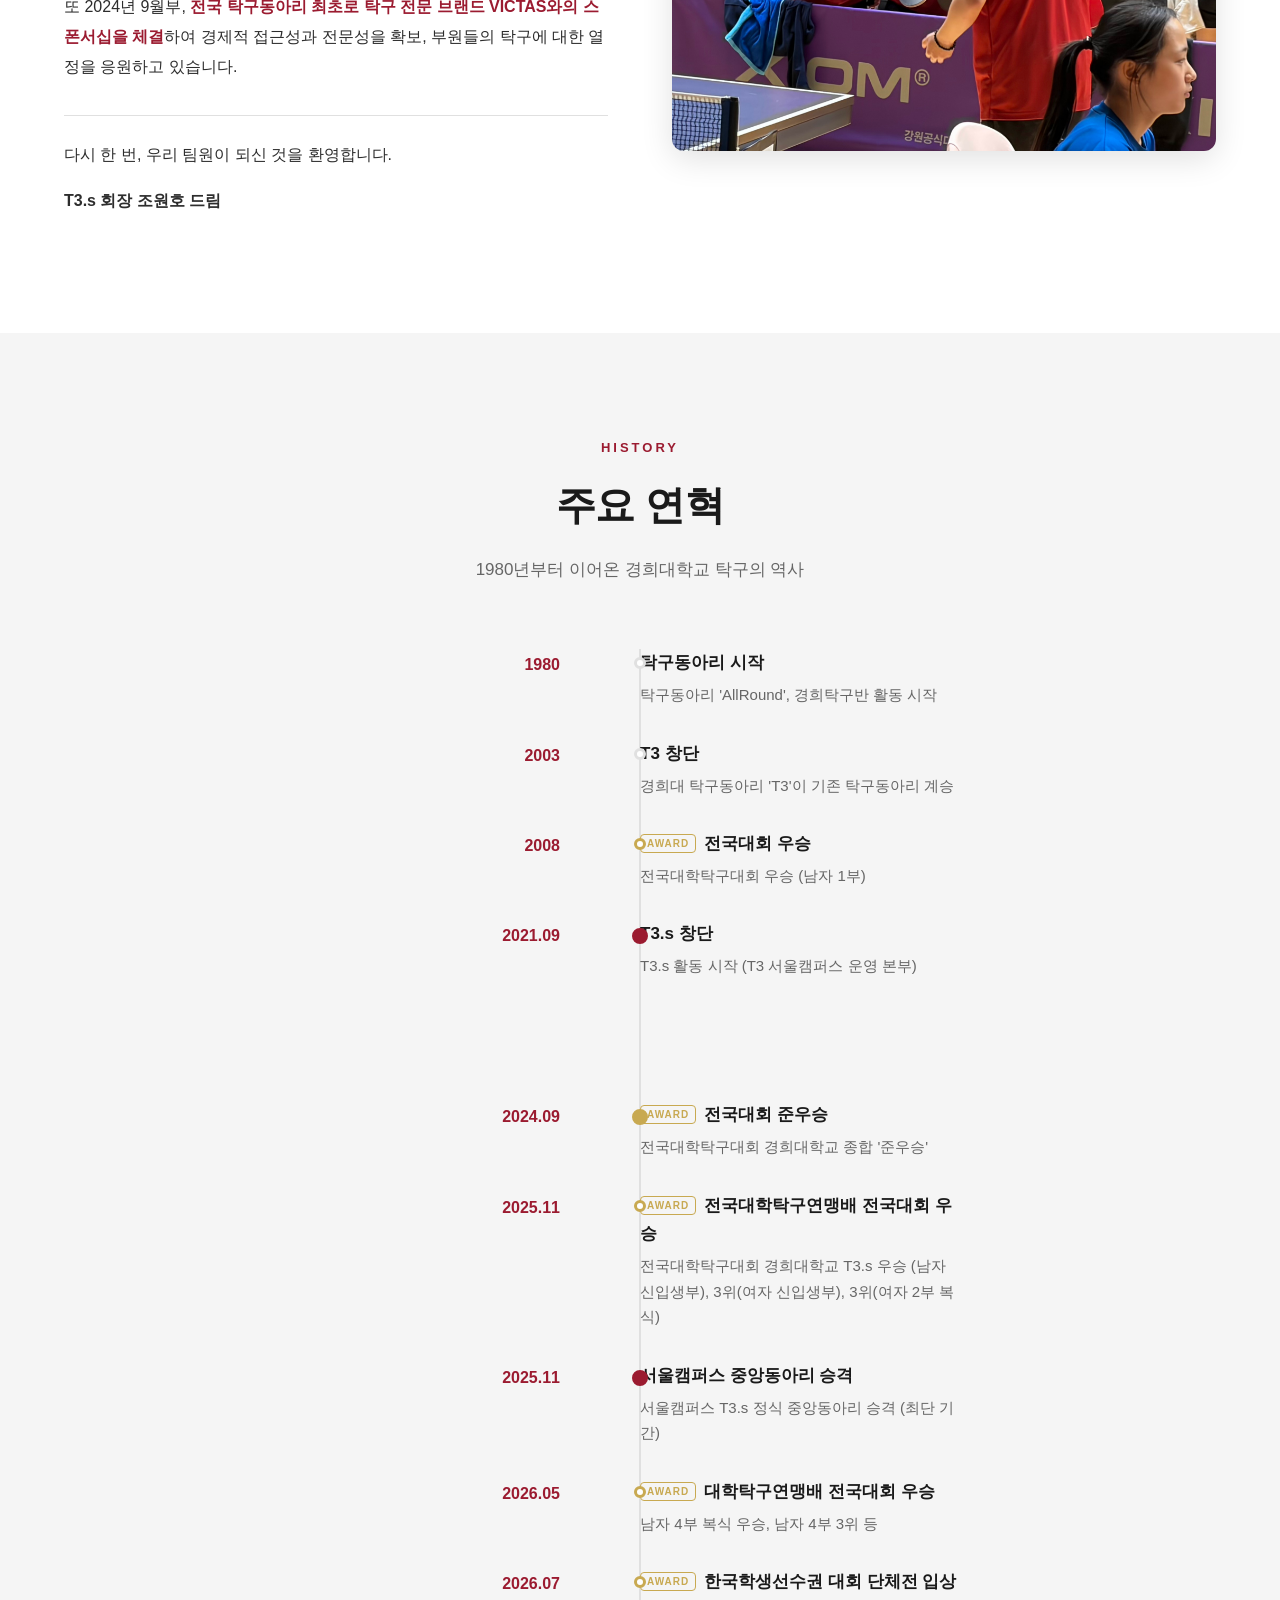
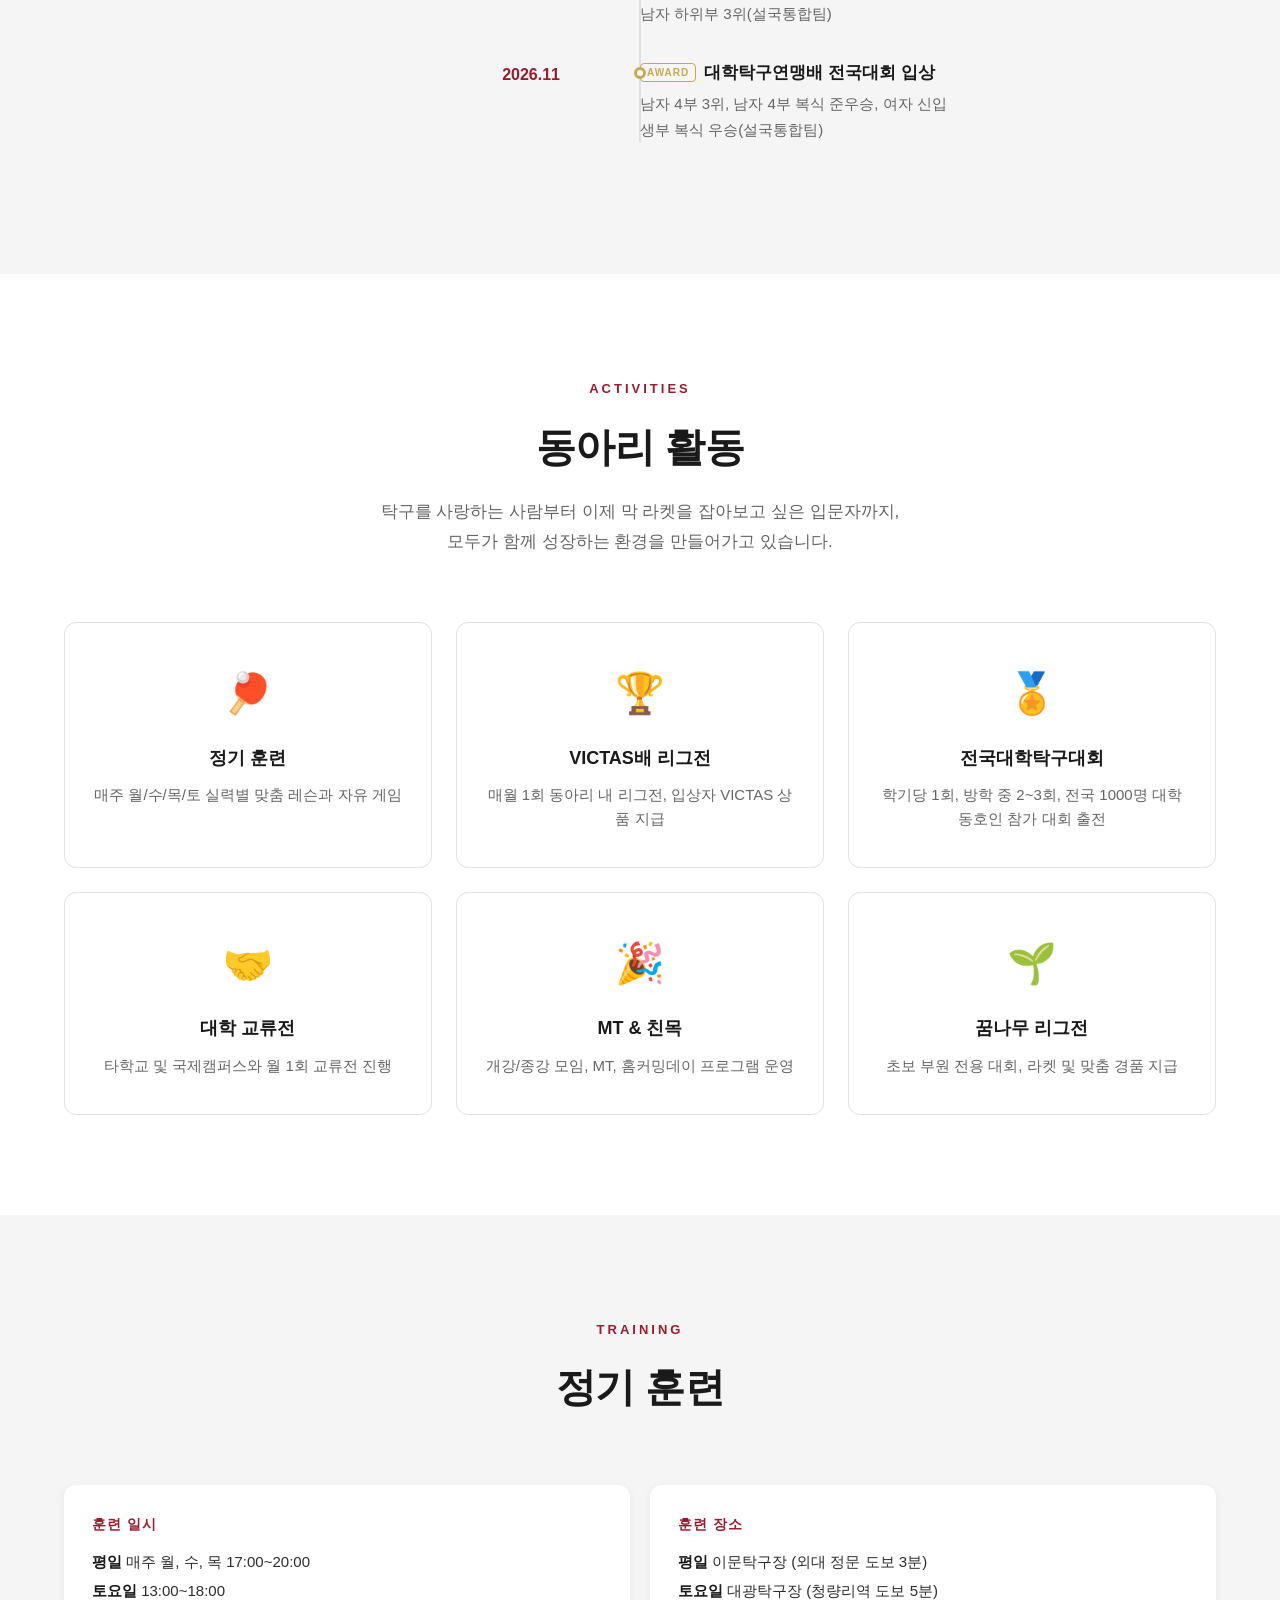
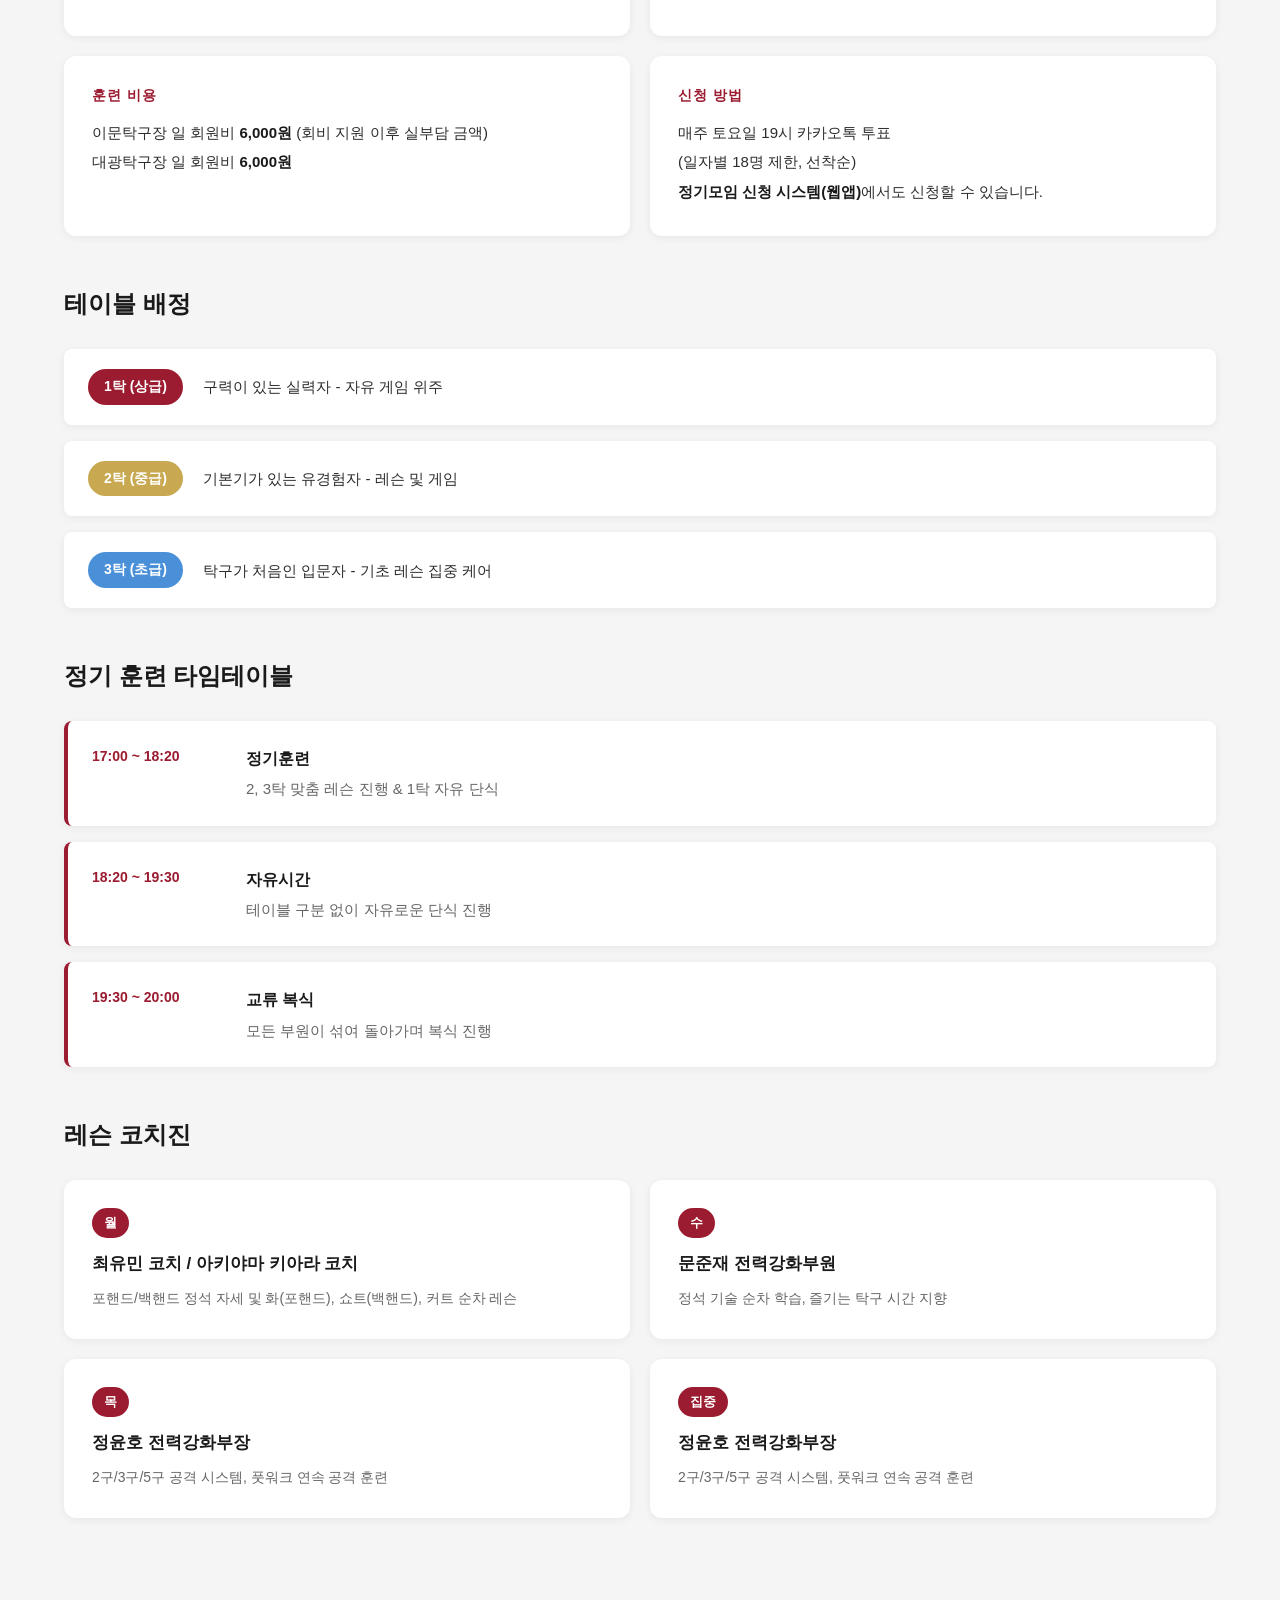
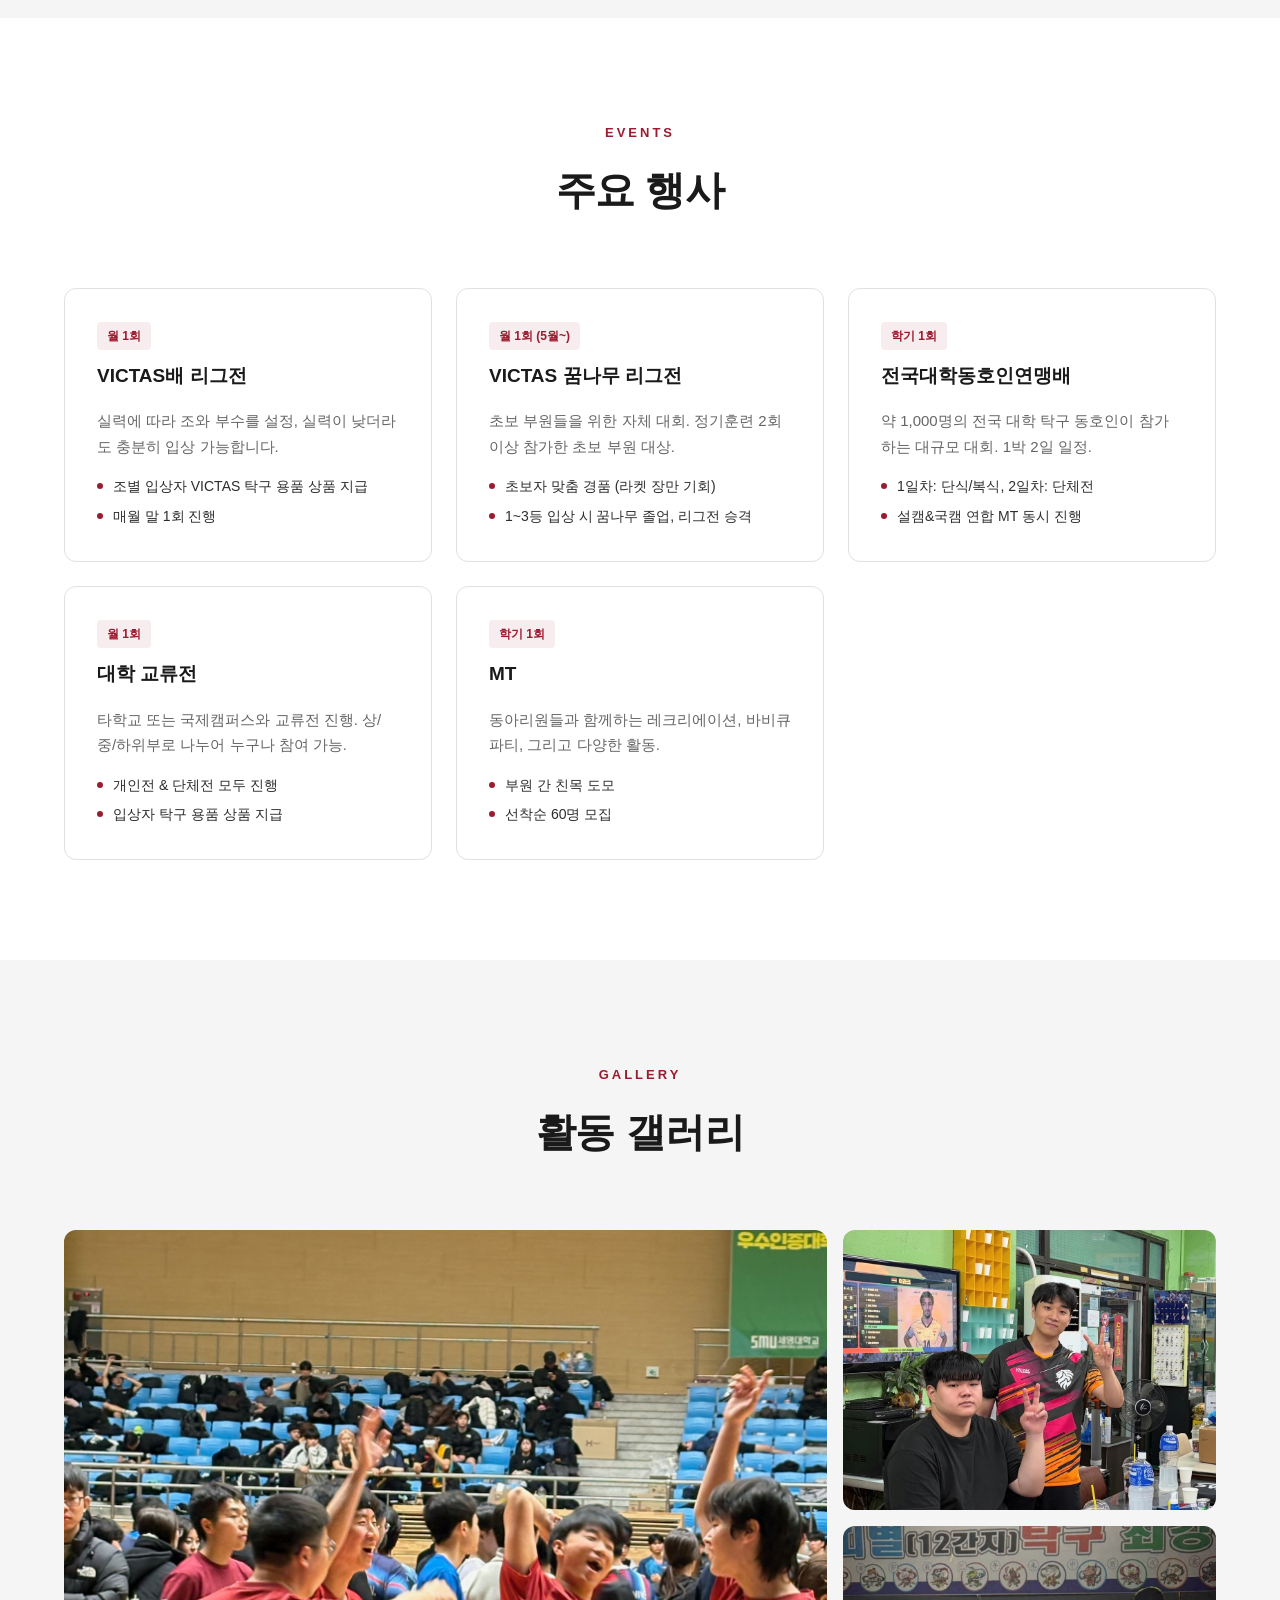
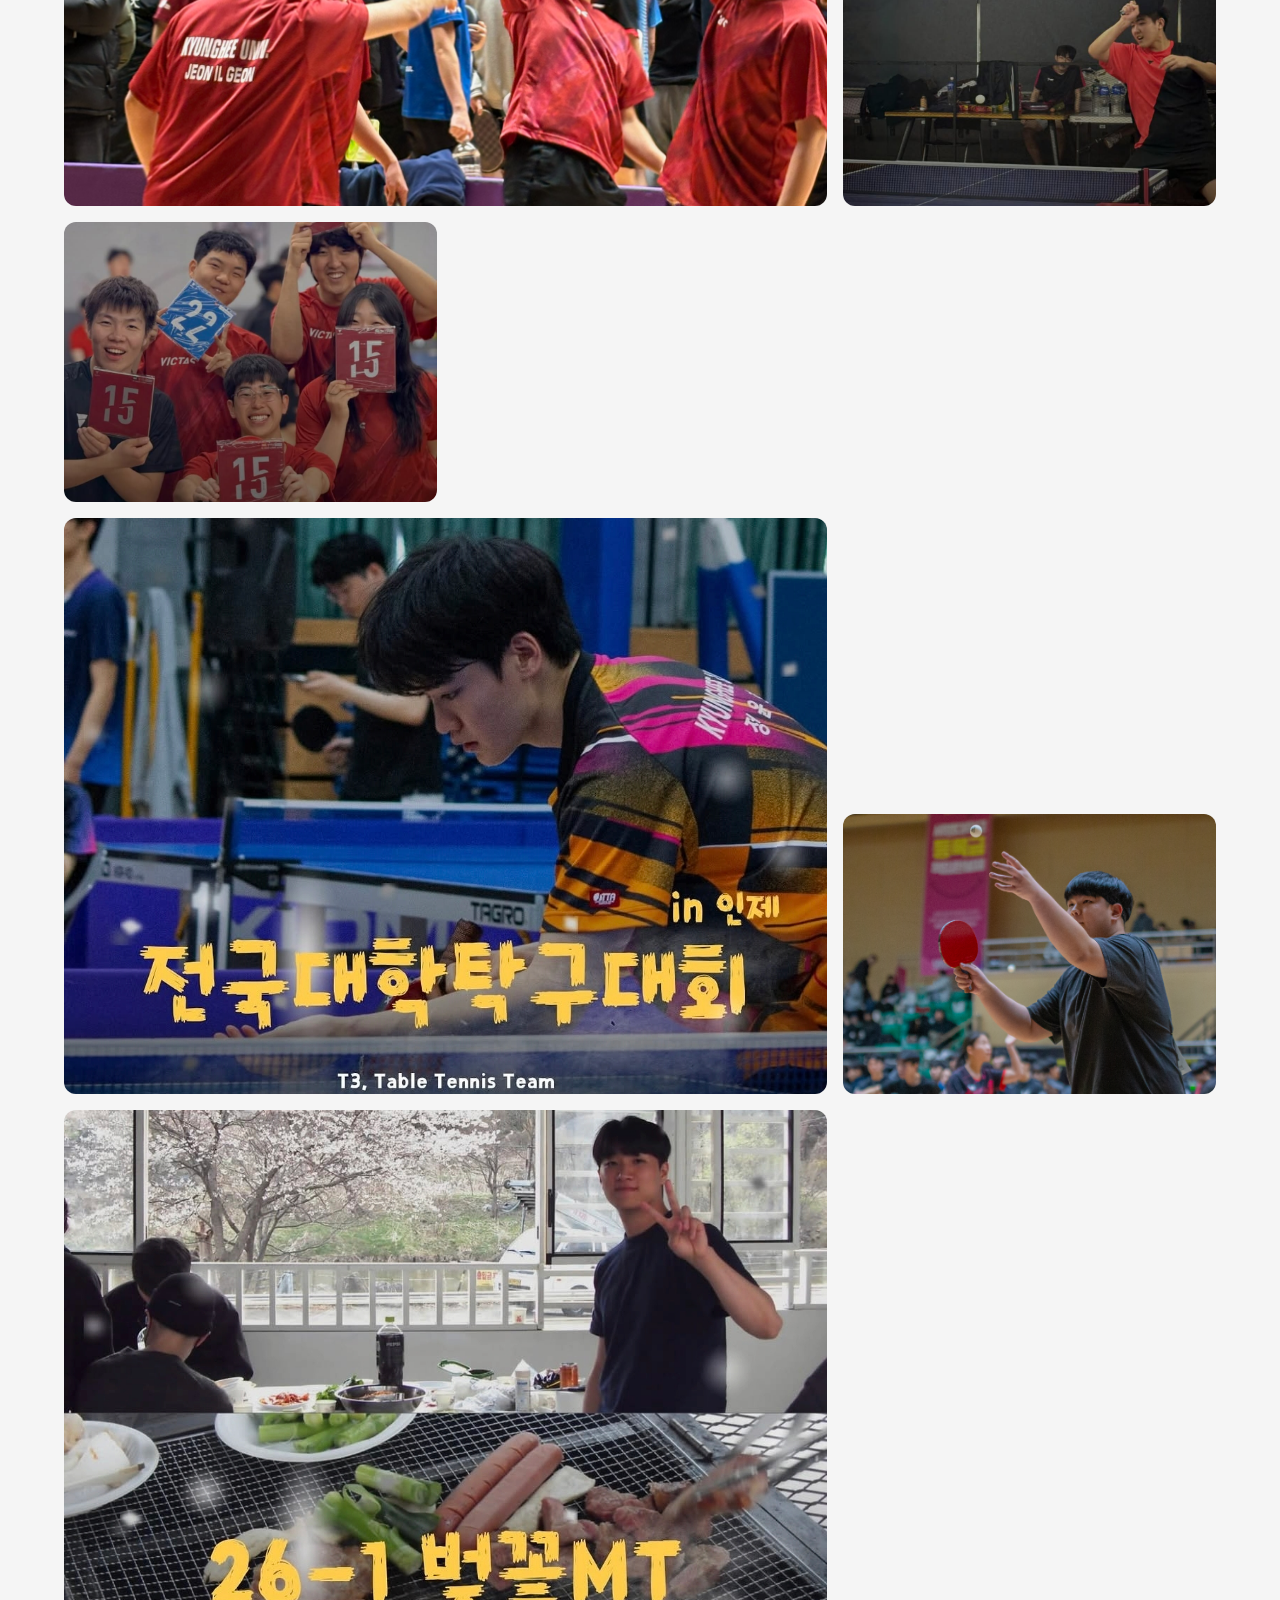
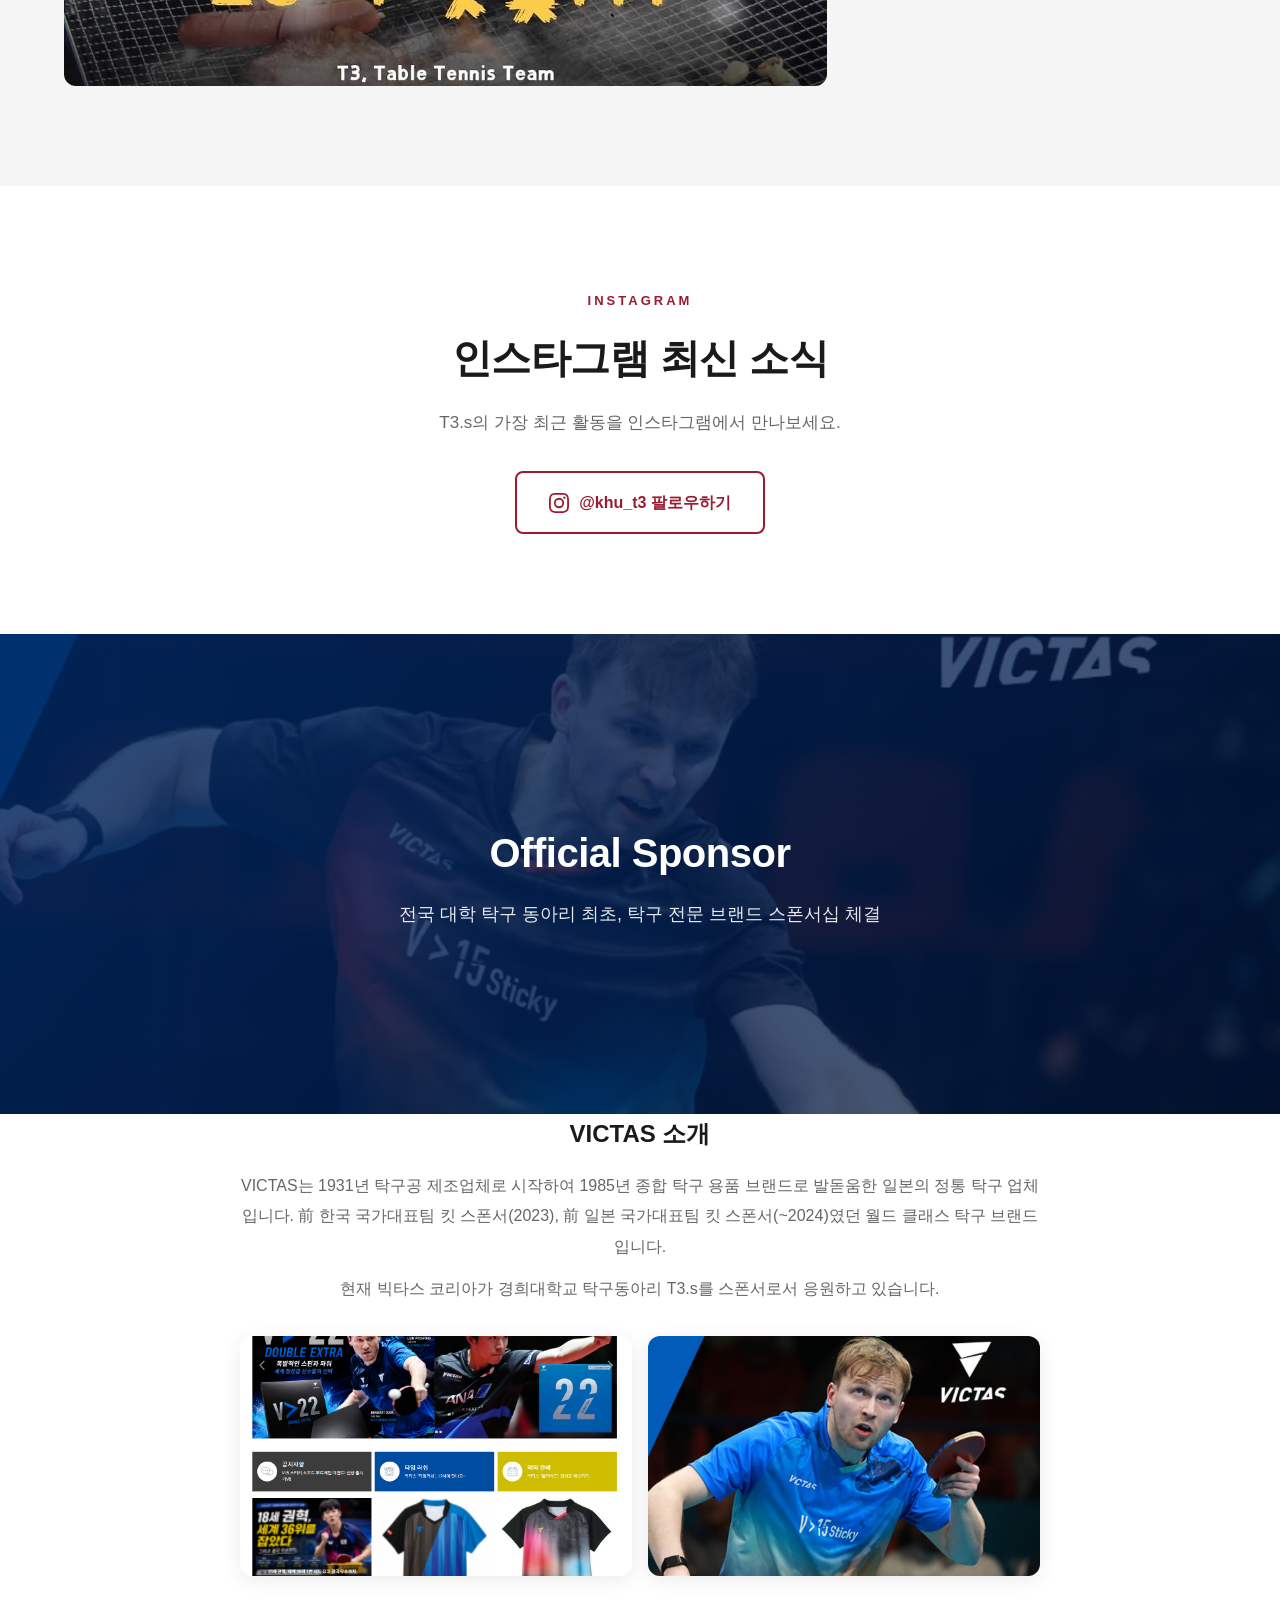
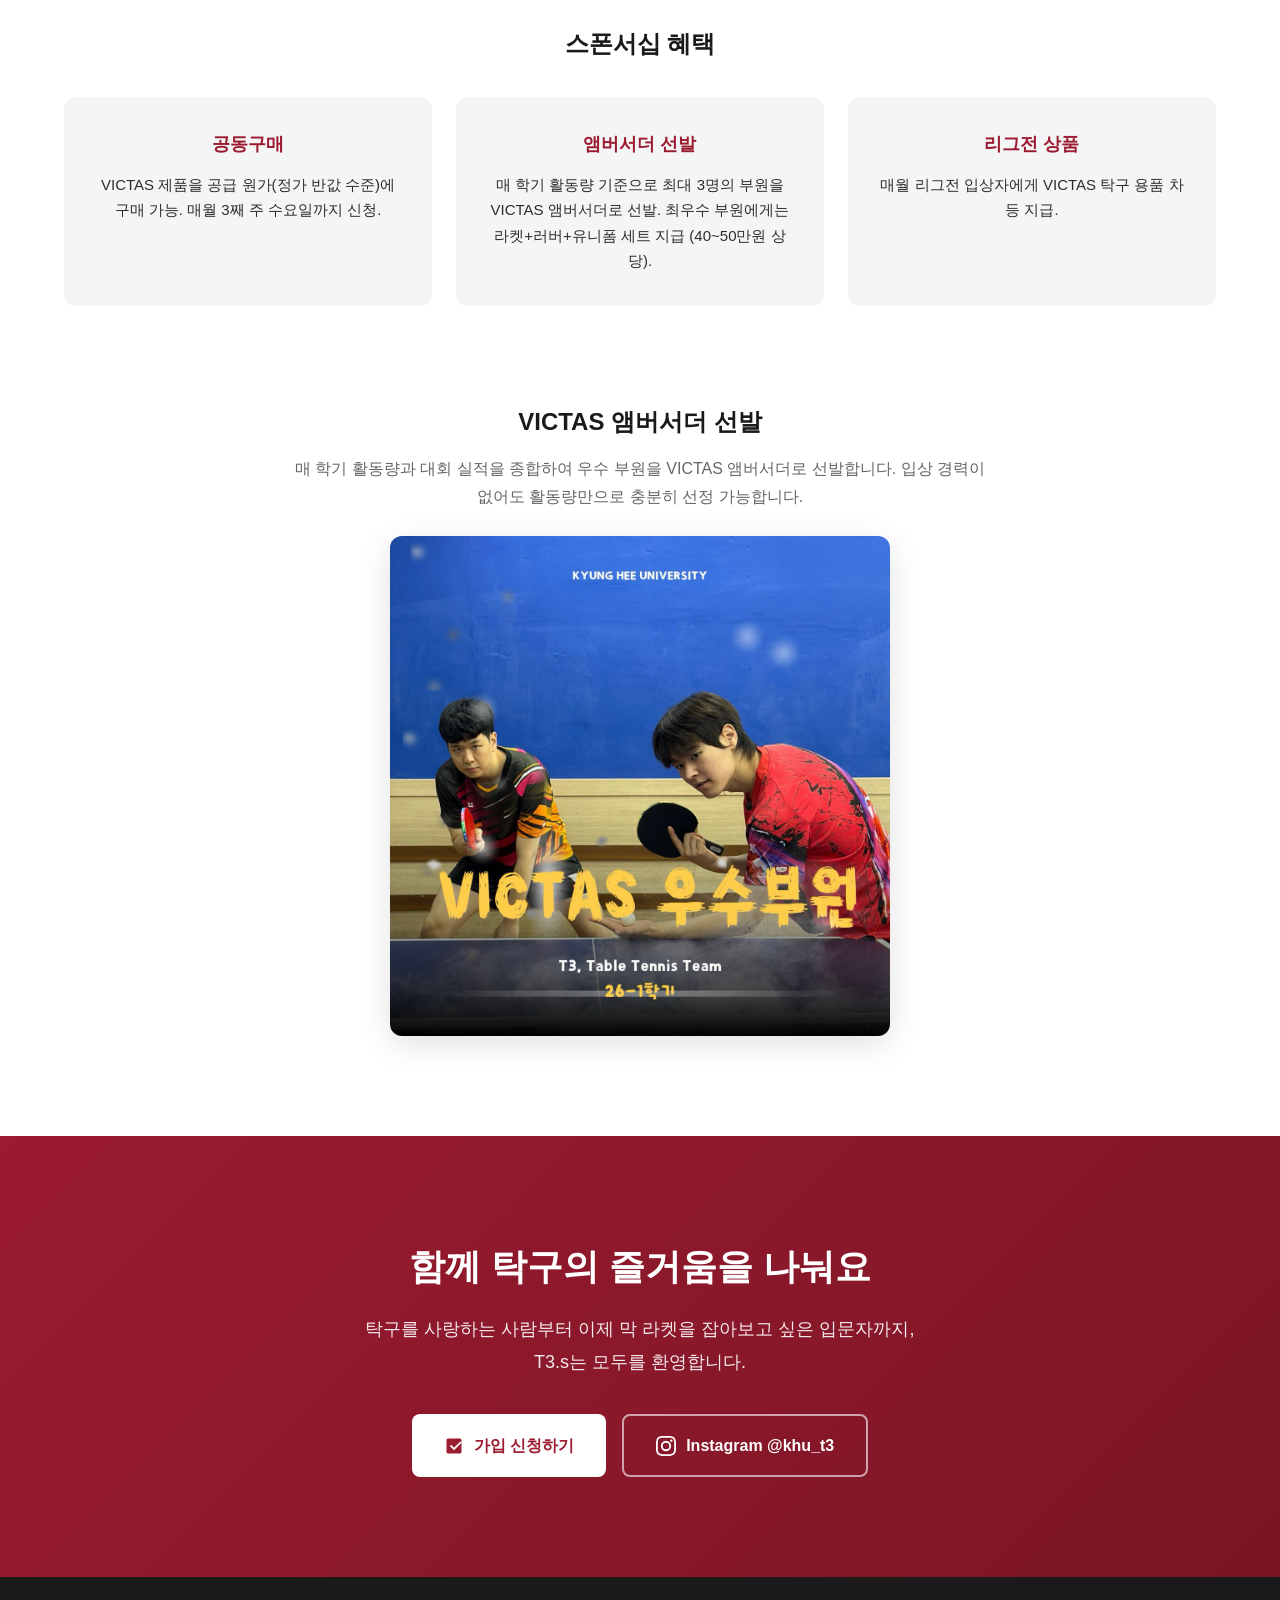
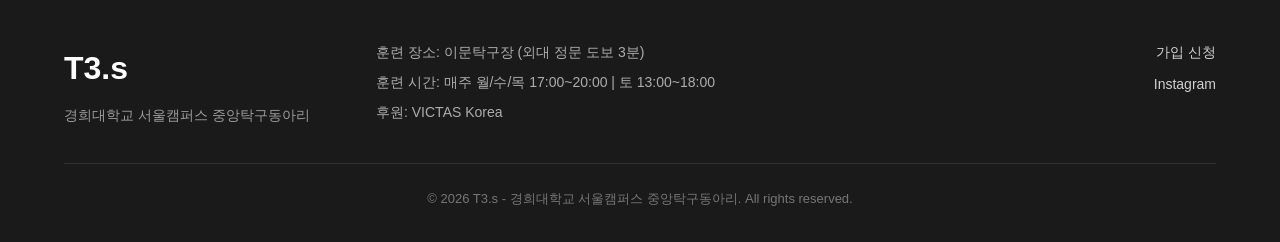
==== commit 0bf9d950: "기능: 상단 네비게이션에 정기모임 신청(웹앱) 링크 추가, 정기훈련 신청방법에도 링크 안내 추가, OG/Twitter 썸네일 메타태그 추가" ====
--- a/index.html
+++ b/index.html
@@ -5,6 +5,20 @@
     <meta name="viewport" content="width=device-width, initial-scale=1.0">
     <title>T3.s | 경희대학교 서울캠퍼스 중앙탁구동아리</title>
     <meta name="description" content="경희대학교 서울캠퍼스 유일의 탁구 전문 중앙동아리 T3.s - VICTAS 스폰서십 체결, 전국대학탁구대회 다수 입상">
+    <!-- 링크 공유 시 미리보기 썸네일(카카오톡/슬랙 등)에 사용되는 Open Graph 태그.
+         og:image는 /api/og-image 로 연결되어 있어, /admin 에서 대문(히어로) 사진을 바꾸면
+         재배포 후 썸네일도 함께 자동으로 바뀝니다. -->
+    <meta property="og:type" content="website">
+    <meta property="og:url" content="https://khu-t3-seoul.vercel.app/">
+    <meta property="og:title" content="T3.s | 경희대학교 서울캠퍼스 중앙탁구동아리">
+    <meta property="og:description" content="경희대학교 서울캠퍼스 유일의 탁구 전문 중앙동아리 T3.s - VICTAS 스폰서십 체결, 전국대학탁구대회 다수 입상">
+    <meta property="og:image" content="https://khu-t3-seoul.vercel.app/api/og-image?key=hero">
+    <meta property="og:image:width" content="1200">
+    <meta property="og:image:height" content="630">
+    <meta name="twitter:card" content="summary_large_image">
+    <meta name="twitter:title" content="T3.s | 경희대학교 서울캠퍼스 중앙탁구동아리">
+    <meta name="twitter:description" content="경희대학교 서울캠퍼스 유일의 탁구 전문 중앙동아리 T3.s - VICTAS 스폰서십 체결, 전국대학탁구대회 다수 입상">
+    <meta name="twitter:image" content="https://khu-t3-seoul.vercel.app/api/og-image?key=hero">
     <link rel="preconnect" href="https://cdn.jsdelivr.net">
     <link href="https://cdn.jsdelivr.net/gh/orioncactus/pretendard@v1.3.9/dist/web/static/pretendard.min.css" rel="stylesheet">
     <link href="https://fonts.googleapis.com/css2?family=Montserrat:wght@700;900&display=swap" rel="stylesheet">
@@ -29,6 +43,7 @@
                 <li><a href="#history" class="nav-link">연혁</a></li>
                 <li><a href="#activities" class="nav-link">동아리 활동</a></li>
                 <li><a href="#training" class="nav-link">정기 훈련</a></li>
+                <li><a href="https://script.google.com/a/macros/khu.ac.kr/s/AKfycbyU6z7katGkUfUQtMco5iytBco_TQQngv63Dp0wrsNKf5tO3-U9sj37t9_QJUkANf2b/exec" target="_blank" rel="noopener noreferrer" class="nav-link">정기모임 신청</a></li>
                 <li><a href="#events" class="nav-link">행사</a></li>
                 <li><a href="#sponsor" class="nav-link">후원사</a></li>
                 <li><a href="https://forms.gle/kYTTMtoNsH5cjTpa6" target="_blank" rel="noopener noreferrer" class="nav-link nav-link--cta">가입 신청</a></li>
@@ -40,11 +55,11 @@
     <section class="hero" id="hero">
         <div class="hero-bg">
             <!-- 대문 사진은 /admin 대시보드(content/site-images.json)에서 교체할 수 있습니다 -->
-            <img src="images/hero-team.jpg" alt="T3.s 단체 사진" class="hero-bg-img" id="heroBgImage">
+            <img src="images/hero-team.jpg" alt="T3.s 단체 사진" class="hero-bg-img js-photo" id="heroBgImage">
             <div class="hero-overlay"></div>
         </div>
         <div class="hero-content">
-            <p class="hero-badge">VICTAS Sponsored / Since 2021</p>
+            <p class="hero-badge">VICTAS Sponsored / Since 2003</p>
             <h1 class="hero-title">
                 <span class="hero-title-sub">경희대학교 서울캠퍼스 중앙탁구동아리</span>
                 <span class="hero-title-main">T3.s</span>
@@ -100,7 +115,7 @@
                 </div>
                 <div class="about-image">
                     <!-- 소개 사진은 /admin 대시보드(content/site-images.json)에서 교체할 수 있습니다 -->
-                    <img src="images/about-team.jpg" alt="T3.s 팀 활동 사진" loading="lazy" id="aboutImage">
+                    <img src="images/about-team.jpg" alt="T3.s 팀 활동 사진" loading="lazy" id="aboutImage" class="js-photo">
                 </div>
             </div>
         </div>
@@ -189,8 +204,9 @@
                         </div>
                         <div class="training-detail-card">
                             <h4>신청 방법</h4>
-                            <p>매주 토요일 19시 '정기모임 신청 시스템' 웹앱 신청</p>
+                            <p>매주 토요일 19시 카카오톡 투표</p>
                             <p>(일자별 18명 제한, 선착순)</p>
+                            <p><a href="https://script.google.com/a/macros/khu.ac.kr/s/AKfycbyU6z7katGkUfUQtMco5iytBco_TQQngv63Dp0wrsNKf5tO3-U9sj37t9_QJUkANf2b/exec" target="_blank" rel="noopener noreferrer"><strong>정기모임 신청 시스템(웹앱)</strong></a>에서도 신청할 수 있습니다.</p>
                         </div>
                     </div>
 
@@ -415,7 +431,7 @@
                     <p class="outstanding-desc">매 학기 활동량과 대회 실적을 종합하여 우수 부원을 VICTAS 앰버서더로 선발합니다. 입상 경력이 없어도 활동량만으로 충분히 선정 가능합니다.</p>
                     <!-- 이 사진은 학기마다 /admin 대시보드(content/site-images.json)에서 교체합니다 -->
                     <div class="outstanding-image">
-                        <img src="images/victas-outstanding.jpg" alt="VICTAS 앰버서더 선발" loading="lazy" id="ambassadorImage">
+                        <img src="images/victas-outstanding.jpg" alt="VICTAS 앰버서더 선발" loading="lazy" id="ambassadorImage" class="js-photo">
                     </div>
                 </div>
             </div>
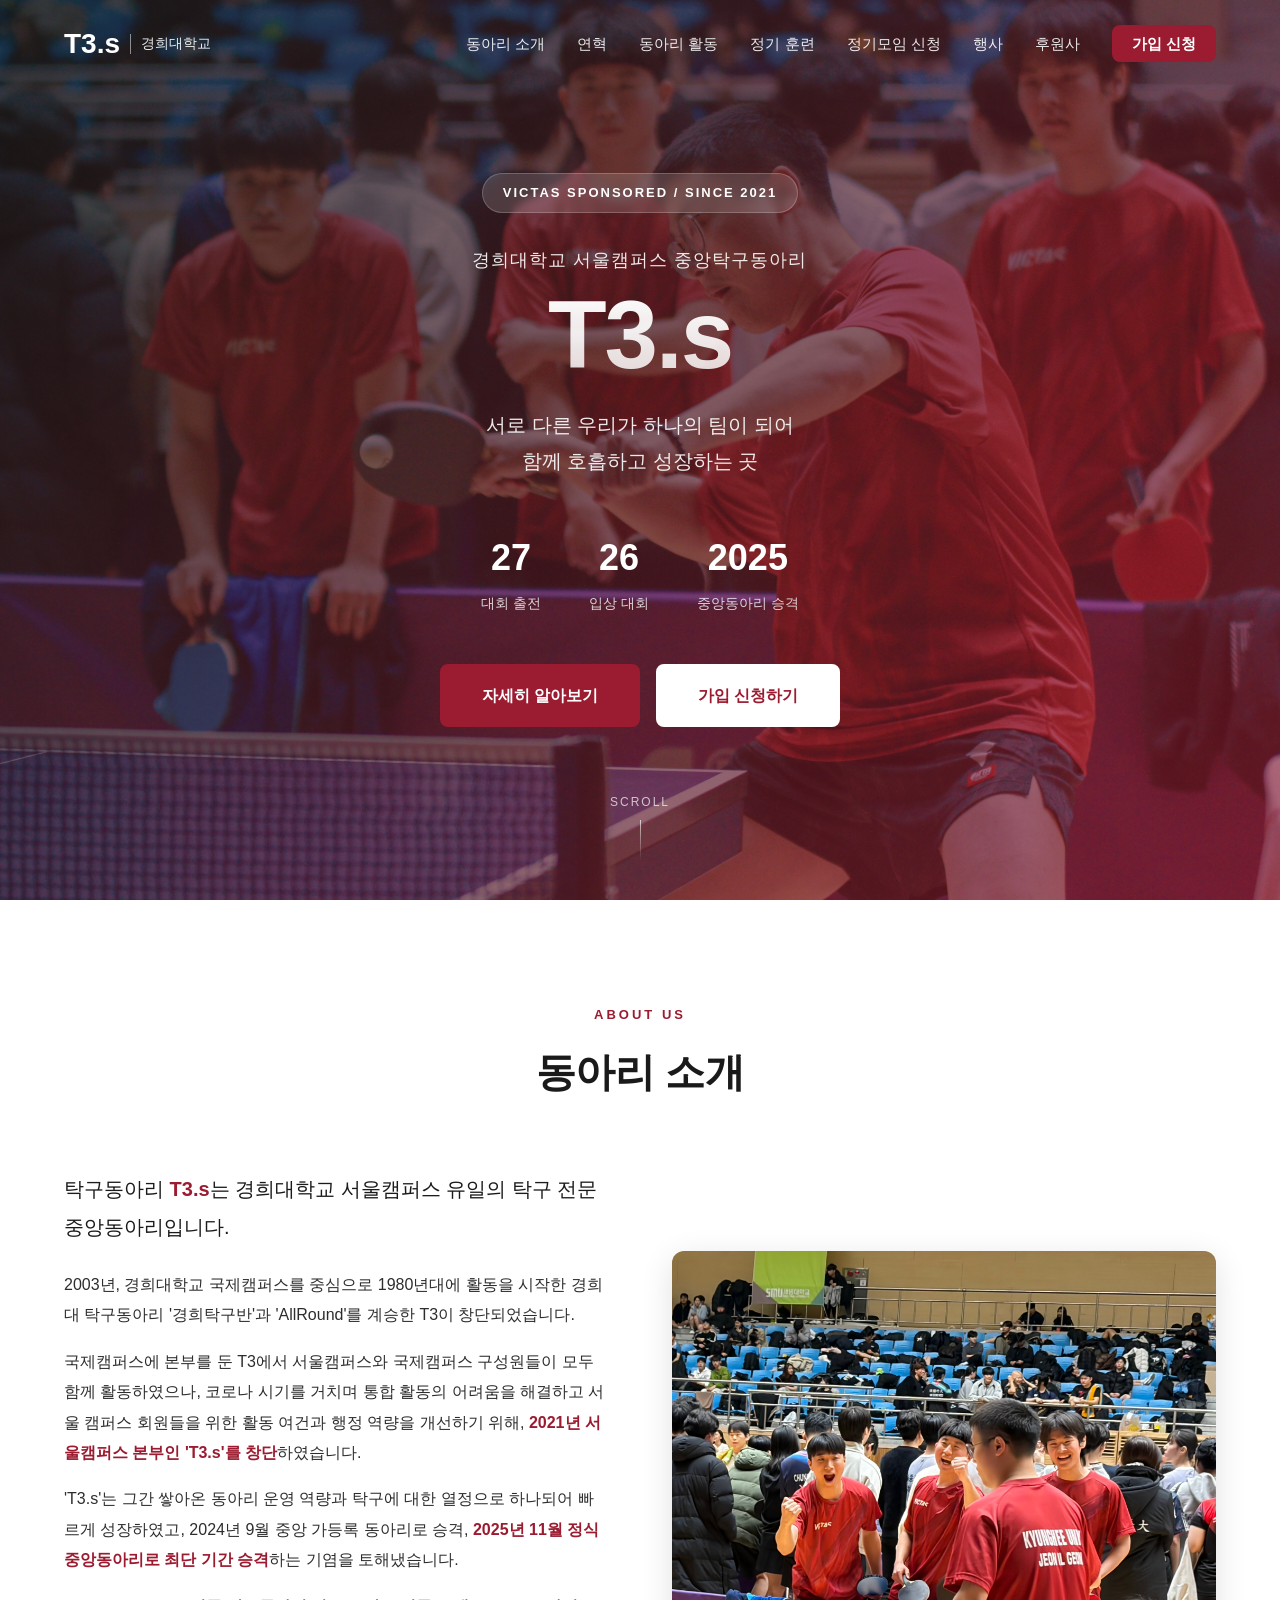
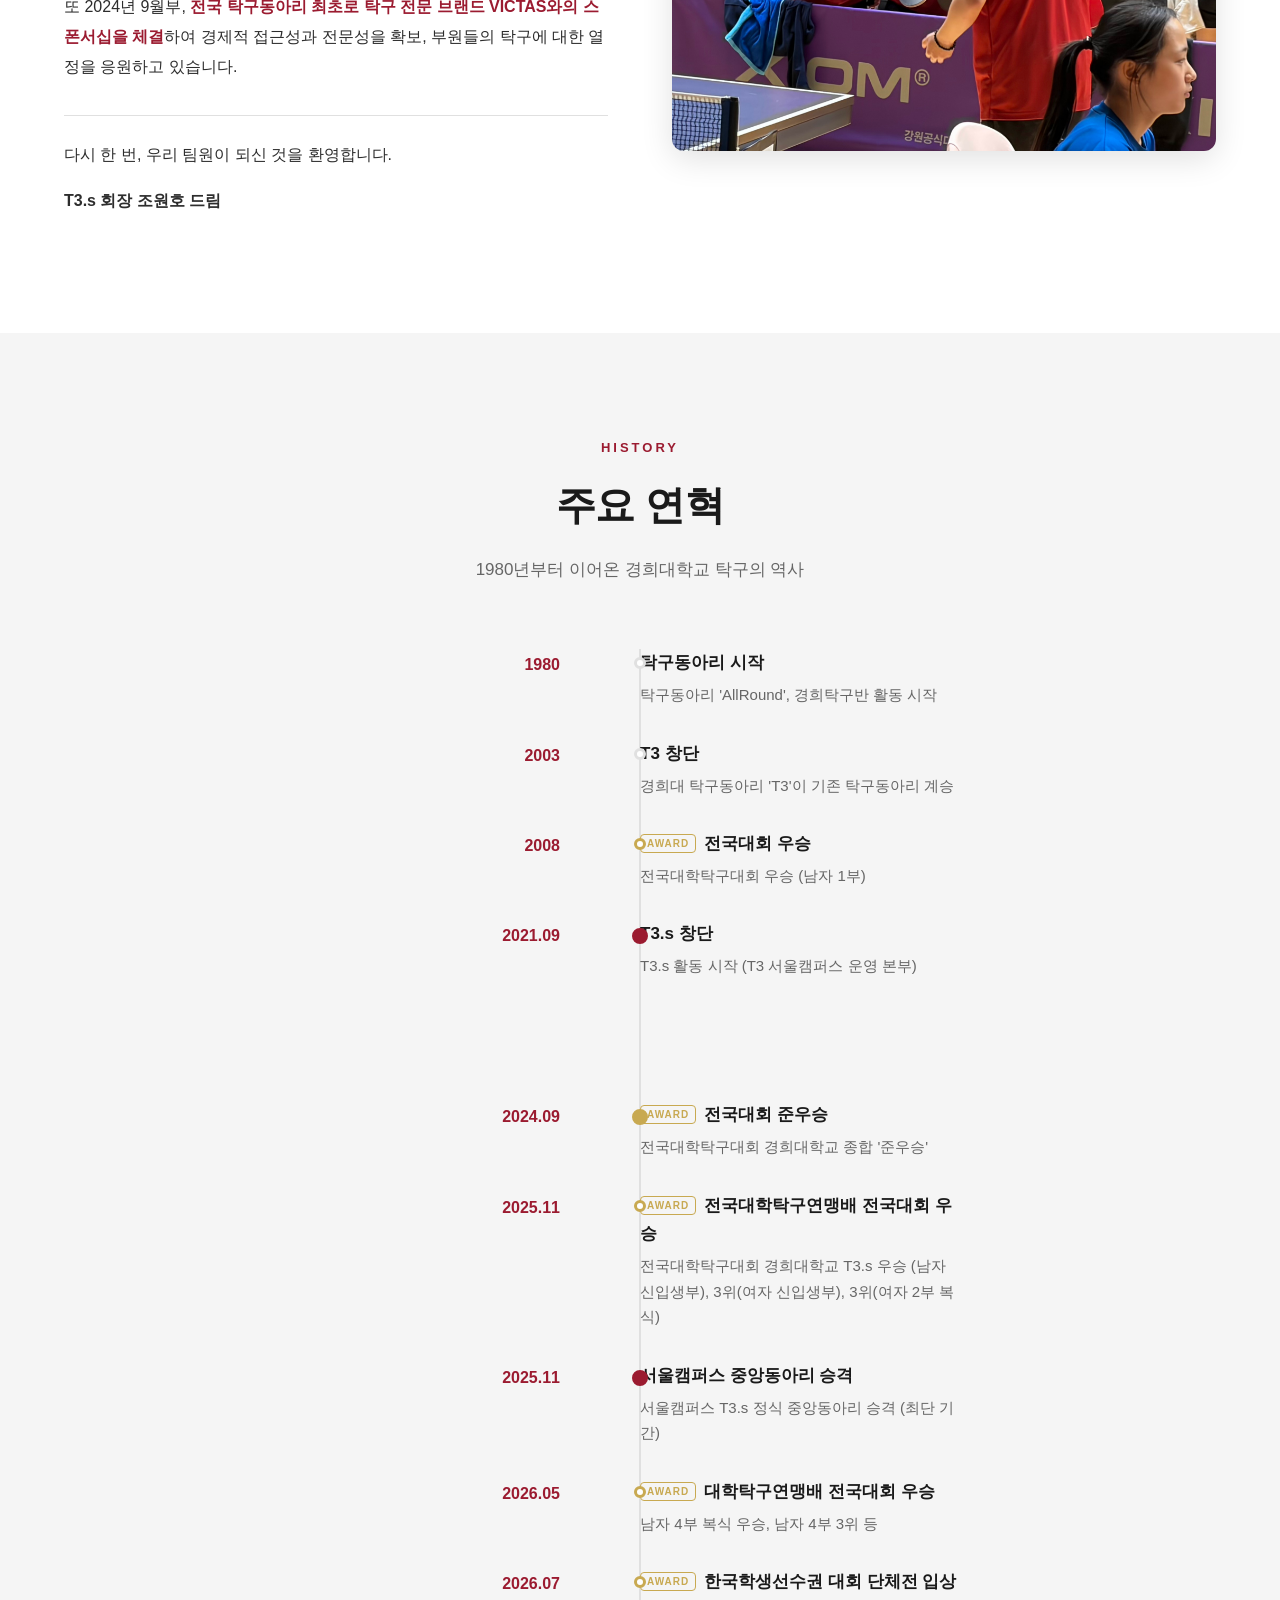
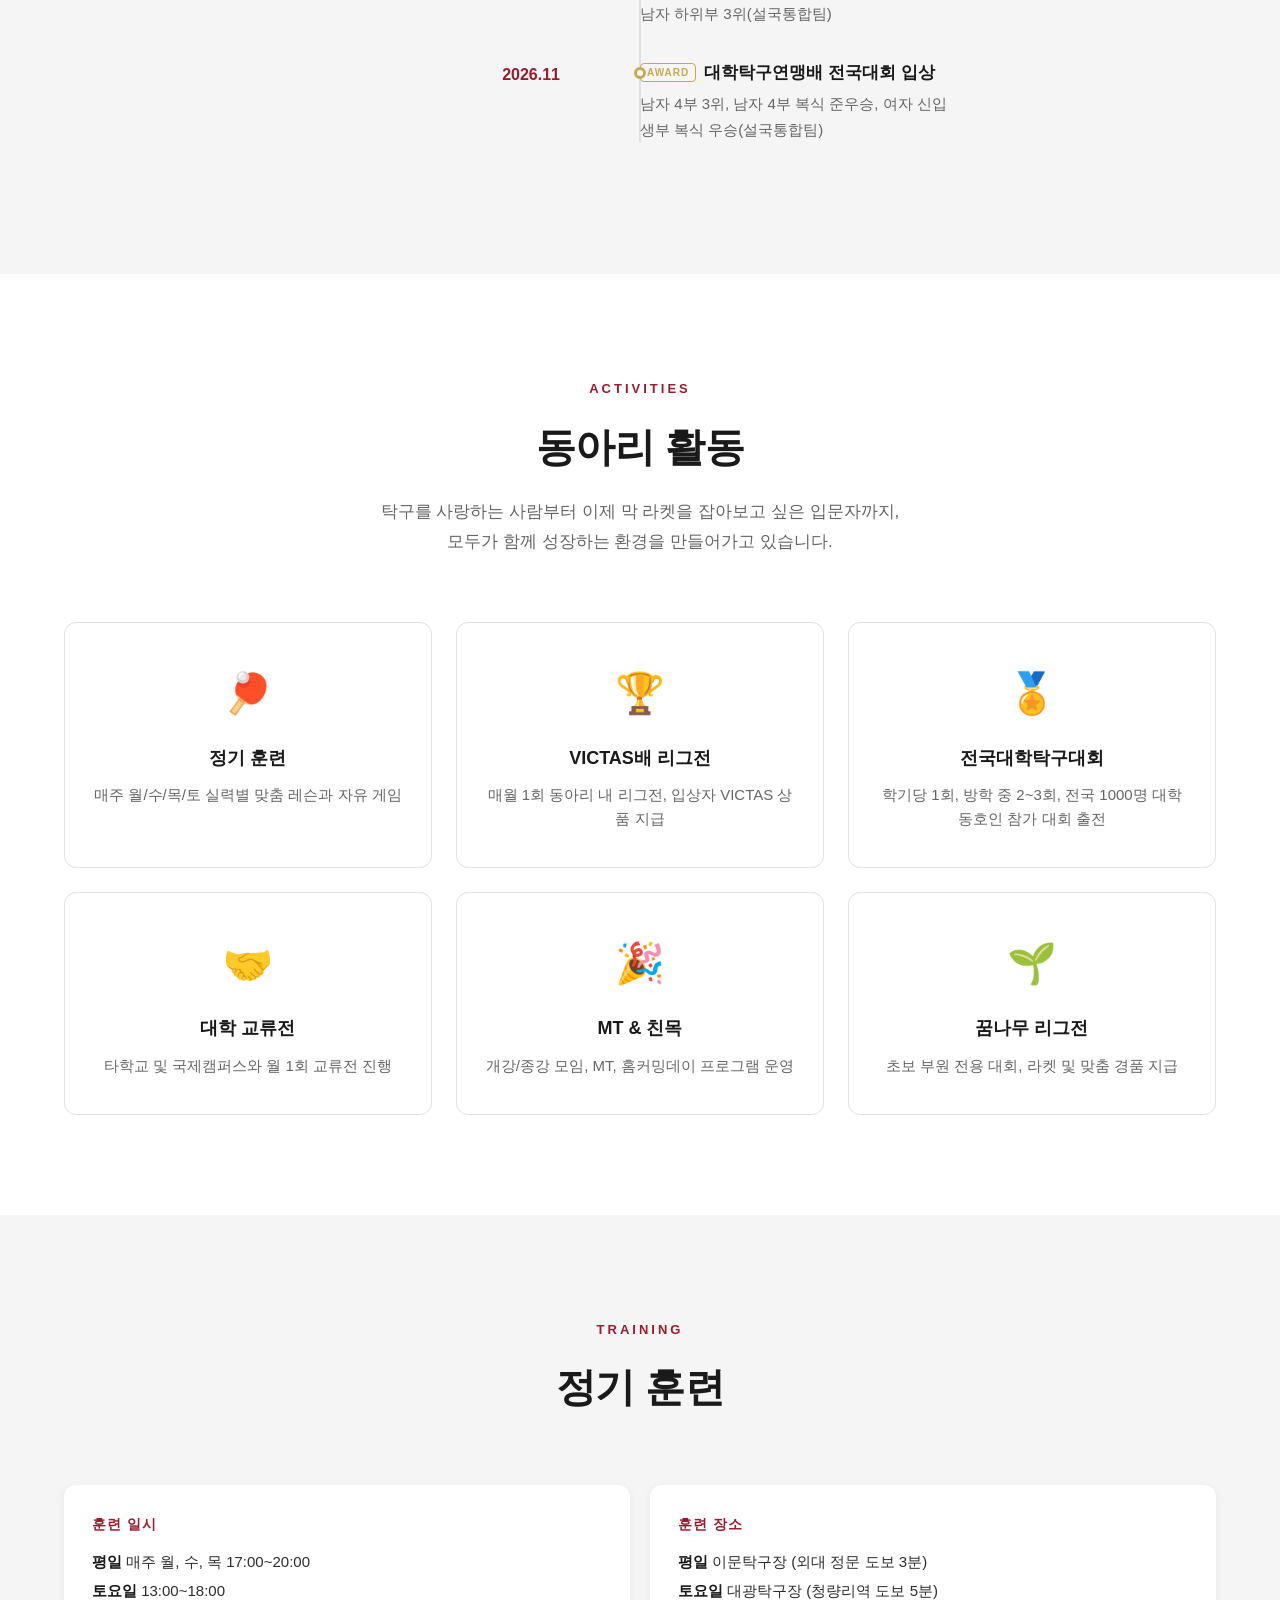
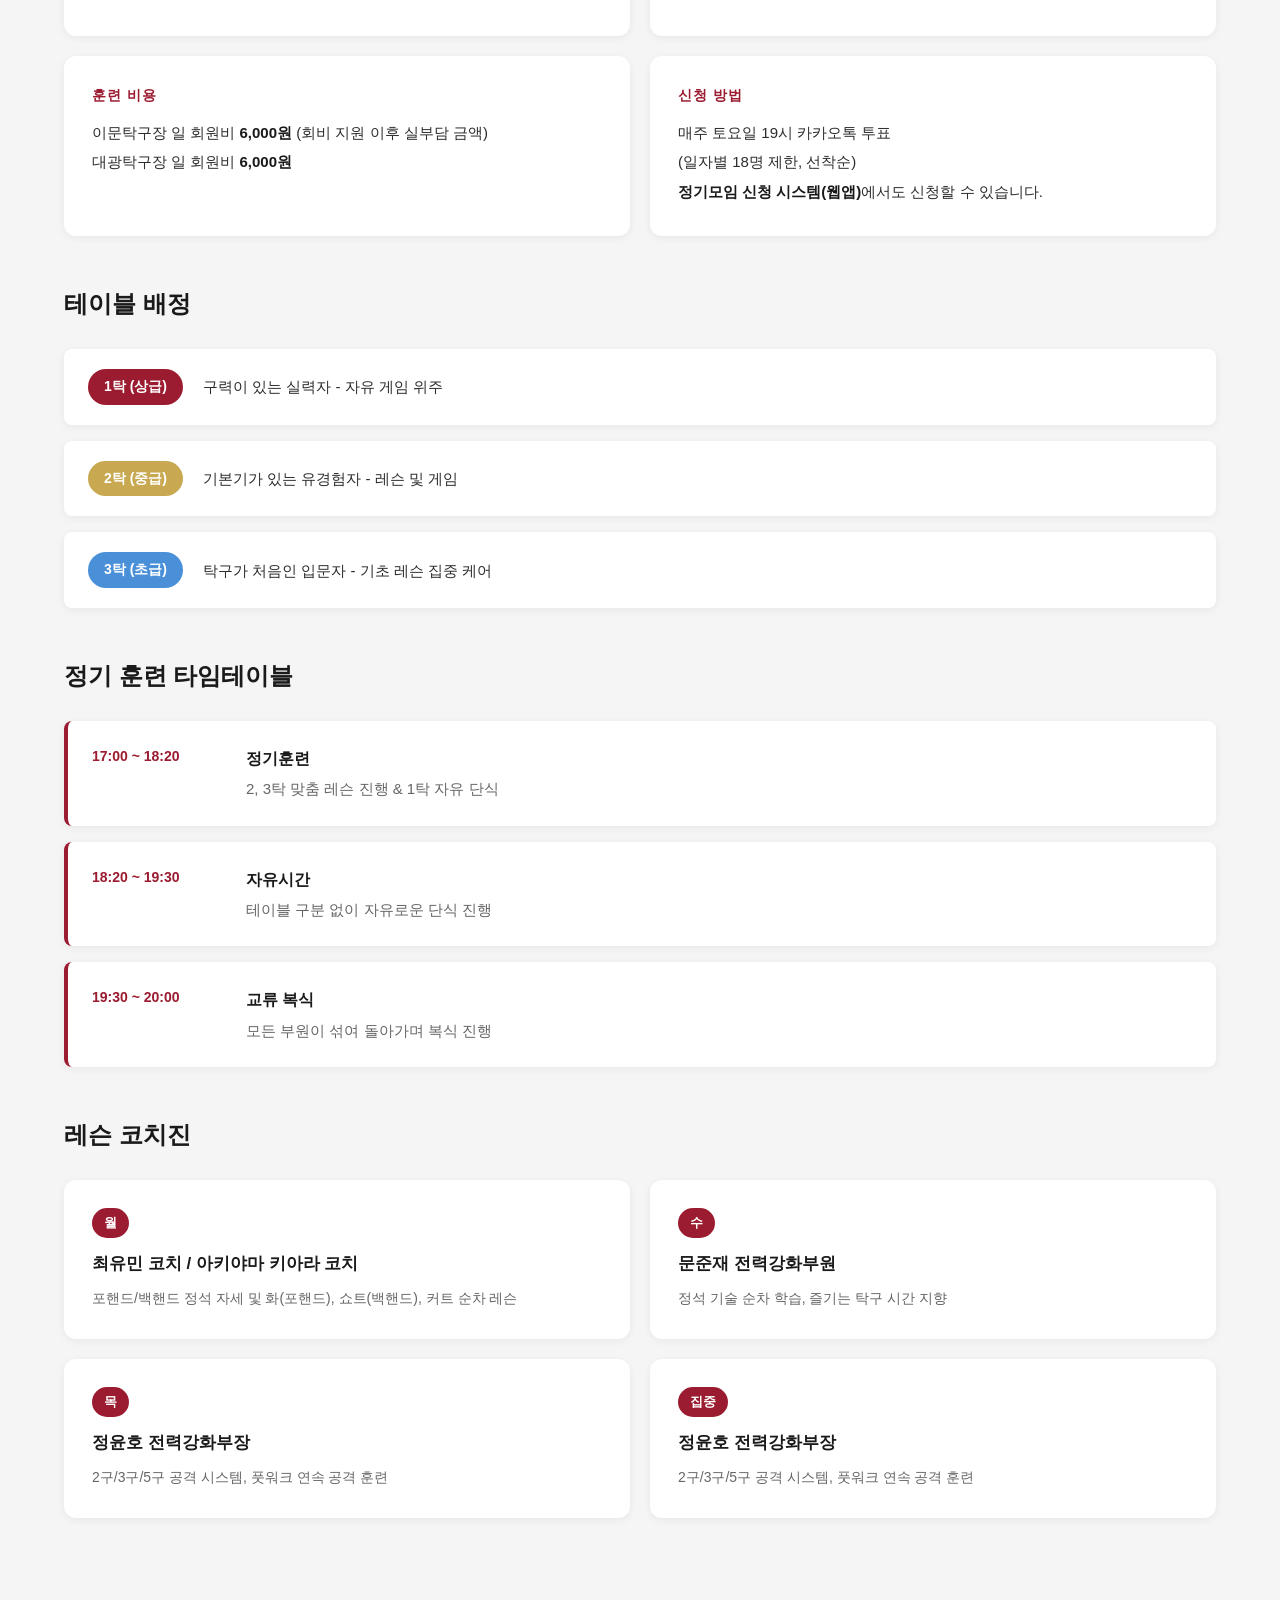
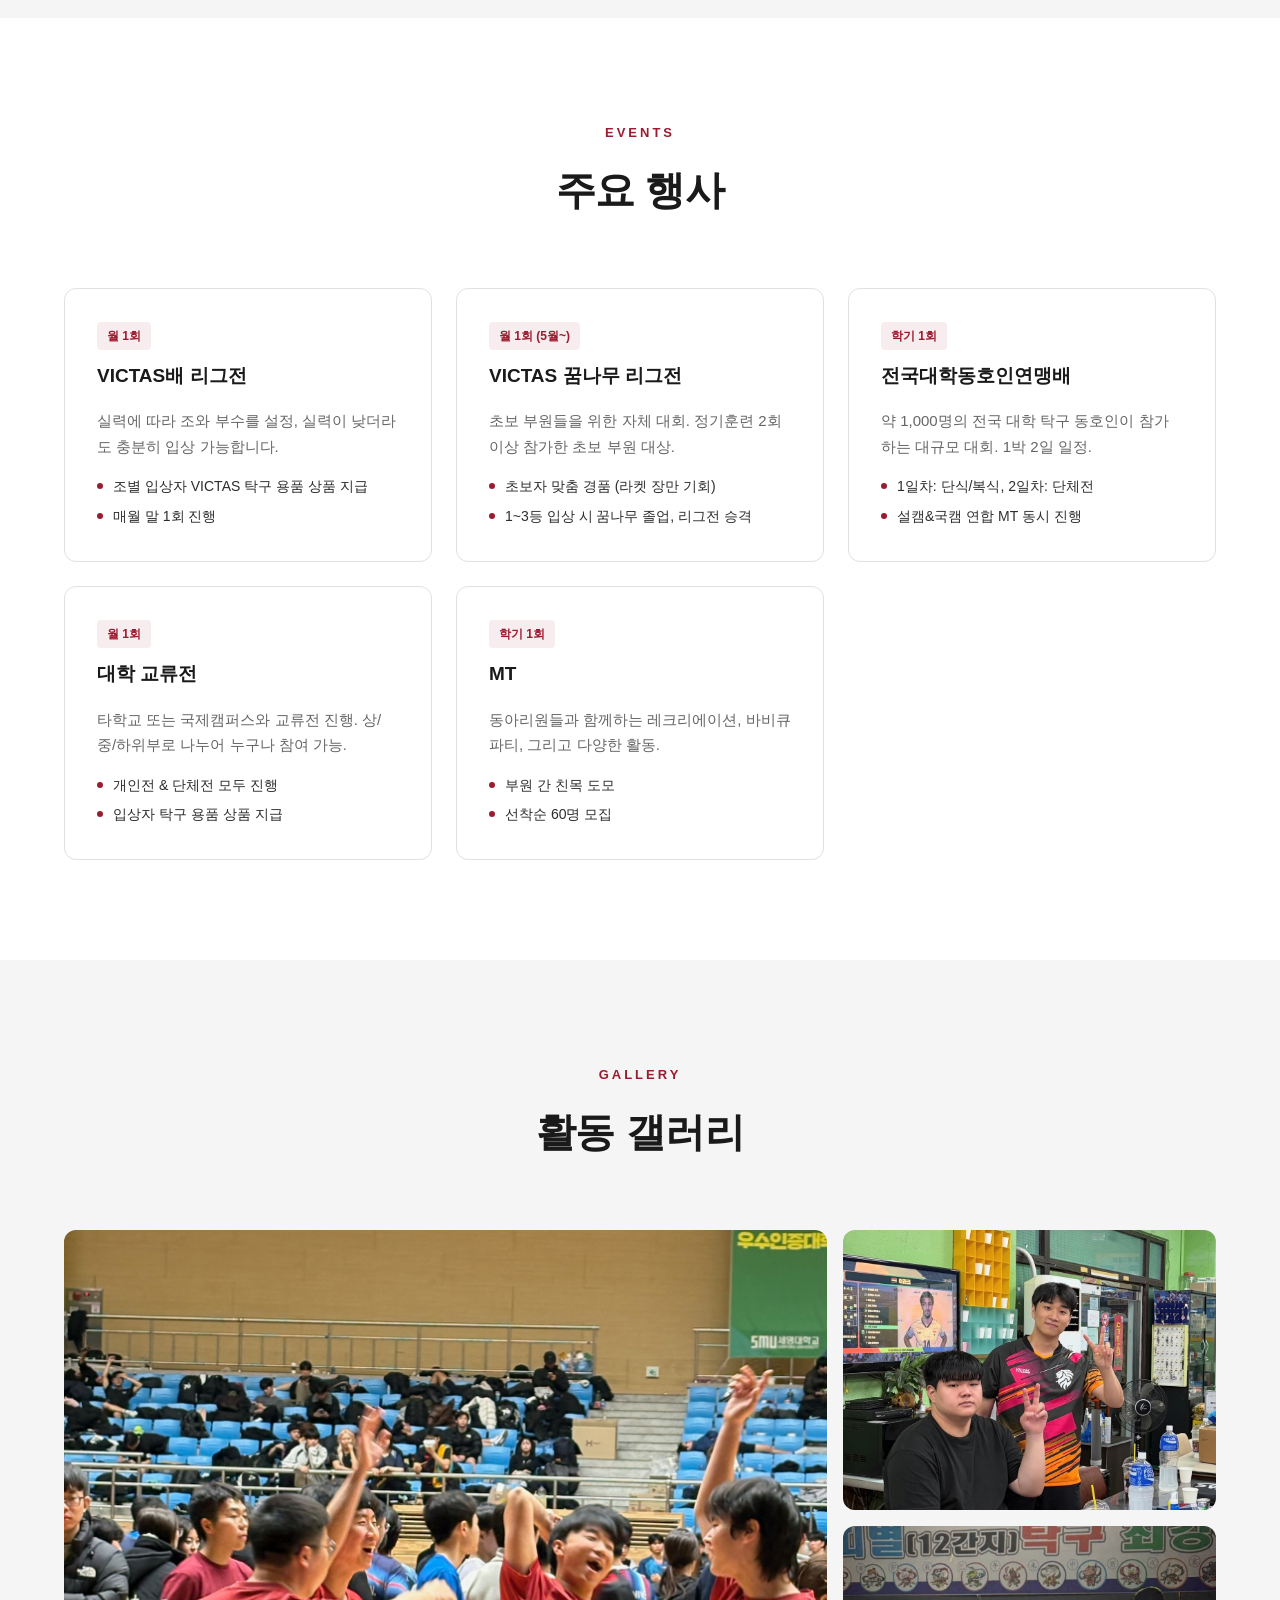
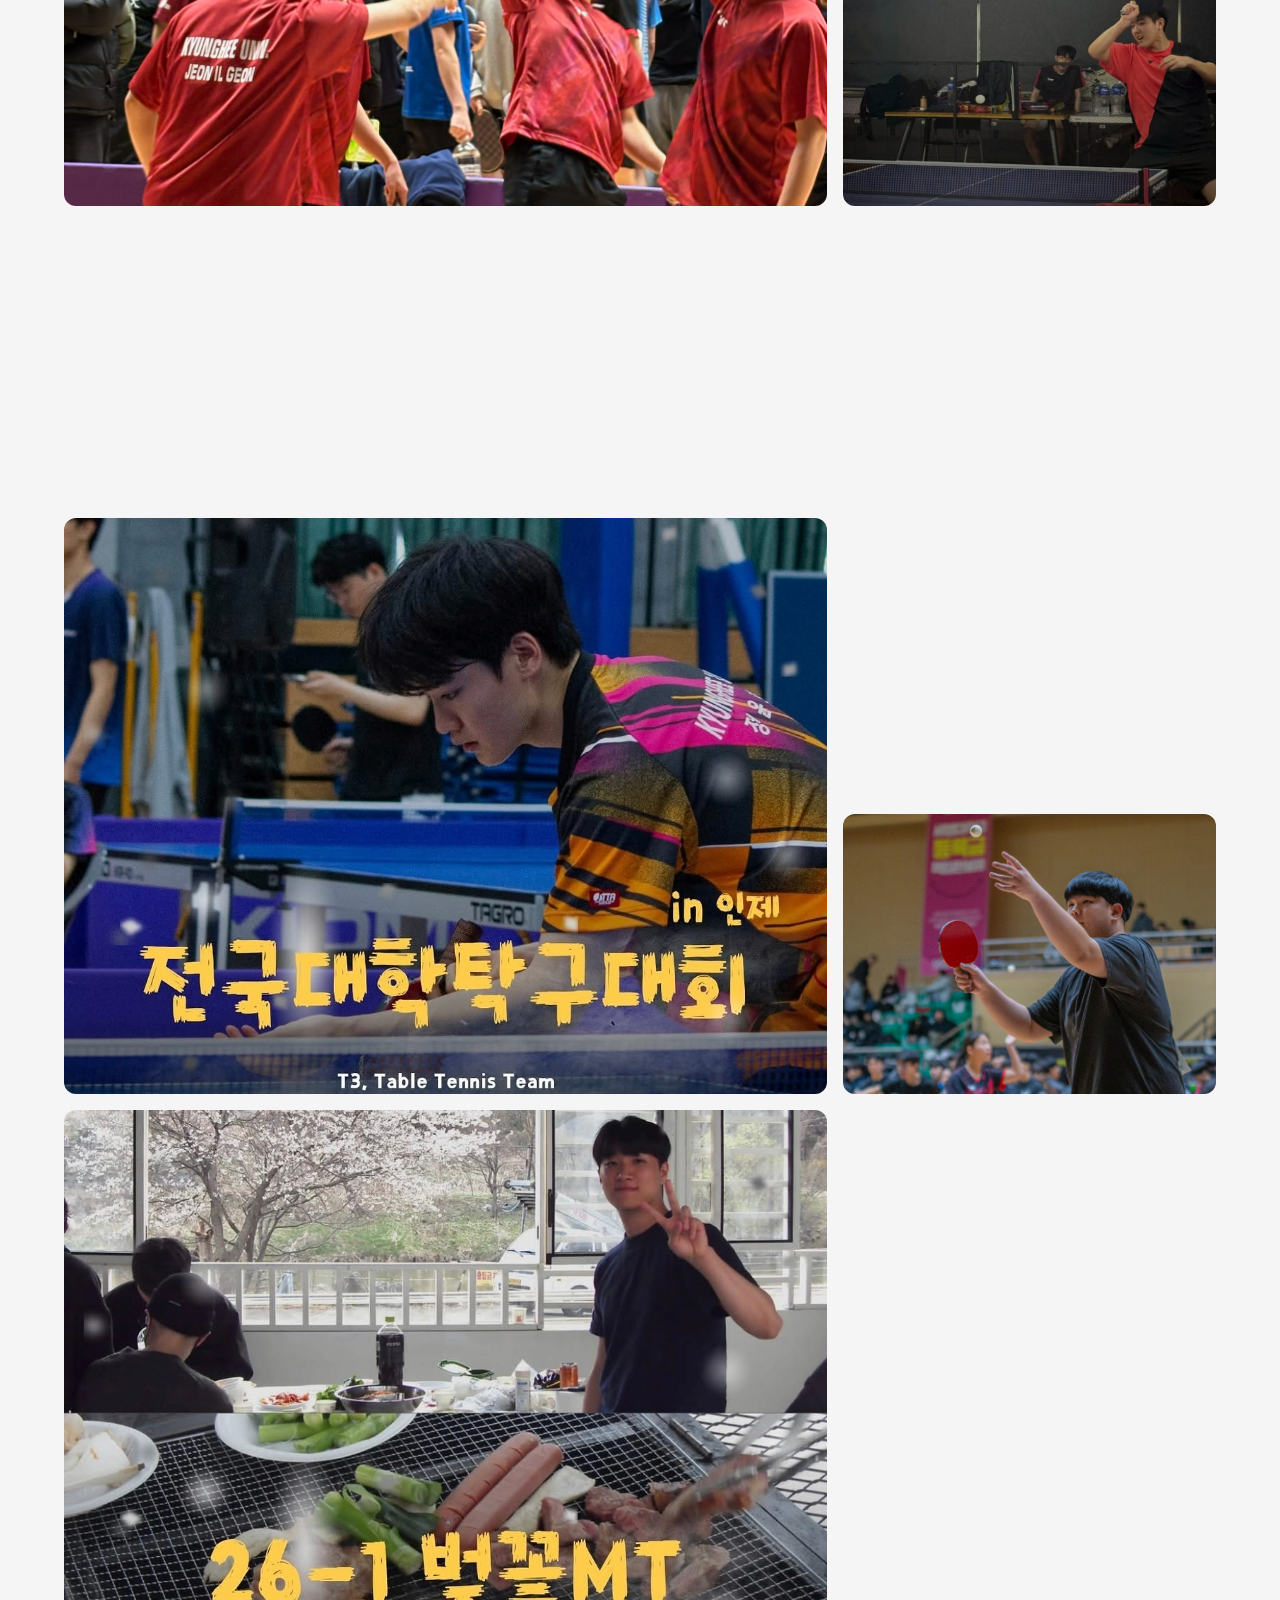
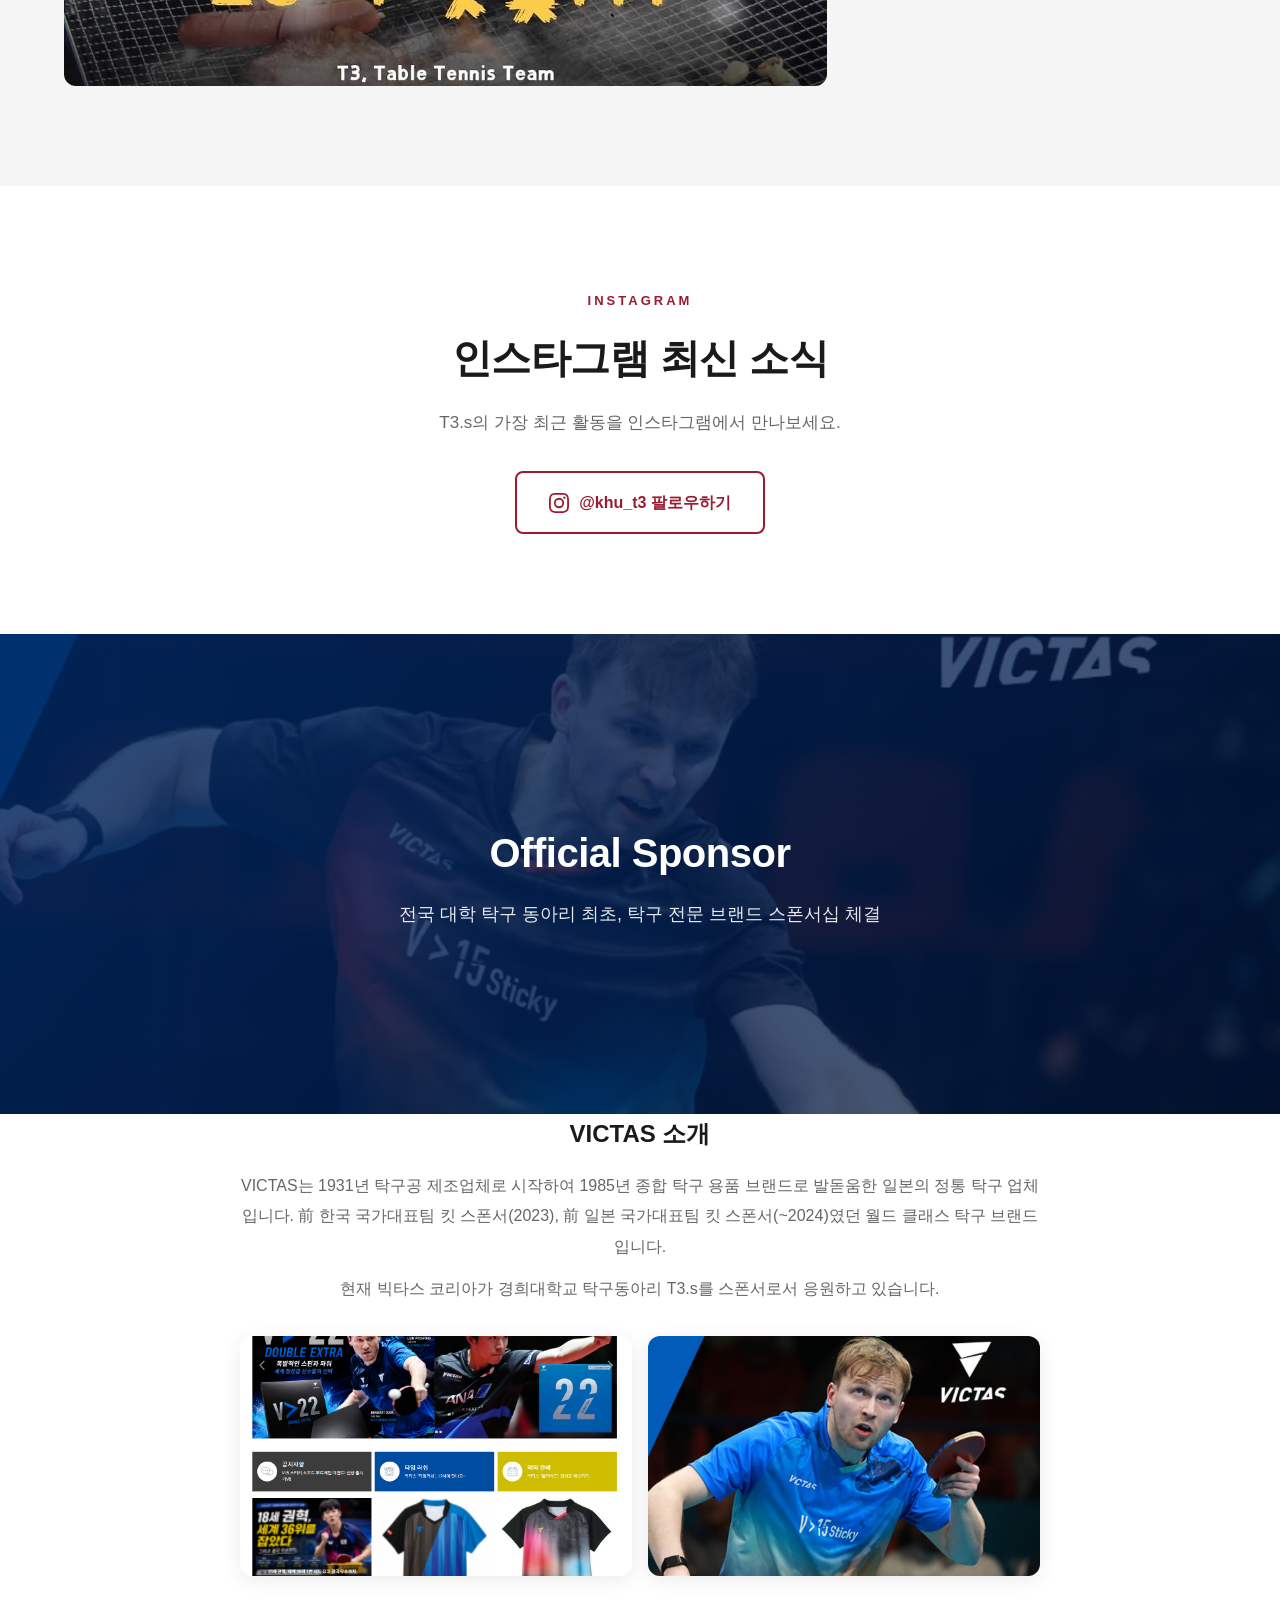
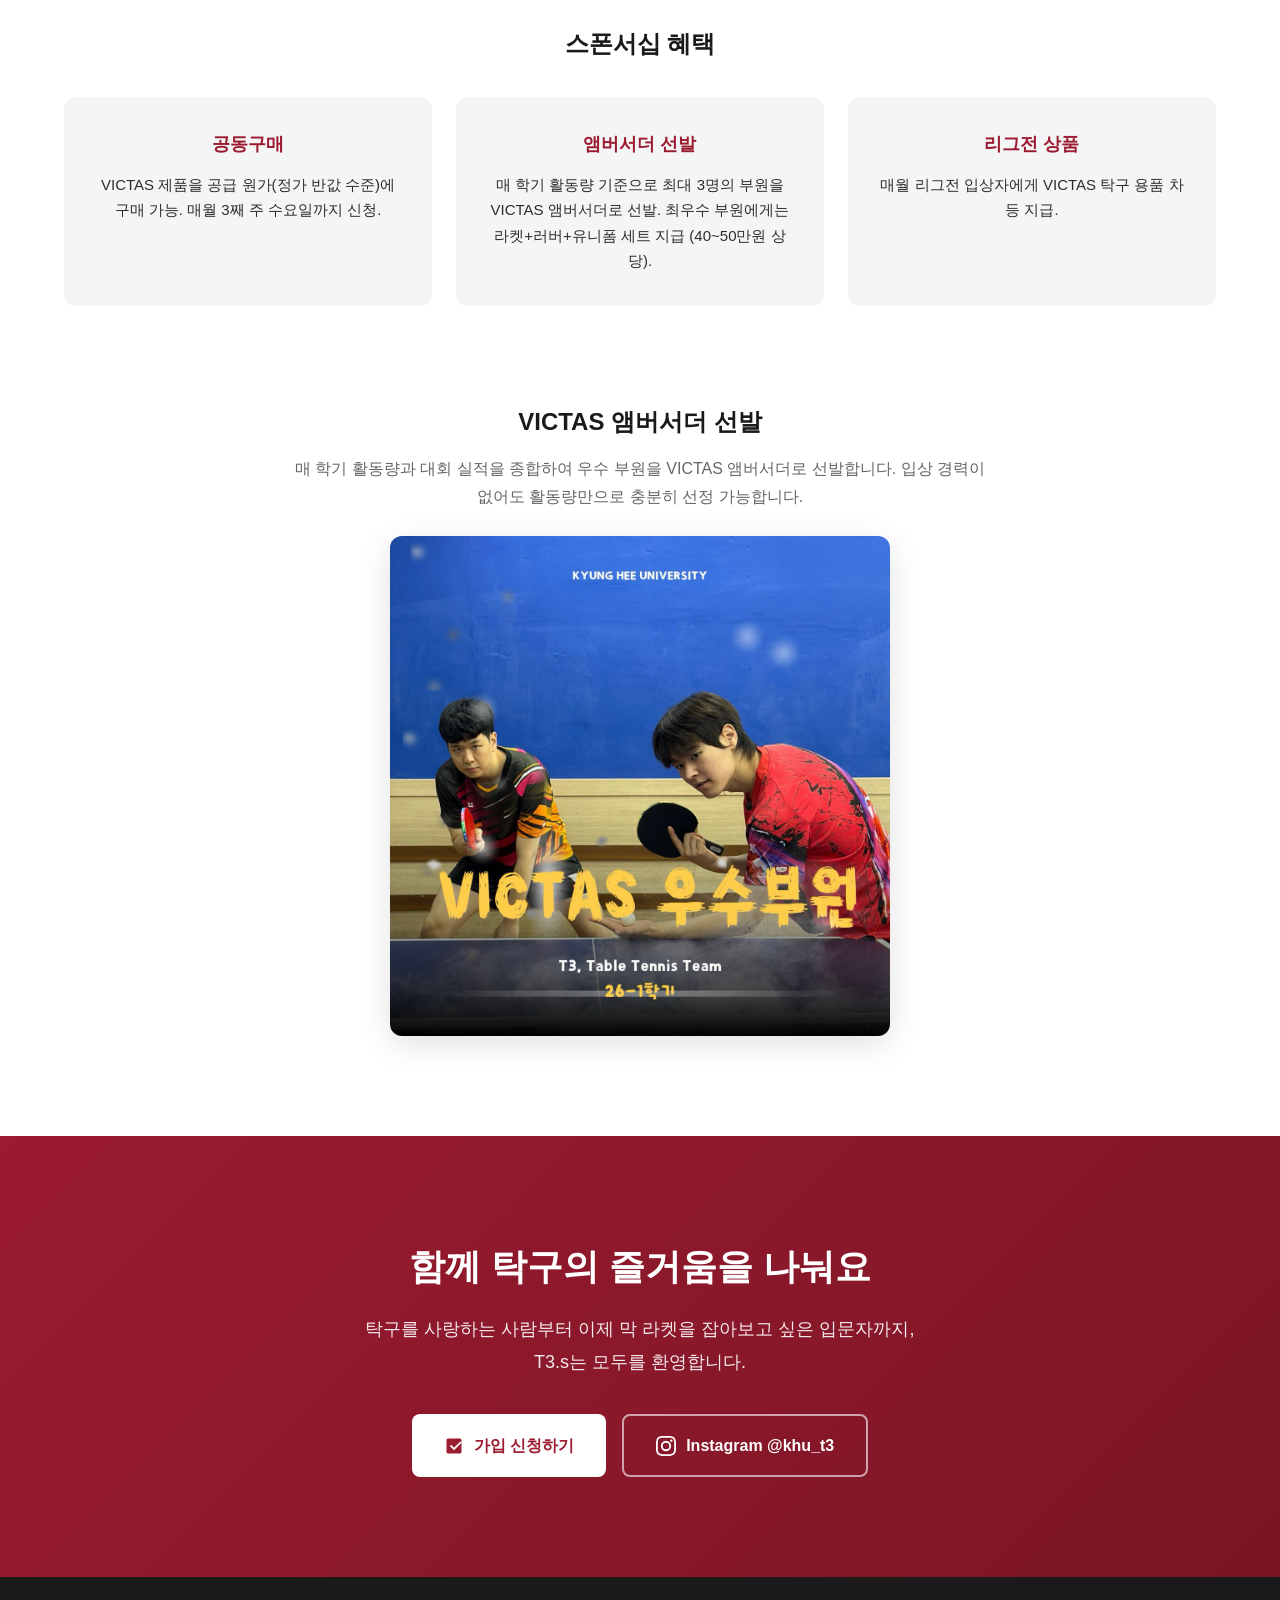
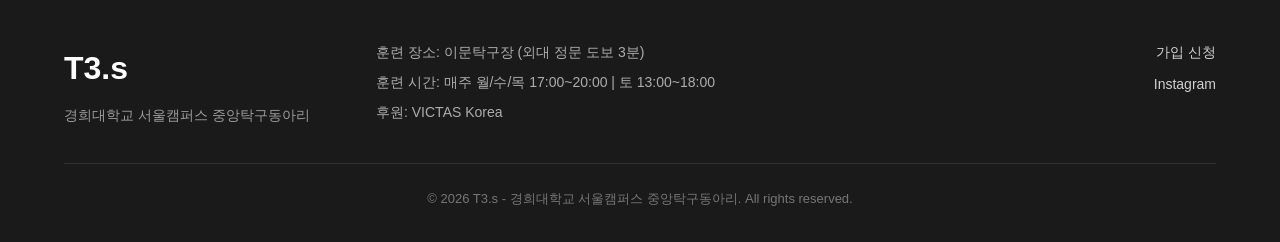
==== commit 98ae83a3: "Update index.html" ====
--- a/index.html
+++ b/index.html
@@ -59,7 +59,7 @@
             <div class="hero-overlay"></div>
         </div>
         <div class="hero-content">
-            <p class="hero-badge">VICTAS Sponsored / Since 2003</p>
+            <p class="hero-badge">VICTAS Sponsored / Since 2021</p>
             <h1 class="hero-title">
                 <span class="hero-title-sub">경희대학교 서울캠퍼스 중앙탁구동아리</span>
                 <span class="hero-title-main">T3.s</span>
--- a/styles.css
+++ b/styles.css
@@ -258,6 +258,18 @@
     object-fit: cover;
 }
 
+/* 관리자 대시보드에서 교체한 사진(대문·소개·VICTAS 앰버서더)은 script.js가
+   content/site-images.json을 불러와 적용할 때까지 숨겨두어,
+   index.html에 적혀있는 원본 사진이 잠깐 노출되는 '깜박임'을 막습니다. */
+.js-photo {
+    opacity: 0;
+    transition: opacity 0.4s ease;
+}
+
+.js-photo.is-ready {
+    opacity: 1;
+}
+
 .hero-overlay {
     position: absolute;
     inset: 0;
